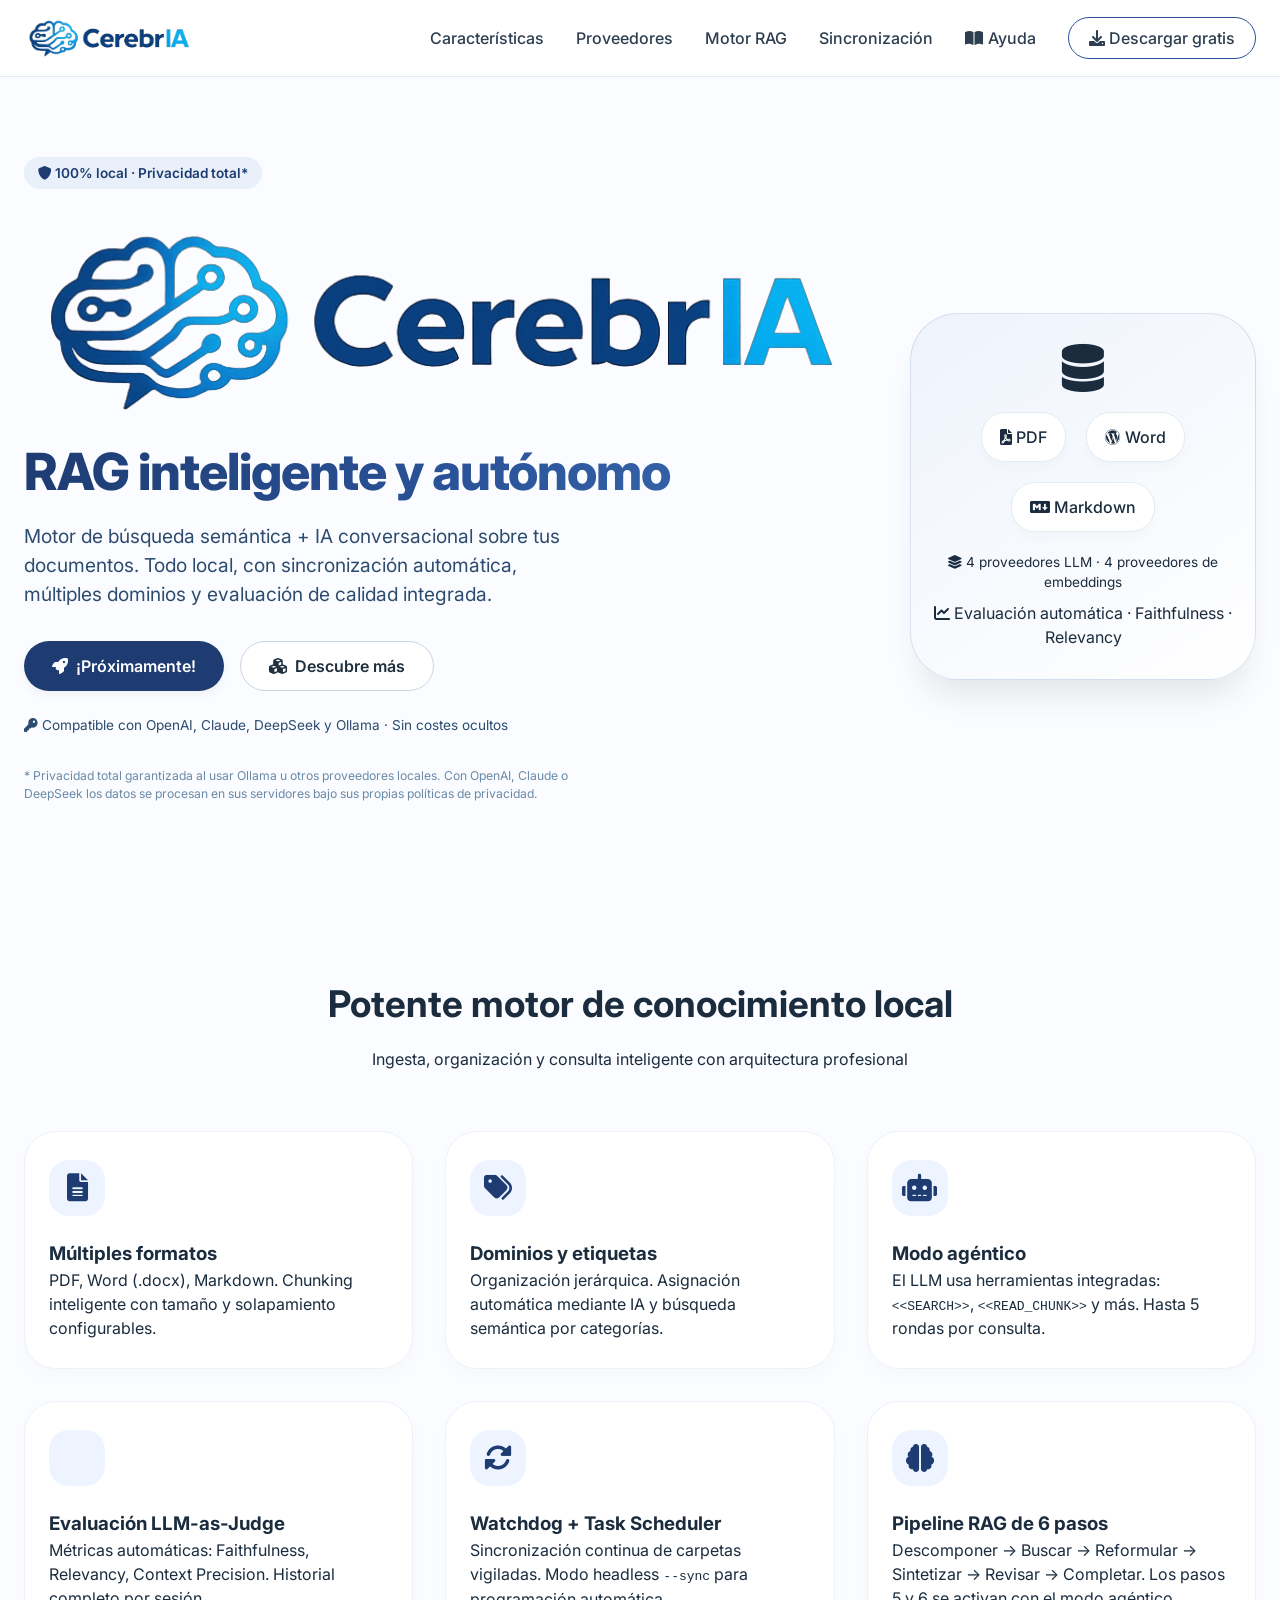
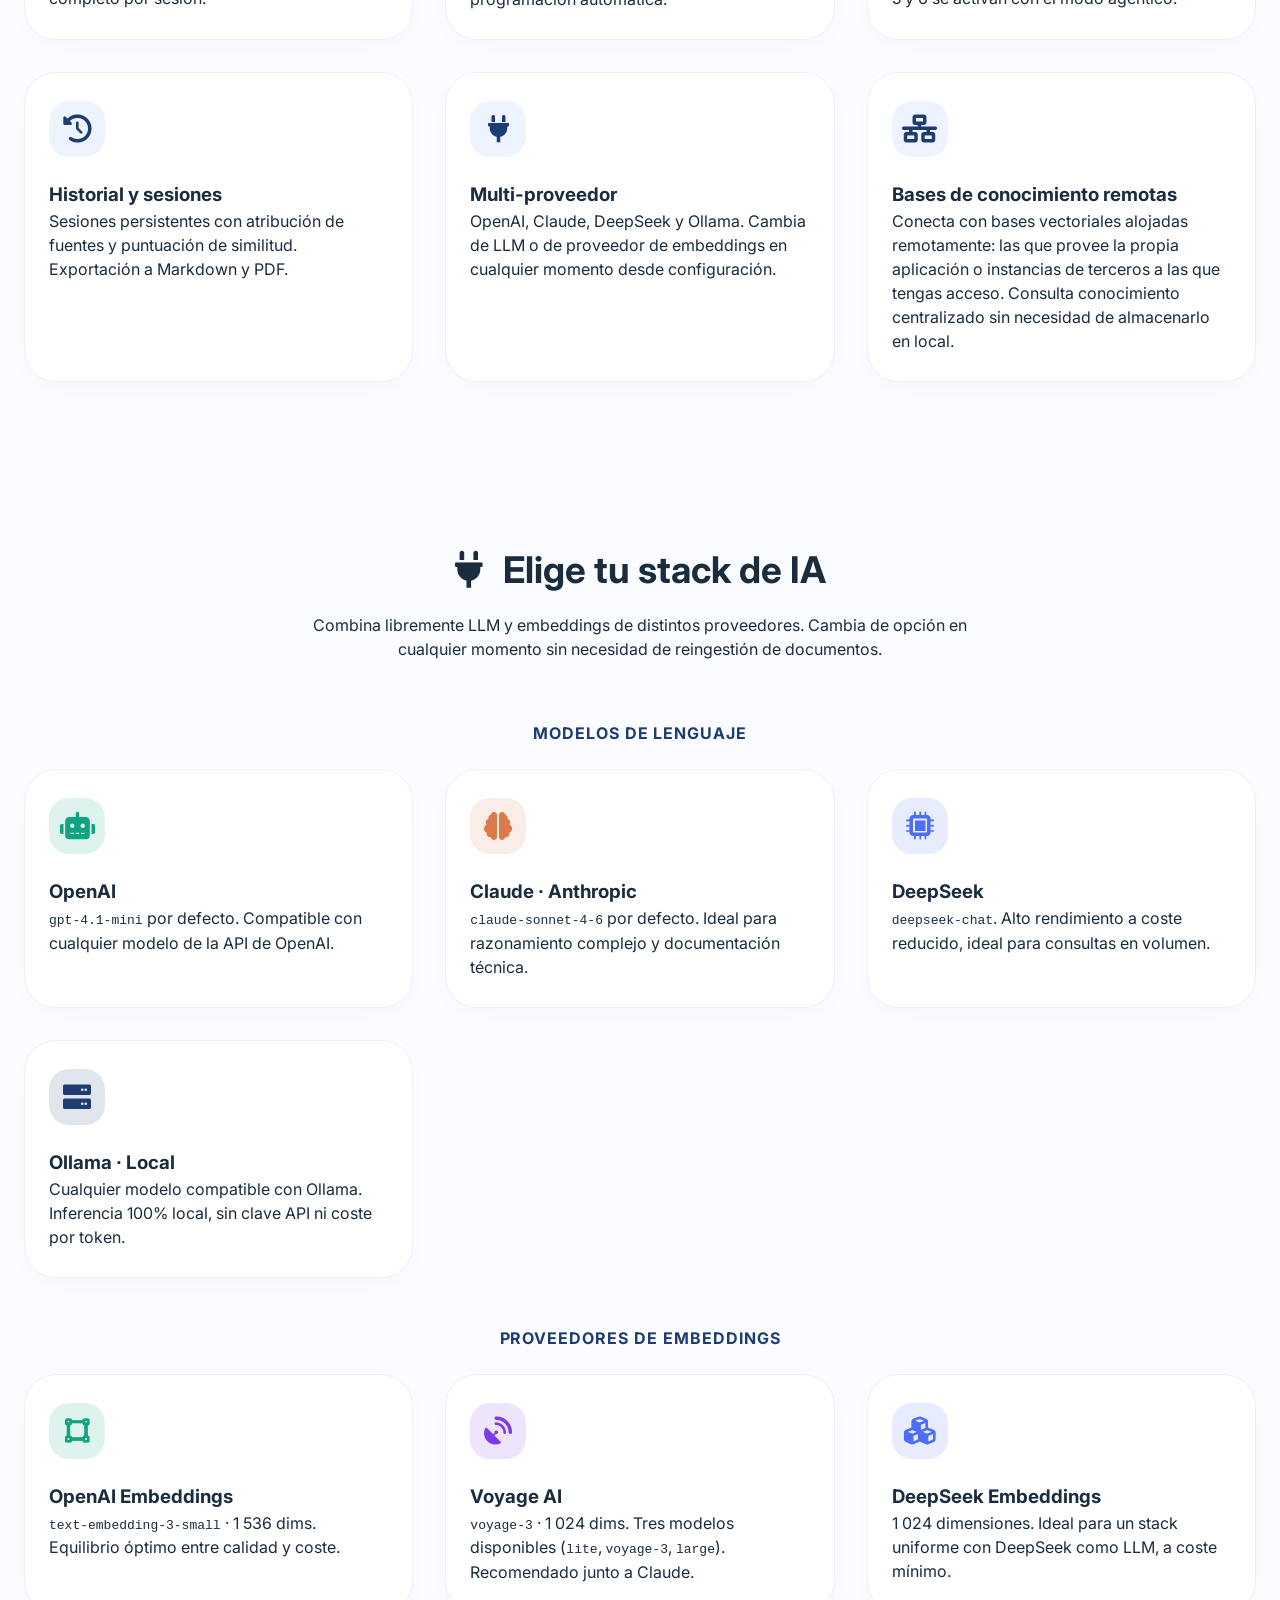
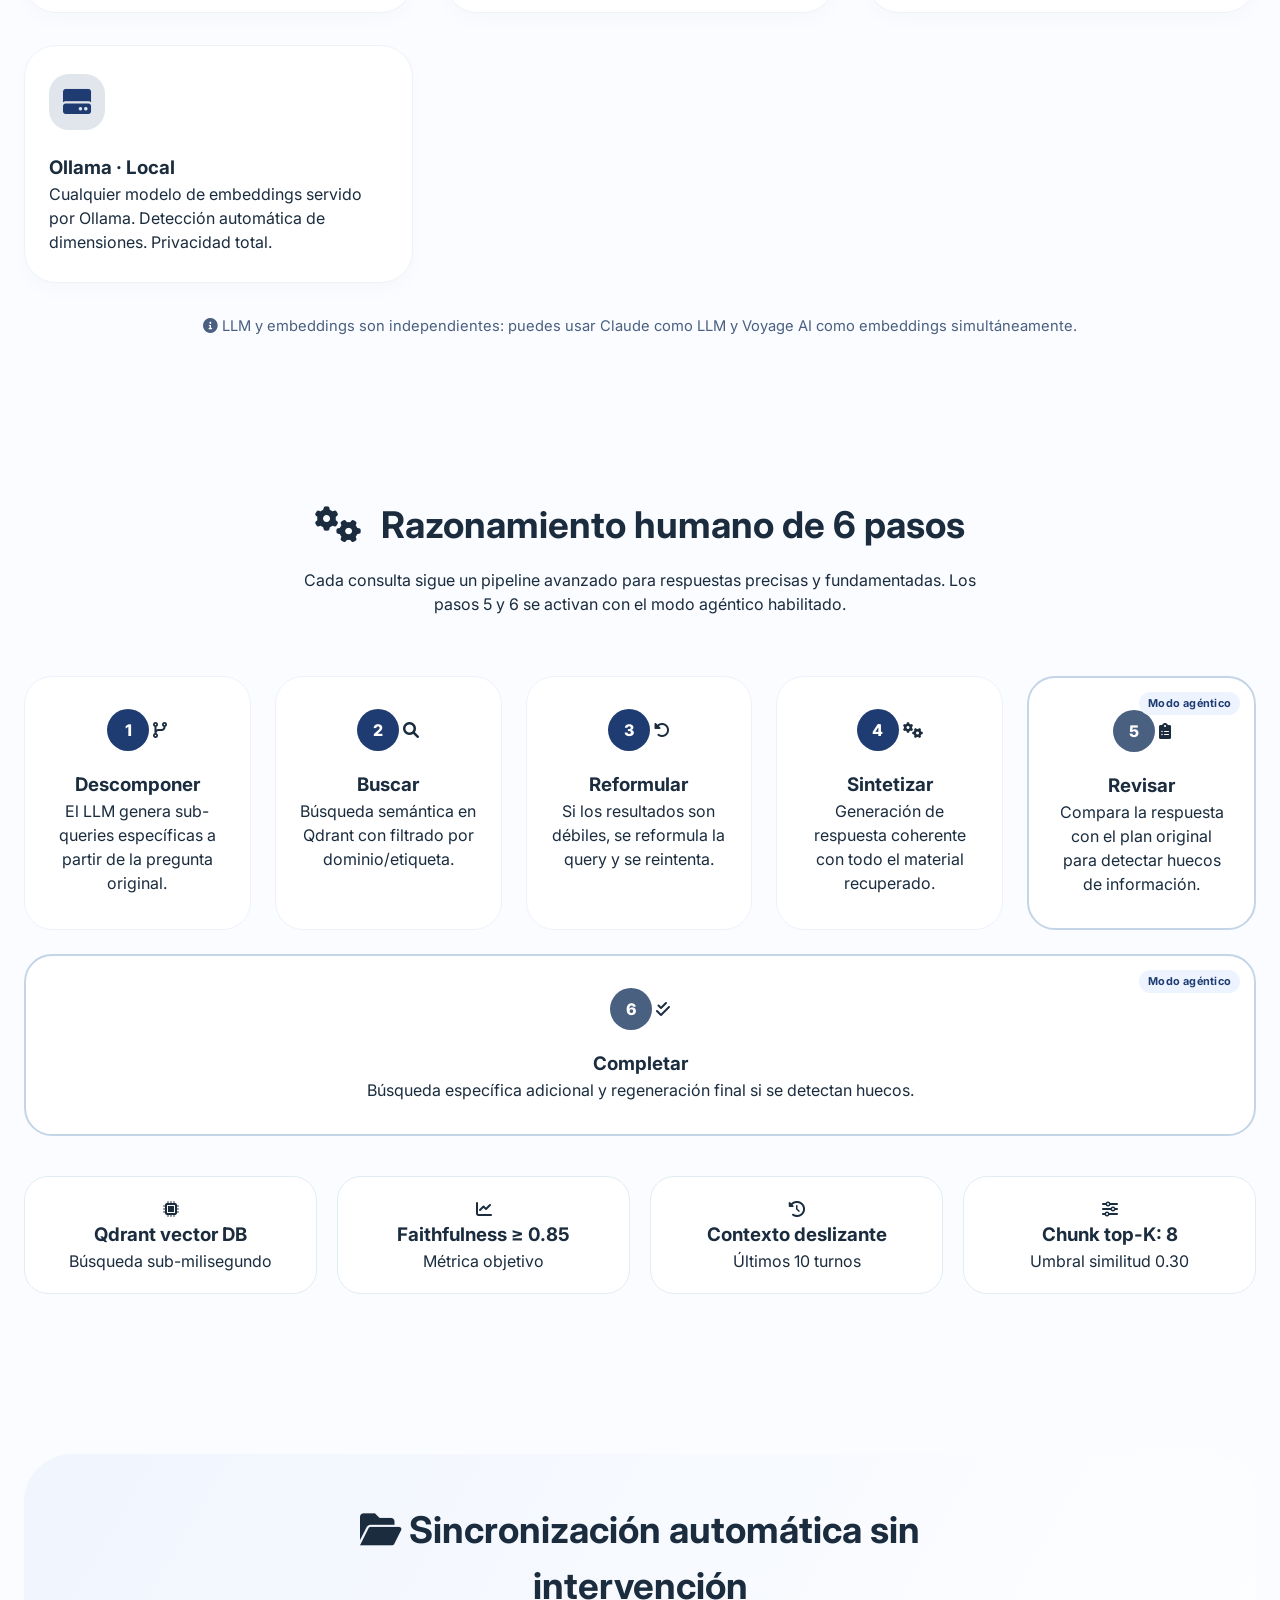
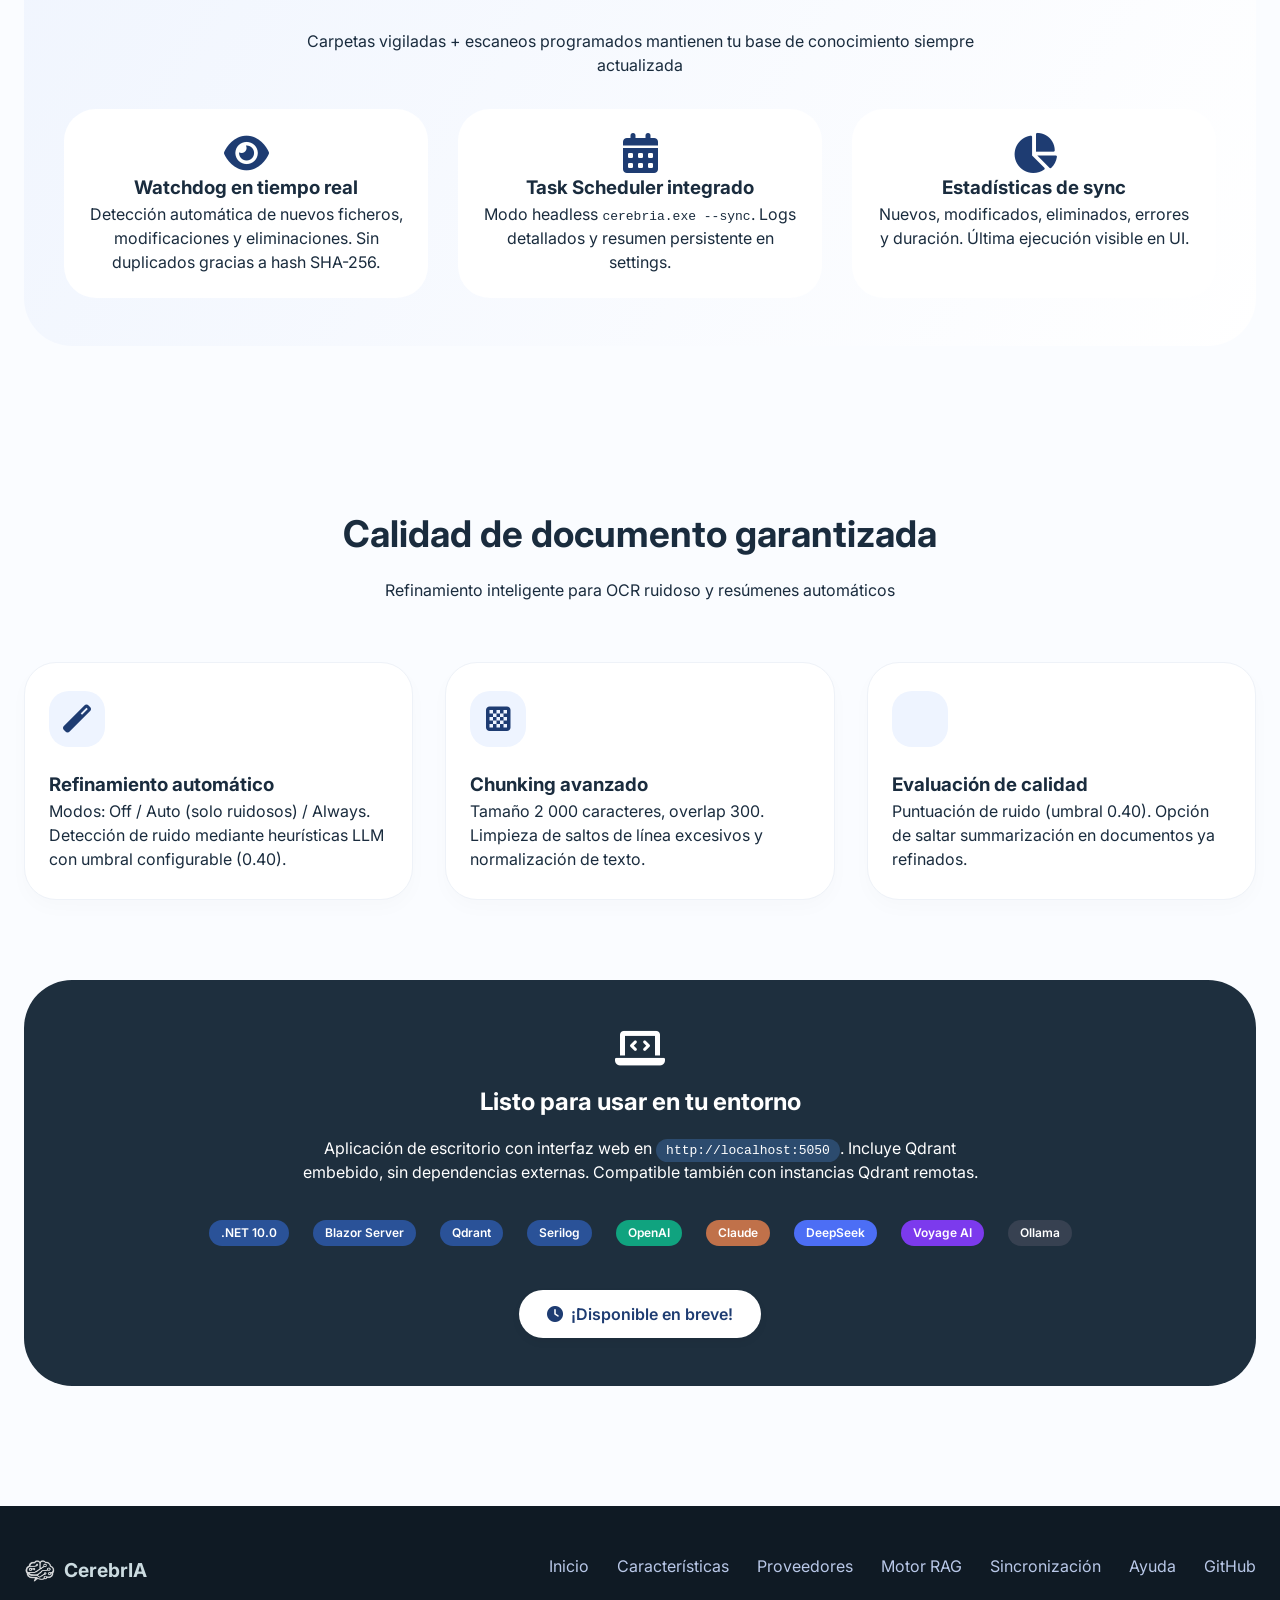
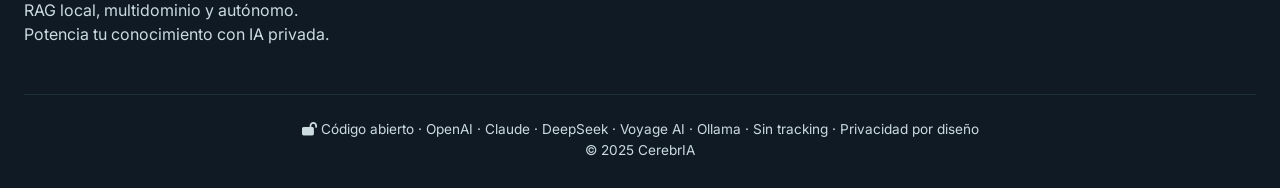
==== index.html @ 342ffbb7 "Refactor code structure for improved readability and maintainability" ====
<!DOCTYPE html>
<html lang="es">
<head>
    <meta charset="UTF-8">
    <meta name="viewport" content="width=device-width, initial-scale=1.0, user-scalable=yes">
    <title>CerebrIA · RAG inteligente local y multidominio</title>
    <meta name="description" content="CerebrIA: Motor RAG local con soporte para OpenAI, Claude, DeepSeek y Ollama. Privacidad total, sincronización automática y razonamiento de 6 pasos para tus documentos.">
    <link rel="icon" type="image/x-icon" href="favicon.ico">

    <!-- Google Fonts -->
    <link href="https://fonts.googleapis.com/css2?family=Inter:opsz,wght@14..32,300;400;500;600;700;800&display=swap" rel="stylesheet">

    <!-- Font Awesome -->
    <link rel="stylesheet" href="https://cdnjs.cloudflare.com/ajax/libs/font-awesome/6.0.0-beta3/css/all.min.css">

    <!-- Custom CSS -->
    <link rel="stylesheet" href="style.css">
</head>
<body>

<nav class="navbar">
    <div class="container nav-flex">
        <a href="#" class="logo">
            <img src="cerebria_logo_full.png" alt="CerebrIA">
        </a>
        <div class="nav-links">
            <a href="#features">Características</a>
            <a href="#providers">Proveedores</a>
            <a href="#ragengine">Motor RAG</a>
            <a href="#syncwatch">Sincronización</a>
            <a href="ayuda.html"><i class="fas fa-book-open" style="margin-right:5px;"></i>Ayuda</a>
            <a href="#" class="btn-outline-light" id="fakeDownloadBtn"><i class="fas fa-download"></i> Descargar gratis</a>
        </div>
    </div>
</nav>

<main>
    <!-- Hero -->
    <section class="hero">
        <div class="container hero-grid">
            <div class="hero-content">
                <div class="hero-badge"><i class="fas fa-shield-alt"></i> 100% local · Privacidad total*</div>
                <h1><img src="cerebria_logo_full.png" alt="CerebrIA"><br>RAG inteligente y autónomo</h1>
                <p>Motor de búsqueda semántica + IA conversacional sobre tus documentos. Todo local, con sincronización automática, múltiples dominios y evaluación de calidad integrada.</p>
                <div class="hero-buttons">
                    <a href="#" class="btn-primary" id="primaryAction"><i class="fas fa-rocket"></i> ¡Próximamente!</a>
                    <a href="#features" class="btn-secondary"><i class="fas fa-cubes"></i> Descubre más</a>
                </div>
                <p style="margin-top: 24px; font-size: 0.85rem;"><i class="fas fa-key"></i> Compatible con OpenAI, Claude, DeepSeek y Ollama · Sin costes ocultos</p>
                <p style="margin-top: 10px; font-size: 0.76rem; color: #6b8aa8; line-height: 1.5;">* Privacidad total garantizada al usar Ollama u otros proveedores locales. Con OpenAI, Claude o DeepSeek los datos se procesan en sus servidores bajo sus propias políticas de privacidad.</p>
            </div>
            <div class="hero-visual">
                <i class="fas fa-database" style="font-size: 3rem;"></i>
                <div class="visual-grid">
                    <div class="visual-card"><i class="fas fa-file-pdf"></i> PDF</div>
                    <div class="visual-card"><i class="fab fa-wordpress"></i> Word</div>
                    <div class="visual-card"><i class="fab fa-markdown"></i> Markdown</div>
                </div>
                <p style="margin-top: 20px; font-size: 0.85rem;"><i class="fas fa-layer-group"></i> 4 proveedores LLM · 4 proveedores de embeddings</p>
                <p style="margin-top: 8px;"><i class="fas fa-chart-line"></i> Evaluación automática · Faithfulness · Relevancy</p>
            </div>
        </div>
    </section>

    <!-- Características principales -->
    <section id="features" class="section">
        <div class="container">
            <div class="section-header">
                <h2>Potente motor de conocimiento local</h2>
                <p>Ingesta, organización y consulta inteligente con arquitectura profesional</p>
            </div>
            <div class="features-grid">
                <div class="feature-card">
                    <div class="feature-icon"><i class="fas fa-file-alt"></i></div>
                    <h3>Múltiples formatos</h3>
                    <p>PDF, Word (.docx), Markdown. Chunking inteligente con tamaño y solapamiento configurables.</p>
                </div>
                <div class="feature-card">
                    <div class="feature-icon"><i class="fas fa-tags"></i></div>
                    <h3>Dominios y etiquetas</h3>
                    <p>Organización jerárquica. Asignación automática mediante IA y búsqueda semántica por categorías.</p>
                </div>
                <div class="feature-card">
                    <div class="feature-icon"><i class="fas fa-robot"></i></div>
                    <h3>Modo agéntico</h3>
                    <p>El LLM usa herramientas integradas: <code>&lt;&lt;SEARCH&gt;&gt;</code>, <code>&lt;&lt;READ_CHUNK&gt;&gt;</code> y más. Hasta 5 rondas por consulta.</p>
                </div>
                <div class="feature-card">
                    <div class="feature-icon"><i class="fas fa-chart-simple"></i></div>
                    <h3>Evaluación LLM-as-Judge</h3>
                    <p>Métricas automáticas: Faithfulness, Relevancy, Context Precision. Historial completo por sesión.</p>
                </div>
                <div class="feature-card">
                    <div class="feature-icon"><i class="fas fa-sync-alt"></i></div>
                    <h3>Watchdog + Task Scheduler</h3>
                    <p>Sincronización continua de carpetas vigiladas. Modo headless <code>--sync</code> para programación automática.</p>
                </div>
                <div class="feature-card">
                    <div class="feature-icon"><i class="fas fa-brain"></i></div>
                    <h3>Pipeline RAG de 6 pasos</h3>
                    <p>Descomponer → Buscar → Reformular → Sintetizar → Revisar → Completar. Los pasos 5 y 6 se activan con el modo agéntico.</p>
                </div>
                <div class="feature-card">
                    <div class="feature-icon"><i class="fas fa-history"></i></div>
                    <h3>Historial y sesiones</h3>
                    <p>Sesiones persistentes con atribución de fuentes y puntuación de similitud. Exportación a Markdown y PDF.</p>
                </div>
                <div class="feature-card">
                    <div class="feature-icon"><i class="fas fa-plug"></i></div>
                    <h3>Multi-proveedor</h3>
                    <p>OpenAI, Claude, DeepSeek y Ollama. Cambia de LLM o de proveedor de embeddings en cualquier momento desde configuración.</p>
                </div>
                <div class="feature-card">
                    <div class="feature-icon"><i class="fas fa-network-wired"></i></div>
                    <h3>Bases de conocimiento remotas</h3>
                    <p>Conecta con bases vectoriales alojadas remotamente: las que provee la propia aplicación o instancias de terceros a las que tengas acceso. Consulta conocimiento centralizado sin necesidad de almacenarlo en local.</p>
                </div>
            </div>
        </div>
    </section>

    <!-- Proveedores -->
    <section id="providers" class="section">
        <div class="container">
            <div class="section-header">
                <h2><i class="fas fa-plug" style="margin-right: 12px;"></i> Elige tu stack de IA</h2>
                <p>Combina libremente LLM y embeddings de distintos proveedores. Cambia de opción en cualquier momento sin necesidad de reingestión de documentos.</p>
            </div>

            <h3 class="providers-subtitle">Modelos de lenguaje</h3>
            <div class="features-grid">
                <div class="feature-card">
                    <div class="feature-icon" style="background:#10a37f22; color:#10a37f;"><i class="fas fa-robot"></i></div>
                    <h3>OpenAI</h3>
                    <p><code>gpt-4.1-mini</code> por defecto. Compatible con cualquier modelo de la API de OpenAI.</p>
                </div>
                <div class="feature-card">
                    <div class="feature-icon" style="background:#d97b4b22; color:#d97b4b;"><i class="fas fa-brain"></i></div>
                    <h3>Claude · Anthropic</h3>
                    <p><code>claude-sonnet-4-6</code> por defecto. Ideal para razonamiento complejo y documentación técnica.</p>
                </div>
                <div class="feature-card">
                    <div class="feature-icon" style="background:#4c6ef522; color:#4c6ef5;"><i class="fas fa-microchip"></i></div>
                    <h3>DeepSeek</h3>
                    <p><code>deepseek-chat</code>. Alto rendimiento a coste reducido, ideal para consultas en volumen.</p>
                </div>
                <div class="feature-card">
                    <div class="feature-icon" style="background:#1E3C7222; color:#1E3C72;"><i class="fas fa-server"></i></div>
                    <h3>Ollama · Local</h3>
                    <p>Cualquier modelo compatible con Ollama. Inferencia 100% local, sin clave API ni coste por token.</p>
                </div>
            </div>

            <h3 class="providers-subtitle" style="margin-top: 48px;">Proveedores de embeddings</h3>
            <div class="features-grid">
                <div class="feature-card">
                    <div class="feature-icon" style="background:#10a37f22; color:#10a37f;"><i class="fas fa-vector-square"></i></div>
                    <h3>OpenAI Embeddings</h3>
                    <p><code>text-embedding-3-small</code> · 1 536 dims. Equilibrio óptimo entre calidad y coste.</p>
                </div>
                <div class="feature-card">
                    <div class="feature-icon" style="background:#7c3aed22; color:#7c3aed;"><i class="fas fa-satellite-dish"></i></div>
                    <h3>Voyage AI</h3>
                    <p><code>voyage-3</code> · 1 024 dims. Tres modelos disponibles (<code>lite</code>, <code>voyage-3</code>, <code>large</code>). Recomendado junto a Claude.</p>
                </div>
                <div class="feature-card">
                    <div class="feature-icon" style="background:#4c6ef522; color:#4c6ef5;"><i class="fas fa-cubes"></i></div>
                    <h3>DeepSeek Embeddings</h3>
                    <p>1 024 dimensiones. Ideal para un stack uniforme con DeepSeek como LLM, a coste mínimo.</p>
                </div>
                <div class="feature-card">
                    <div class="feature-icon" style="background:#1E3C7222; color:#1E3C72;"><i class="fas fa-hdd"></i></div>
                    <h3>Ollama · Local</h3>
                    <p>Cualquier modelo de embeddings servido por Ollama. Detección automática de dimensiones. Privacidad total.</p>
                </div>
            </div>

            <p style="text-align:center; margin-top:32px; color:#4a6080; font-size:0.92rem;">
                <i class="fas fa-info-circle"></i> LLM y embeddings son independientes: puedes usar Claude como LLM y Voyage AI como embeddings simultáneamente.
            </p>
        </div>
    </section>

    <!-- Motor RAG detallado -->
    <section id="ragengine" class="section">
        <div class="container">
            <div class="section-header">
                <h2><i class="fas fa-cogs" style="margin-right: 12px;"></i> Razonamiento humano de 6 pasos</h2>
                <p>Cada consulta sigue un pipeline avanzado para respuestas precisas y fundamentadas. Los pasos 5 y 6 se activan con el modo agéntico habilitado.</p>
            </div>
            <div class="steps">
                <div class="step-item">
                    <div class="step-number">1</div>
                    <i class="fas fa-code-branch"></i>
                    <h3>Descomponer</h3>
                    <p>El LLM genera sub-queries específicas a partir de la pregunta original.</p>
                </div>
                <div class="step-item">
                    <div class="step-number">2</div>
                    <i class="fas fa-search"></i>
                    <h3>Buscar</h3>
                    <p>Búsqueda semántica en Qdrant con filtrado por dominio/etiqueta.</p>
                </div>
                <div class="step-item">
                    <div class="step-number">3</div>
                    <i class="fas fa-undo-alt"></i>
                    <h3>Reformular</h3>
                    <p>Si los resultados son débiles, se reformula la query y se reintenta.</p>
                </div>
                <div class="step-item">
                    <div class="step-number">4</div>
                    <i class="fas fa-cogs"></i>
                    <h3>Sintetizar</h3>
                    <p>Generación de respuesta coherente con todo el material recuperado.</p>
                </div>
                <div class="step-item step-item--agent">
                    <div class="step-number step-number--agent">5</div>
                    <span class="step-agent-badge">Modo agéntico</span>
                    <i class="fas fa-clipboard-list"></i>
                    <h3>Revisar</h3>
                    <p>Compara la respuesta con el plan original para detectar huecos de información.</p>
                </div>
                <div class="step-item step-item--agent">
                    <div class="step-number step-number--agent">6</div>
                    <span class="step-agent-badge">Modo agéntico</span>
                    <i class="fas fa-check-double"></i>
                    <h3>Completar</h3>
                    <p>Búsqueda específica adicional y regeneración final si se detectan huecos.</p>
                </div>
            </div>
            <div class="metrics-grid">
                <div class="metric-card"><i class="fas fa-microchip"></i><h3>Qdrant vector DB</h3><p>Búsqueda sub-milisegundo</p></div>
                <div class="metric-card"><i class="fas fa-chart-line"></i><h3>Faithfulness ≥ 0.85</h3><p>Métrica objetivo</p></div>
                <div class="metric-card"><i class="fas fa-history"></i><h3>Contexto deslizante</h3><p>Últimos 10 turnos</p></div>
                <div class="metric-card"><i class="fas fa-sliders-h"></i><h3>Chunk top-K: 8</h3><p>Umbral similitud 0.30</p></div>
            </div>
        </div>
    </section>

    <!-- Sincronización y watchdog -->
    <section id="syncwatch" class="section">
        <div class="container">
            <div class="dual-mode" style="background: linear-gradient(120deg, #f0f5fe, #ffffff); border-radius: 48px; padding: 48px 40px;">
                <div class="section-header" style="margin-bottom: 32px;">
                    <h2><i class="fas fa-folder-open"></i> Sincronización automática sin intervención</h2>
                    <p>Carpetas vigiladas + escaneos programados mantienen tu base de conocimiento siempre actualizada</p>
                </div>
                <div style="display: flex; flex-wrap: wrap; gap: 30px; justify-content: center;">
                    <div style="flex:1; min-width: 240px; background: white; border-radius: 32px; padding: 24px; text-align: center;">
                        <i class="fas fa-eye" style="font-size: 2.5rem; color:#1E3C72;"></i>
                        <h3>Watchdog en tiempo real</h3>
                        <p>Detección automática de nuevos ficheros, modificaciones y eliminaciones. Sin duplicados gracias a hash SHA-256.</p>
                    </div>
                    <div style="flex:1; min-width: 240px; background: white; border-radius: 32px; padding: 24px; text-align: center;">
                        <i class="fas fa-calendar-alt" style="font-size: 2.5rem; color:#1E3C72;"></i>
                        <h3>Task Scheduler integrado</h3>
                        <p>Modo headless <code>cerebria.exe --sync</code>. Logs detallados y resumen persistente en settings.</p>
                    </div>
                    <div style="flex:1; min-width: 240px; background: white; border-radius: 32px; padding: 24px; text-align: center;">
                        <i class="fas fa-chart-pie" style="font-size: 2.5rem; color:#1E3C72;"></i>
                        <h3>Estadísticas de sync</h3>
                        <p>Nuevos, modificados, eliminados, errores y duración. Última ejecución visible en UI.</p>
                    </div>
                </div>
            </div>
        </div>
    </section>

    <!-- Refinamiento y calidad -->
    <section class="section">
        <div class="container">
            <div class="section-header">
                <h2>Calidad de documento garantizada</h2>
                <p>Refinamiento inteligente para OCR ruidoso y resúmenes automáticos</p>
            </div>
            <div class="features-grid">
                <div class="feature-card">
                    <div class="feature-icon"><i class="fas fa-magic"></i></div>
                    <h3>Refinamiento automático</h3>
                    <p>Modos: Off / Auto (solo ruidosos) / Always. Detección de ruido mediante heurísticas LLM con umbral configurable (0.40).</p>
                </div>
                <div class="feature-card">
                    <div class="feature-icon"><i class="fas fa-chess-board"></i></div>
                    <h3>Chunking avanzado</h3>
                    <p>Tamaño 2 000 caracteres, overlap 300. Limpieza de saltos de línea excesivos y normalización de texto.</p>
                </div>
                <div class="feature-card">
                    <div class="feature-icon"><i class="fas fa-chart-simple"></i></div>
                    <h3>Evaluación de calidad</h3>
                    <p>Puntuación de ruido (umbral 0.40). Opción de saltar summarización en documentos ya refinados.</p>
                </div>
            </div>
        </div>
    </section>

    <!-- Acceso y despliegue -->
    <section class="section" style="padding-top: 0;">
        <div class="container">
            <div style="background: #1E2F3E; border-radius: 48px; padding: 48px 32px; text-align: center; color: white;">
                <i class="fas fa-laptop-code" style="font-size: 2.5rem; margin-bottom: 16px;"></i>
                <h2 style="color: white; margin-bottom: 16px;">Listo para usar en tu entorno</h2>
                <p style="max-width: 700px; margin: 0 auto 32px auto;">Aplicación de escritorio con interfaz web en <code style="background: #2c4b6e; padding: 4px 10px; border-radius: 20px;">http://localhost:5050</code>. Incluye Qdrant embebido, sin dependencias externas. Compatible también con instancias Qdrant remotas.</p>
                <div style="display: flex; flex-wrap: wrap; gap: 16px; justify-content: center;">
                    <span class="tech-badge" style="background: #2A5298; color:white;">.NET 10.0</span>
                    <span class="tech-badge" style="background: #2A5298; color:white;">Blazor Server</span>
                    <span class="tech-badge" style="background: #2A5298; color:white;">Qdrant</span>
                    <span class="tech-badge" style="background: #2A5298; color:white;">Serilog</span>
                    <span class="tech-badge" style="background: #10a37f; color:white;">OpenAI</span>
                    <span class="tech-badge" style="background: #c0714a; color:white;">Claude</span>
                    <span class="tech-badge" style="background: #4c6ef5; color:white;">DeepSeek</span>
                    <span class="tech-badge" style="background: #7c3aed; color:white;">Voyage AI</span>
                    <span class="tech-badge" style="background: #374151; color:white;">Ollama</span>
                </div>
                <div style="margin-top: 40px;">
                    <a href="#" class="btn-primary" style="background: white; color:#1E3C72;" id="bottomDownload"><i class="fas fa-clock"></i> ¡Disponible en breve!</a>
                </div>
            </div>
        </div>
    </section>
</main>

<footer>
    <div class="container">
        <div class="footer-flex">
            <div>
                <div style="display: flex; align-items: center; gap: 8px; margin-bottom: 12px;">
                    <img src="cerebria_logo_icon.png" alt="CerebrIA" style="height: 32px; width: auto; filter: brightness(0) invert(1) opacity(0.85);">
                    <span style="font-weight: 700; font-size: 1.2rem;">CerebrIA</span>
                </div>
                <p>RAG local, multidominio y autónomo.<br>Potencia tu conocimiento con IA privada.</p>
            </div>
            <div class="footer-links">
                <a href="#">Inicio</a>
                <a href="#features">Características</a>
                <a href="#providers">Proveedores</a>
                <a href="#ragengine">Motor RAG</a>
                <a href="#syncwatch">Sincronización</a>
                <a href="ayuda.html">Ayuda</a>
                <a href="#">GitHub</a>
            </div>
        </div>
        <div class="copyright">
            <i class="fas fa-lock-open"></i> Código abierto · OpenAI · Claude · DeepSeek · Voyage AI · Ollama · Sin tracking · Privacidad por diseño<br>
            © 2025 CerebrIA
        </div>
    </div>
</footer>

<!-- Modal "Coming Soon" -->
<div class="modal-overlay" id="comingSoonModal">
    <div class="modal-content">
        <button class="modal-close" id="closeModal"><i class="fas fa-times"></i></button>
        <div class="modal-icon">
            <i class="fas fa-rocket"></i>
        </div>
        <h2>¡Casi listo!</h2>
        <p>Estamos ultimando los detalles para que disfrutes de la mejor experiencia RAG local. CerebrIA estará disponible muy pronto.</p>
        <button class="btn-primary btn-modal" id="acceptModal">¡Entendido, avisadme!</button>
    </div>
</div>

<script src="script.js" defer></script>
</body>
</html>
---- style.css ----
* {
    margin: 0;
    padding: 0;
    box-sizing: border-box;
}

body {
    font-family: 'Inter', sans-serif;
    background: #fafcff;
    color: #1a2c3e;
    line-height: 1.5;
    scroll-behavior: smooth;
}

.container {
    max-width: 1280px;
    margin: 0 auto;
    padding: 0 24px;
}

/* Header */
.navbar {
    padding: 16px 0;
    background: rgba(255,255,255,0.96);
    backdrop-filter: blur(8px);
    position: sticky;
    top: 0;
    z-index: 100;
    border-bottom: 1px solid #e2edf2;
}
.nav-flex {
    display: flex;
    justify-content: space-between;
    align-items: center;
    flex-wrap: wrap;
    gap: 16px;
}
.logo {
    display: flex;
    align-items: center;
    gap: 0;
    text-decoration: none;
}
.logo img {
    height: 44px;
    width: auto;
    transition: transform 0.2s ease;
}
.logo:hover img {
    transform: scale(1.02);
}
.nav-links {
    display: flex;
    gap: 32px;
    align-items: center;
    flex-wrap: wrap;
}
.nav-links a {
    text-decoration: none;
    font-weight: 500;
    color: #2c3e50;
    transition: 0.2s;
}
.nav-links a:hover {
    color: #2A5298;
}
.btn-outline-light {
    border: 1.5px solid #2A5298;
    background: transparent;
    padding: 8px 20px;
    border-radius: 40px;
    font-weight: 600;
    color: #2A5298;
    transition: 0.2s;
}
.btn-outline-light:hover {
    background: #2A5298;
    color: white;
}

.btn-primary {
    background: #1E3C72;
    border: none;
    padding: 12px 28px;
    border-radius: 40px;
    font-weight: 600;
    color: white;
    font-size: 1rem;
    cursor: pointer;
    transition: all 0.2s ease;
    display: inline-flex;
    align-items: center;
    gap: 8px;
    box-shadow: 0 4px 8px rgba(0,0,0,0.05);
    text-decoration: none;
}
.btn-primary:hover {
    background: #0f2b4f;
    transform: translateY(-2px);
    box-shadow: 0 8px 20px rgba(30,60,114,0.2);
}
.btn-secondary {
    background: white;
    border: 1.5px solid #cbd5e1;
    padding: 12px 28px;
    border-radius: 40px;
    font-weight: 600;
    color: #1e2f3e;
    transition: 0.2s;
    text-decoration: none;
    display: inline-flex;
    align-items: center;
    gap: 8px;
}
.btn-secondary:hover {
    border-color: #2A5298;
    background: #f8fafc;
}

.hero {
    padding: 80px 0 60px 0;
}
.hero-grid {
    display: flex;
    flex-wrap: wrap;
    align-items: center;
    gap: 48px;
}
.hero-content {
    flex: 1;
}
.hero-badge {
    background: #e9f0f9;
    display: inline-block;
    padding: 6px 14px;
    border-radius: 40px;
    font-size: 0.85rem;
    font-weight: 600;
    color: #1E3C72;
    margin-bottom: 24px;
}
.hero-content h1 {
    font-size: 3.2rem;
    font-weight: 800;
    line-height: 1.2;
    letter-spacing: -0.02em;
    background: linear-gradient(to right, #1E3C72, #2A5298, #3b6cb0);
    -webkit-background-clip: text;
    background-clip: text;
    color: transparent;
    margin-bottom: 20px;
}
.hero-content p {
    font-size: 1.2rem;
    color: #2c4b6e;
    max-width: 550px;
    margin-bottom: 32px;
}
.hero-buttons {
    display: flex;
    flex-wrap: wrap;
    gap: 16px;
}
.hero-visual {
    flex: 1;
    background: linear-gradient(145deg, #eef3fc, #ffffff);
    border-radius: 48px;
    padding: 30px 20px;
    text-align: center;
    box-shadow: 0 25px 35px -12px rgba(0,0,0,0.1);
    border: 1px solid rgba(42,82,152,0.15);
}
.visual-grid {
    display: flex;
    justify-content: center;
    gap: 20px;
    margin-top: 20px;
    flex-wrap: wrap;
}
.visual-card {
    background: white;
    border-radius: 24px;
    padding: 12px 18px;
    box-shadow: 0 8px 14px rgba(0,0,0,0.02);
    border: 1px solid #e2edf2;
    font-weight: 500;
}

.section {
    padding: 80px 0;
}
.section-header {
    text-align: center;
    max-width: 720px;
    margin: 0 auto 60px auto;
}
.section-header h2 {
    font-size: 2.3rem;
    font-weight: 700;
    margin-bottom: 16px;
}
.features-grid {
    display: grid;
    grid-template-columns: repeat(auto-fill, minmax(300px, 1fr));
    gap: 32px;
}
.feature-card {
    background: white;
    border-radius: 32px;
    padding: 28px 24px;
    box-shadow: 0 8px 20px rgba(0,0,0,0.02);
    border: 1px solid #eef2f8;
    transition: all 0.2s ease;
}
.feature-card:hover {
    transform: translateY(-6px);
    border-color: #cbdde9;
}
.feature-icon {
    background: #eef4ff;
    width: 56px;
    height: 56px;
    display: flex;
    align-items: center;
    justify-content: center;
    border-radius: 20px;
    margin-bottom: 24px;
    font-size: 28px;
    color: #1E3C72;
}
.tech-badge {
    background: #e9f0f9;
    border-radius: 30px;
    padding: 4px 12px;
    font-size: 0.75rem;
    font-weight: 600;
    display: inline-block;
    margin: 4px;
}
.steps {
    display: flex;
    flex-wrap: wrap;
    gap: 24px;
    justify-content: center;
}
.step-item {
    background: white;
    border-radius: 28px;
    padding: 32px 24px;
    text-align: center;
    flex: 1;
    min-width: 200px;
    border: 1px solid #eef2f8;
}
.step-number {
    background: #1E3C72;
    color: white;
    width: 42px;
    height: 42px;
    display: inline-flex;
    align-items: center;
    justify-content: center;
    border-radius: 60px;
    font-weight: 800;
    margin-bottom: 20px;
}
.metrics-grid {
    display: flex;
    flex-wrap: wrap;
    gap: 20px;
    justify-content: center;
    margin-top: 40px;
}
.metric-card {
    background: white;
    border-radius: 24px;
    padding: 20px;
    text-align: center;
    flex: 1;
    min-width: 160px;
    border: 1px solid #e2edf2;
}
footer {
    background: #0f1a24;
    color: #cbdbe0;
    padding: 48px 0 32px;
    margin-top: 40px;
}
.footer-flex {
    display: flex;
    flex-wrap: wrap;
    justify-content: space-between;
    gap: 32px;
}
.footer-links a {
    color: #b9c8e8;
    text-decoration: none;
    margin-right: 24px;
    transition: 0.2s;
}
.footer-links a:last-child {
    margin-right: 0;
}
.footer-links a:hover {
    color: white;
}
.copyright {
    text-align: center;
    margin-top: 48px;
    font-size: 0.85rem;
    border-top: 1px solid #1e2f3c;
    padding-top: 24px;
}

/* Modal "Coming Soon" */
.modal-overlay {
    position: fixed;
    top: 0;
    left: 0;
    width: 100%;
    height: 100%;
    background: rgba(15, 26, 36, 0.4);
    backdrop-filter: blur(12px);
    display: flex;
    align-items: center;
    justify-content: center;
    z-index: 1000;
    opacity: 0;
    visibility: hidden;
    transition: all 0.4s cubic-bezier(0.16, 1, 0.3, 1);
}

.modal-overlay.active {
    opacity: 1;
    visibility: visible;
}

.modal-content {
    background: rgba(255, 255, 255, 0.9);
    border: 1px solid rgba(255, 255, 255, 0.2);
    box-shadow: 0 25px 50px -12px rgba(0, 0, 0, 0.25);
    border-radius: 32px;
    padding: 48px 40px;
    max-width: 500px;
    width: 90%;
    text-align: center;
    transform: scale(0.8) translateY(20px);
    transition: all 0.5s cubic-bezier(0.16, 1, 0.3, 1);
    position: relative;
}

.modal-overlay.active .modal-content {
    transform: scale(1) translateY(0);
}

.modal-icon {
    width: 80px;
    height: 80px;
    background: linear-gradient(135deg, #1E3C72, #2A5298);
    color: white;
    font-size: 32px;
    display: flex;
    align-items: center;
    justify-content: center;
    border-radius: 24px;
    margin: 0 auto 24px auto;
    box-shadow: 0 10px 20px rgba(30, 60, 114, 0.3);
    animation: float 3s ease-in-out infinite;
}

@keyframes float {
    0%, 100% { transform: translateY(0); }
    50% { transform: translateY(-10px); }
}

.modal-content h2 {
    font-size: 2rem;
    font-weight: 800;
    color: #1E3C72;
    margin-bottom: 16px;
    letter-spacing: -0.02em;
}

.modal-content p {
    font-size: 1.1rem;
    color: #4a5568;
    margin-bottom: 32px;
    line-height: 1.6;
}

.modal-close {
    position: absolute;
    top: 20px;
    right: 20px;
    background: #f1f5f9;
    border: none;
    width: 32px;
    height: 32px;
    border-radius: 50%;
    cursor: pointer;
    display: flex;
    align-items: center;
    justify-content: center;
    color: #64748b;
    transition: all 0.2s;
}

.modal-close:hover {
    background: #e2e8f0;
    color: #1e293b;
    transform: rotate(90deg);
}

.btn-modal {
    width: 100%;
    justify-content: center;
}

/* Providers section */
.providers-subtitle {
    text-align: center;
    font-size: 1rem;
    font-weight: 700;
    color: #1E3C72;
    margin-bottom: 24px;
    text-transform: uppercase;
    letter-spacing: 0.06em;
}
.providers-grid {
    display: grid;
    grid-template-columns: repeat(auto-fill, minmax(230px, 1fr));
    gap: 20px;
    max-width: 1100px;
    margin: 0 auto;
}
.provider-card {
    background: white;
    border-radius: 28px;
    padding: 28px 22px;
    box-shadow: 0 8px 20px rgba(0,0,0,0.03);
    border: 1px solid #eef2f8;
    transition: all 0.2s ease;
    text-align: center;
}
.provider-card:hover {
    transform: translateY(-4px);
    border-color: #c5d5e8;
    box-shadow: 0 16px 30px rgba(0,0,0,0.07);
}
.provider-icon {
    width: 56px;
    height: 56px;
    display: flex;
    align-items: center;
    justify-content: center;
    border-radius: 20px;
    margin: 0 auto 16px auto;
    font-size: 22px;
}
.provider-card h4 {
    font-size: 1rem;
    font-weight: 700;
    margin-bottom: 8px;
    color: #1a2c3e;
}
.provider-card p {
    font-size: 0.875rem;
    color: #4a6080;
    line-height: 1.55;
}
.provider-card code {
    font-size: 0.8rem;
}

/* Agentic step badges */
.step-item--agent {
    border: 2px solid #c5d5e8;
    position: relative;
}
.step-number--agent {
    background: #4a6080;
}
.step-agent-badge {
    display: inline-block;
    position: absolute;
    top: 14px;
    right: 14px;
    background: #eef4ff;
    color: #1E3C72;
    font-size: 0.68rem;
    font-weight: 700;
    padding: 3px 9px;
    border-radius: 20px;
    letter-spacing: 0.02em;
}

@media (max-width: 768px) {
    .hero-content h1 { font-size: 2.3rem; }
    .hero-grid { flex-direction: column; }
    .footer-flex { flex-direction: column; align-items: center; text-align: center; }
    .footer-links a { margin: 0 12px; }
    .modal-content { padding: 40px 24px; }
    .providers-grid { grid-template-columns: 1fr 1fr; }
}

/* ============================================================
   PÁGINA DE AYUDA
   ============================================================ */

/* Hero de ayuda */
.help-hero {
    background: linear-gradient(160deg, #eef3fc 0%, #f8f4ff 50%, #fff8f4 100%);
    padding: 72px 0 56px;
    border-bottom: 1px solid #e2edf2;
}
.help-hero-inner {
    max-width: 900px;
    margin: 0 auto;
    text-align: center;
}
.help-hero-inner h1 {
    font-size: 2.8rem;
    font-weight: 800;
    letter-spacing: -0.02em;
    background: linear-gradient(to right, #1E3C72, #7c3aed);
    -webkit-background-clip: text;
    background-clip: text;
    color: transparent;
    margin: 16px 0 20px;
}
.help-hero-inner > p {
    font-size: 1.15rem;
    color: #4a6080;
    max-width: 650px;
    margin: 0 auto 40px;
    line-height: 1.65;
}

/* TOC (índice rápido) */
.help-toc {
    display: flex;
    flex-wrap: wrap;
    gap: 12px;
    justify-content: center;
}
.toc-item {
    display: inline-flex;
    align-items: center;
    gap: 8px;
    background: white;
    border: 1.5px solid #e2edf2;
    border-radius: 40px;
    padding: 8px 18px;
    font-size: 0.88rem;
    font-weight: 600;
    color: #1a2c3e;
    text-decoration: none;
    transition: all 0.2s;
    box-shadow: 0 2px 8px rgba(0,0,0,0.04);
}
.toc-item:hover {
    border-color: #2A5298;
    color: #2A5298;
    transform: translateY(-2px);
    box-shadow: 0 6px 16px rgba(42,82,152,0.12);
}
.toc-item--local { border-color: #b5c9e8; color: #1E3C72; }
.toc-warning { border-color: #fca5a5; color: #dc2626; }
.toc-warning:hover { border-color: #dc2626; color: #dc2626; }

/* Secciones de ayuda */
.help-section { padding: 72px 0; }
.help-container { max-width: 900px; margin: 0 auto; }

.help-section-header {
    display: flex;
    align-items: flex-start;
    gap: 24px;
    margin-bottom: 40px;
}
.help-section-icon {
    width: 64px;
    height: 64px;
    min-width: 64px;
    display: flex;
    align-items: center;
    justify-content: center;
    border-radius: 22px;
    font-size: 26px;
}
.help-section-header h2 {
    font-size: 2rem;
    font-weight: 700;
    margin-bottom: 6px;
    color: #1a2c3e;
}
.help-section-header p {
    color: #4a6080;
    font-size: 1rem;
}

/* Info boxes */
.info-box {
    display: flex;
    align-items: flex-start;
    gap: 14px;
    border-radius: 20px;
    padding: 18px 22px;
    font-size: 0.92rem;
    line-height: 1.6;
    margin-bottom: 24px;
}
.info-box > i { font-size: 1.1rem; margin-top: 2px; flex-shrink: 0; }
.info-box--info    { background: #eff6ff; border: 1px solid #bfdbfe; color: #1e40af; }
.info-box--tip     { background: #f0fdf4; border: 1px solid #bbf7d0; color: #166534; }
.info-box--warning { background: #fffbeb; border: 1px solid #fde68a; color: #92400e; }
.info-box--danger  { background: #fff1f2; border: 1px solid #fecdd3; color: #9f1239; }
.info-box--success { background: #f0fdf4; border: 1px solid #86efac; color: #14532d; }
.info-box a { color: inherit; font-weight: 700; }

/* Requirements box */
.requirements-box {
    background: white;
    border: 1px solid #e2edf2;
    border-radius: 24px;
    padding: 24px 28px;
    margin-bottom: 32px;
}
.requirements-box h4 {
    font-size: 0.95rem;
    font-weight: 700;
    color: #1a2c3e;
    margin-bottom: 16px;
}
.req-grid {
    display: flex;
    flex-wrap: wrap;
    gap: 16px;
}
.req-item {
    display: flex;
    align-items: center;
    gap: 12px;
    background: #f8fafc;
    border-radius: 16px;
    padding: 12px 16px;
    font-size: 0.88rem;
    line-height: 1.4;
    flex: 1;
    min-width: 160px;
}
.req-item i { font-size: 1.3rem; color: #1E3C72; }
.req-ok { border: 1px solid #dcfce7; background: #f0fdf4; }

/* Steps title */
.steps-title {
    font-size: 1.1rem;
    font-weight: 700;
    color: #1a2c3e;
    margin-bottom: 24px;
    display: flex;
    align-items: center;
    gap: 10px;
}

/* Help steps */
.help-steps {
    display: flex;
    flex-direction: column;
    gap: 0;
    position: relative;
}
.help-steps::before {
    content: '';
    position: absolute;
    left: 20px;
    top: 40px;
    bottom: 40px;
    width: 2px;
    background: linear-gradient(180deg, #c8d8f0, #e2edf2);
}
.help-step {
    display: flex;
    gap: 24px;
    padding: 28px 0;
    position: relative;
}
.help-step-num {
    width: 42px;
    height: 42px;
    min-width: 42px;
    background: #1E3C72;
    color: white;
    border-radius: 50%;
    display: flex;
    align-items: center;
    justify-content: center;
    font-weight: 800;
    font-size: 1rem;
    position: relative;
    z-index: 1;
    box-shadow: 0 0 0 4px #fafcff;
}
.help-step-content {
    flex: 1;
    padding-top: 8px;
}
.help-step-content h4 {
    font-size: 1.05rem;
    font-weight: 700;
    color: #1a2c3e;
    margin-bottom: 10px;
}
.help-step-content p {
    color: #4a6080;
    line-height: 1.65;
    margin-bottom: 12px;
}
.step-hint {
    font-size: 0.85rem !important;
    color: #6b8aa8 !important;
    margin-top: 8px !important;
}

/* Code blocks */
.code-block {
    background: #1a2c3e;
    border-radius: 16px;
    padding: 14px 20px;
    margin: 12px 0;
    position: relative;
}
.code-label {
    display: block;
    font-size: 0.72rem;
    font-weight: 700;
    color: #64748b;
    text-transform: uppercase;
    letter-spacing: 0.08em;
    margin-bottom: 8px;
}
.code-block code {
    color: #93c5fd;
    font-family: 'Consolas', 'Monaco', monospace;
    font-size: 0.92rem;
    word-break: break-all;
}

/* Config preview */
.config-preview {
    background: #f8fafc;
    border: 1px solid #e2edf2;
    border-radius: 20px;
    overflow: hidden;
    margin-top: 12px;
}
.config-row {
    display: flex;
    align-items: center;
    padding: 12px 20px;
    border-bottom: 1px solid #eef2f8;
    gap: 16px;
    font-size: 0.9rem;
}
.config-row:last-child { border-bottom: none; }
.config-label {
    min-width: 180px;
    font-weight: 600;
    color: #6b8aa8;
    font-size: 0.83rem;
}
.config-value {
    color: #1a2c3e;
    font-weight: 500;
    display: flex;
    align-items: center;
    gap: 8px;
    flex-wrap: wrap;
}
.config-value code {
    background: #e9f0f9;
    padding: 2px 8px;
    border-radius: 8px;
    font-size: 0.83rem;
    color: #2A5298;
}

/* Model options */
.model-options {
    background: #f8fafc;
    border: 1px solid #e2edf2;
    border-radius: 20px;
    padding: 20px;
}
.model-options h5 {
    font-size: 0.88rem;
    font-weight: 700;
    color: #4a6080;
    margin-bottom: 14px;
    display: flex;
    align-items: center;
    gap: 8px;
}
.model-table { display: flex; flex-direction: column; gap: 4px; }
.model-row {
    display: grid;
    grid-template-columns: 2fr 1fr 1fr 1fr;
    gap: 12px;
    padding: 10px 12px;
    border-radius: 12px;
    font-size: 0.85rem;
    align-items: center;
}
.model-row--header {
    font-weight: 700;
    color: #6b8aa8;
    font-size: 0.78rem;
    text-transform: uppercase;
    letter-spacing: 0.05em;
    background: transparent;
}
.model-row--recommended {
    background: #eff6ff;
    border: 1px solid #bfdbfe;
}
.model-row code {
    background: #e9f0f9;
    padding: 2px 7px;
    border-radius: 8px;
    font-size: 0.8rem;
    color: #2A5298;
    white-space: nowrap;
}
.quality-bar { font-size: 0.9rem; }
.quality-bar--3 { color: #f59e0b; }
.quality-bar--4 { color: #10a37f; }
.quality-bar--5 { color: #1E3C72; }

/* Choice cards (inicio rápido) */
.choice-grid {
    display: grid;
    grid-template-columns: repeat(auto-fill, minmax(260px, 1fr));
    gap: 24px;
    margin-bottom: 32px;
}
.choice-card {
    background: white;
    border: 1.5px solid #e2edf2;
    border-radius: 28px;
    padding: 28px 24px;
    text-decoration: none;
    color: inherit;
    transition: all 0.2s;
    display: flex;
    flex-direction: column;
    gap: 10px;
}
.choice-card:hover {
    transform: translateY(-6px);
    border-color: #2A5298;
    box-shadow: 0 16px 32px rgba(42,82,152,0.1);
}
.choice-card--local { border-color: #b5c9e8; background: #f0f5fe; }
.choice-card--cloud { border-color: #a7f3d0; background: #f0fdf4; }
.choice-icon {
    width: 52px;
    height: 52px;
    background: #eef4ff;
    color: #1E3C72;
    display: flex;
    align-items: center;
    justify-content: center;
    border-radius: 18px;
    font-size: 22px;
}
.choice-card h3 { font-size: 1.05rem; font-weight: 700; color: #1a2c3e; }
.choice-card p { font-size: 0.87rem; color: #4a6080; line-height: 1.55; flex: 1; }
.choice-tag {
    display: inline-block;
    background: #e9f0f9;
    color: #2A5298;
    font-size: 0.75rem;
    font-weight: 700;
    padding: 4px 12px;
    border-radius: 20px;
    align-self: flex-start;
    margin-top: 4px;
}

/* Concept box */
.concept-box {
    display: flex;
    gap: 24px;
    background: white;
    border: 1px solid #e2edf2;
    border-radius: 24px;
    padding: 28px;
}
.concept-icon {
    width: 56px;
    height: 56px;
    min-width: 56px;
    background: #eef4ff;
    color: #1E3C72;
    display: flex;
    align-items: center;
    justify-content: center;
    border-radius: 20px;
    font-size: 24px;
}
.concept-body h4 {
    font-size: 1rem;
    font-weight: 700;
    margin-bottom: 10px;
    color: #1a2c3e;
}
.concept-body p {
    color: #4a6080;
    font-size: 0.9rem;
    line-height: 1.65;
}

/* Embedding comparison cards */
.embedding-comparison {
    display: grid;
    grid-template-columns: repeat(auto-fill, minmax(260px, 1fr));
    gap: 24px;
    margin-bottom: 40px;
}
.emb-card {
    background: white;
    border: 1.5px solid #e2edf2;
    border-radius: 24px;
    padding: 24px;
    position: relative;
}
.emb-card--local { border-color: #b5c9e8; background: #f0f5fe; }
.emb-card--recommended {
    border-color: #7c3aed;
    background: #faf5ff;
}
.emb-card-badge {
    position: absolute;
    top: -12px;
    left: 50%;
    transform: translateX(-50%);
    background: #7c3aed;
    color: white;
    font-size: 0.72rem;
    font-weight: 700;
    padding: 4px 14px;
    border-radius: 20px;
    white-space: nowrap;
}
.emb-card-header {
    display: flex;
    align-items: center;
    gap: 10px;
    margin-bottom: 16px;
    padding-top: 8px;
}
.emb-card-header i { font-size: 1.3rem; }
.emb-card-header h4 { font-size: 0.95rem; font-weight: 700; color: #1a2c3e; flex: 1; }
.emb-tag {
    font-size: 0.7rem;
    font-weight: 700;
    padding: 3px 10px;
    border-radius: 20px;
    background: #e9f0f9;
    color: #2A5298;
    white-space: nowrap;
}
.emb-tag--local { background: #dbeafe; color: #1E3C72; }
.emb-tag--voyage { background: #ede9fe; color: #7c3aed; }
.emb-list {
    list-style: none;
    padding: 0;
    margin: 0 0 16px;
    font-size: 0.87rem;
}
.emb-list li {
    display: flex;
    align-items: center;
    gap: 8px;
    padding: 5px 0;
    color: #4a6080;
    border-bottom: 1px solid #f1f5f9;
}
.emb-list li:last-child { border-bottom: none; }
.emb-list .pro i { color: #16a34a; }
.emb-list .con i { color: #dc2626; }
.emb-use-case {
    background: #f8fafc;
    border-radius: 14px;
    padding: 10px 14px;
    font-size: 0.82rem;
    color: #4a6080;
    line-height: 1.5;
}
.emb-use-case strong { color: #1a2c3e; }

/* Dimension table */
.dim-table-wrap {
    background: white;
    border: 1px solid #e2edf2;
    border-radius: 24px;
    padding: 24px 28px;
}
.dim-table-wrap h4 {
    font-size: 1rem;
    font-weight: 700;
    color: #1a2c3e;
    margin-bottom: 8px;
    display: flex;
    align-items: center;
    gap: 10px;
}

/* FAQ */
.faq-list { display: flex; flex-direction: column; gap: 12px; }
.faq-item {
    background: white;
    border: 1px solid #e2edf2;
    border-radius: 20px;
    overflow: hidden;
}
.faq-item summary {
    display: flex;
    align-items: center;
    gap: 12px;
    padding: 18px 24px;
    font-weight: 600;
    font-size: 0.97rem;
    color: #1a2c3e;
    cursor: pointer;
    list-style: none;
    user-select: none;
    transition: background 0.15s;
}
.faq-item summary::-webkit-details-marker { display: none; }
.faq-item summary:hover { background: #f8fafc; }
.faq-item summary i {
    color: #2A5298;
    font-size: 0.75rem;
    transition: transform 0.2s;
    min-width: 14px;
}
.faq-item[open] summary { background: #f0f5fe; }
.faq-answer {
    padding: 0 24px 20px 50px;
    color: #4a6080;
    font-size: 0.9rem;
    line-height: 1.7;
}
.faq-answer p + p { margin-top: 8px; }
.faq-answer code {
    background: #e9f0f9;
    padding: 2px 7px;
    border-radius: 8px;
    font-size: 0.85rem;
    color: #2A5298;
}

/* Responsive ayuda */
@media (max-width: 768px) {
    .help-hero-inner h1 { font-size: 2rem; }
    .help-section-header { flex-direction: column; gap: 16px; }
    .help-steps::before { display: none; }
    .model-row { grid-template-columns: 2fr 1fr; }
    .model-row--header span:nth-child(3),
    .model-row--header span:nth-child(4),
    .model-row span:nth-child(3),
    .model-row span:nth-child(4) { display: none; }
    .config-label { min-width: 120px; }
    .concept-box { flex-direction: column; }
    .choice-grid { grid-template-columns: 1fr; }
    .embedding-comparison { grid-template-columns: 1fr; }
    .req-grid { flex-direction: column; }
}
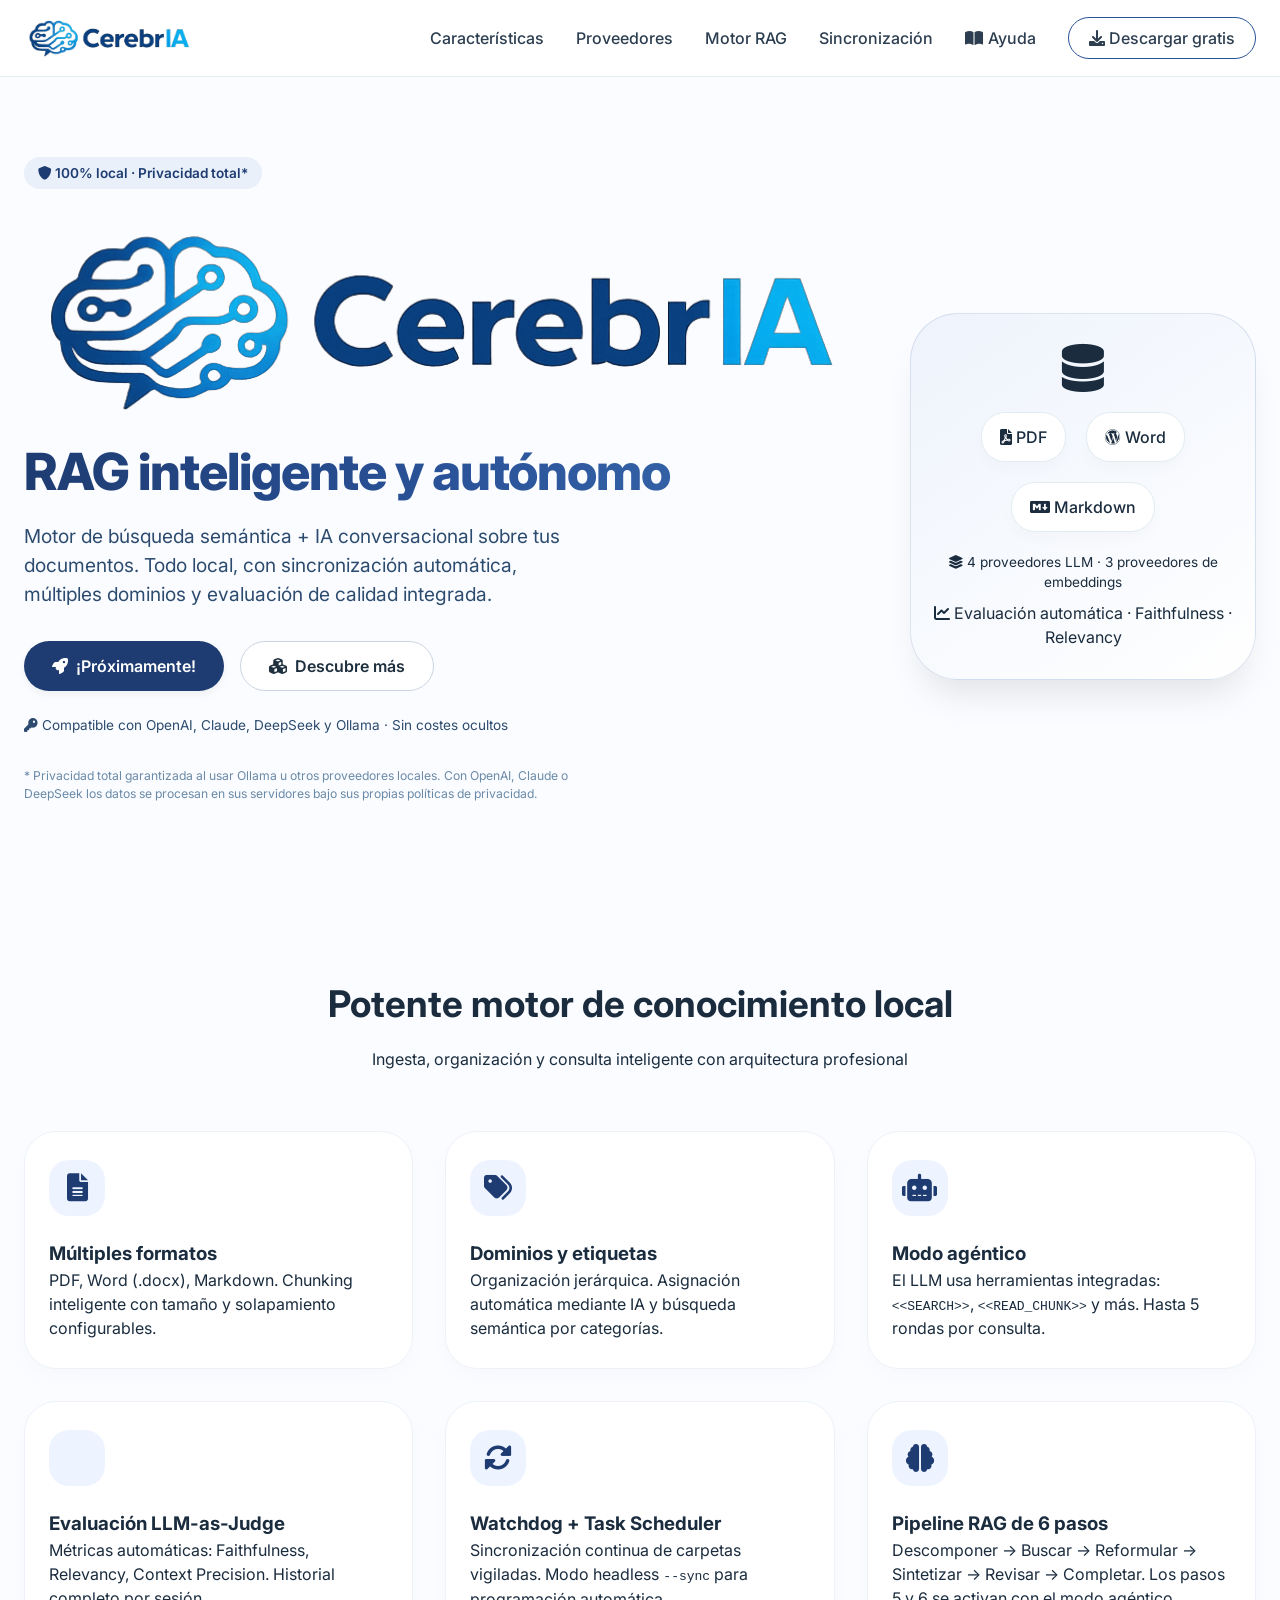
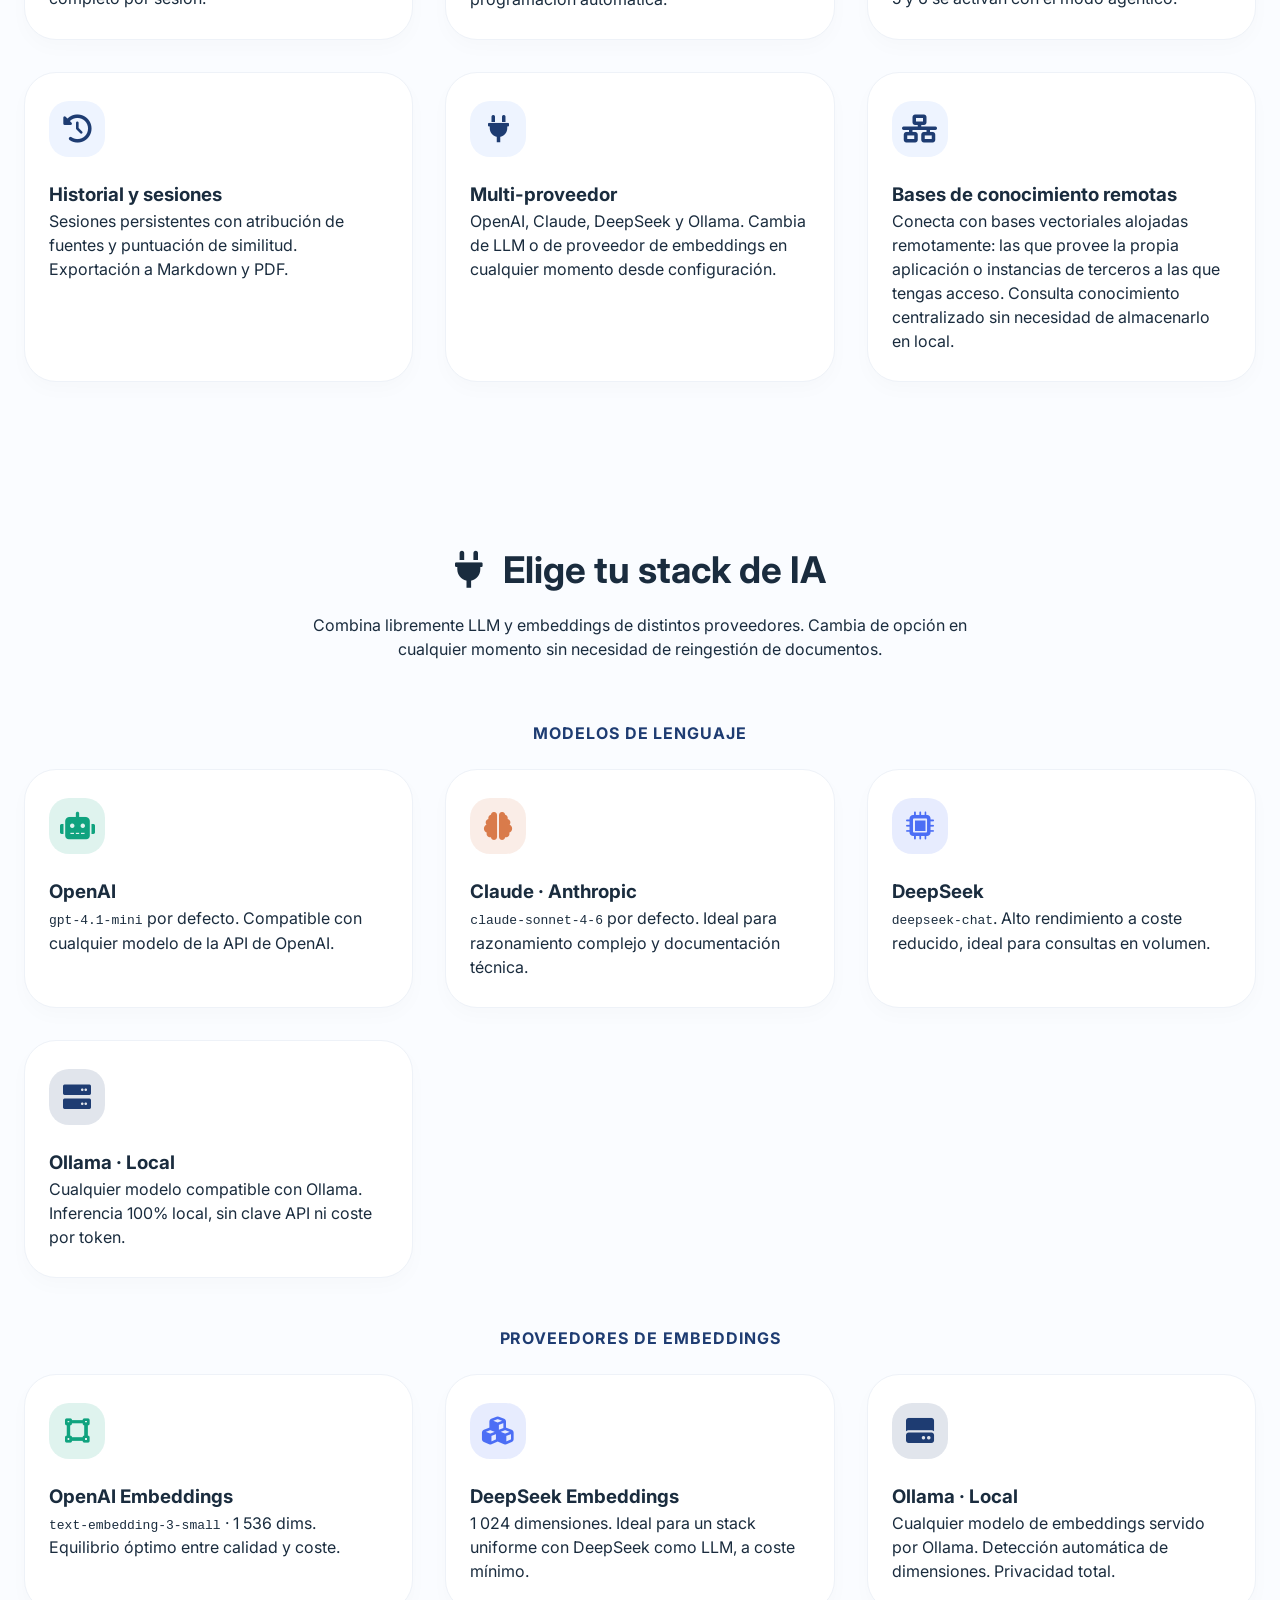
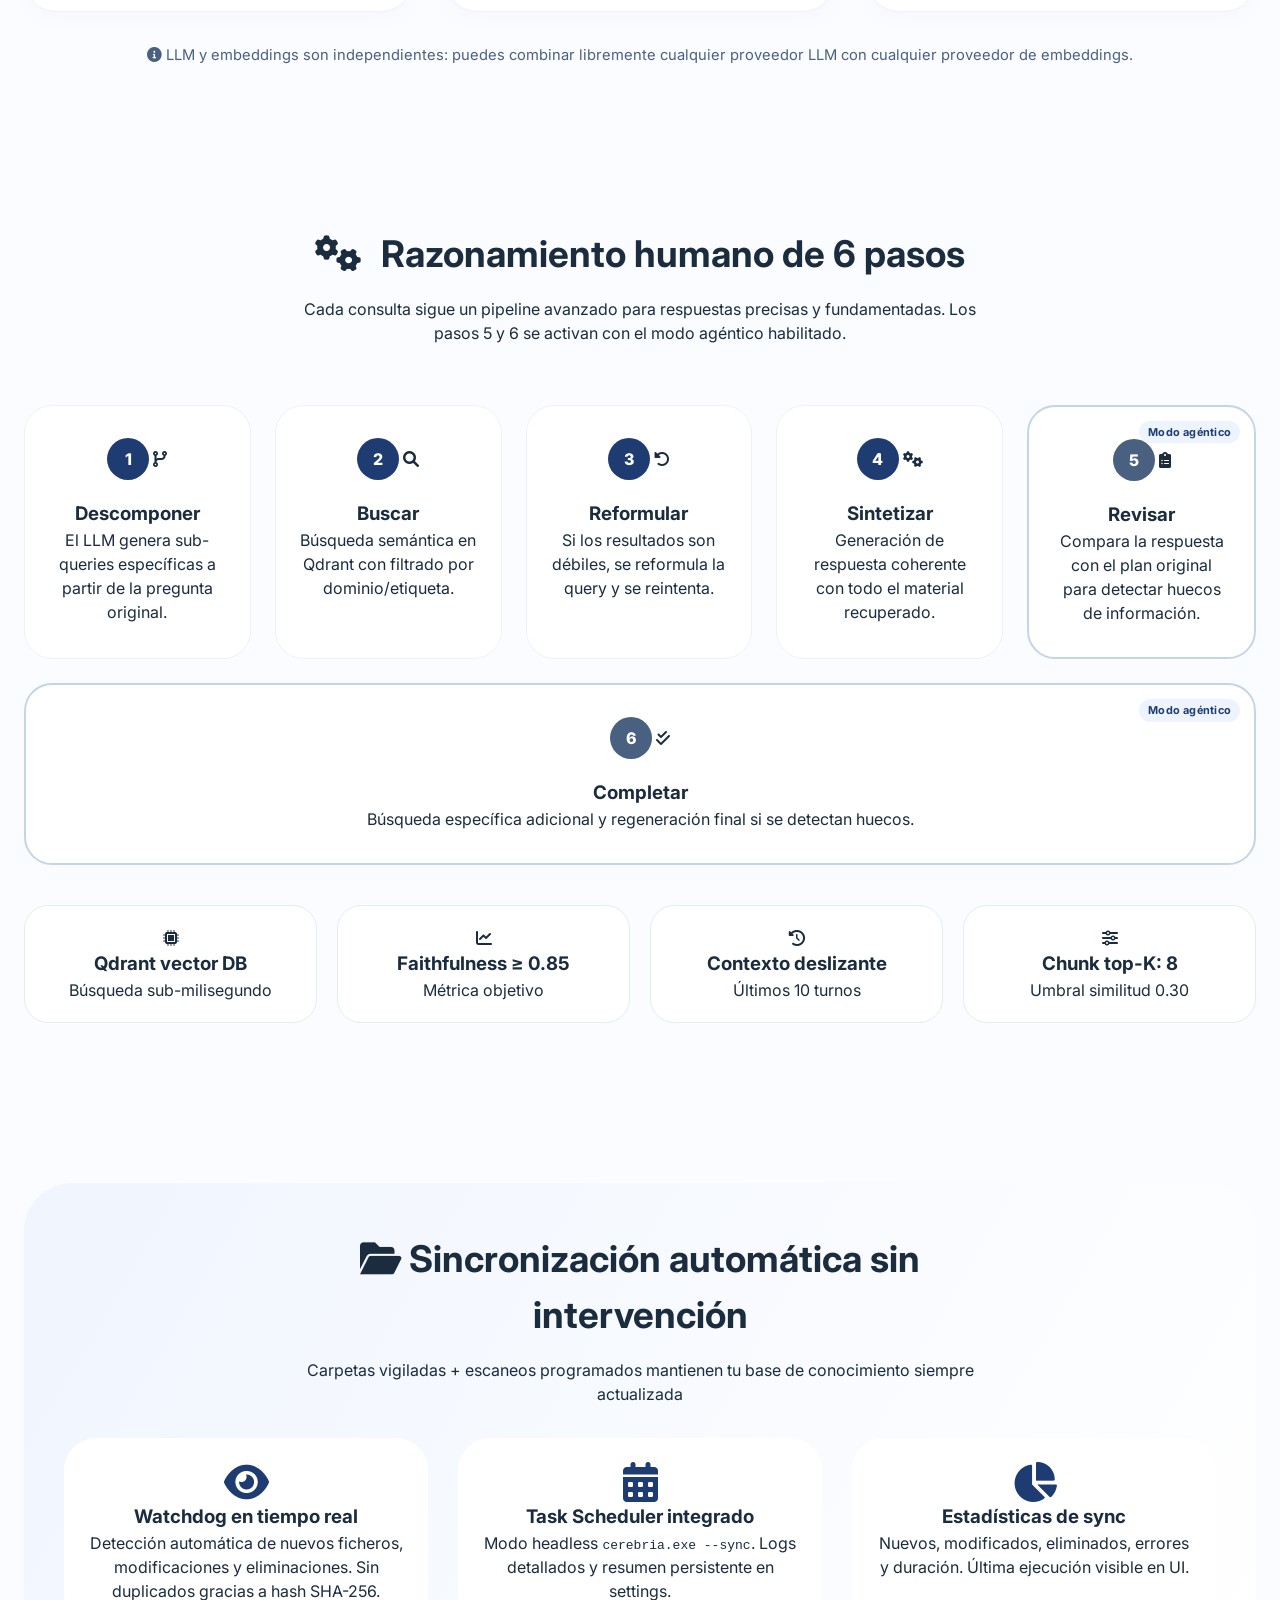
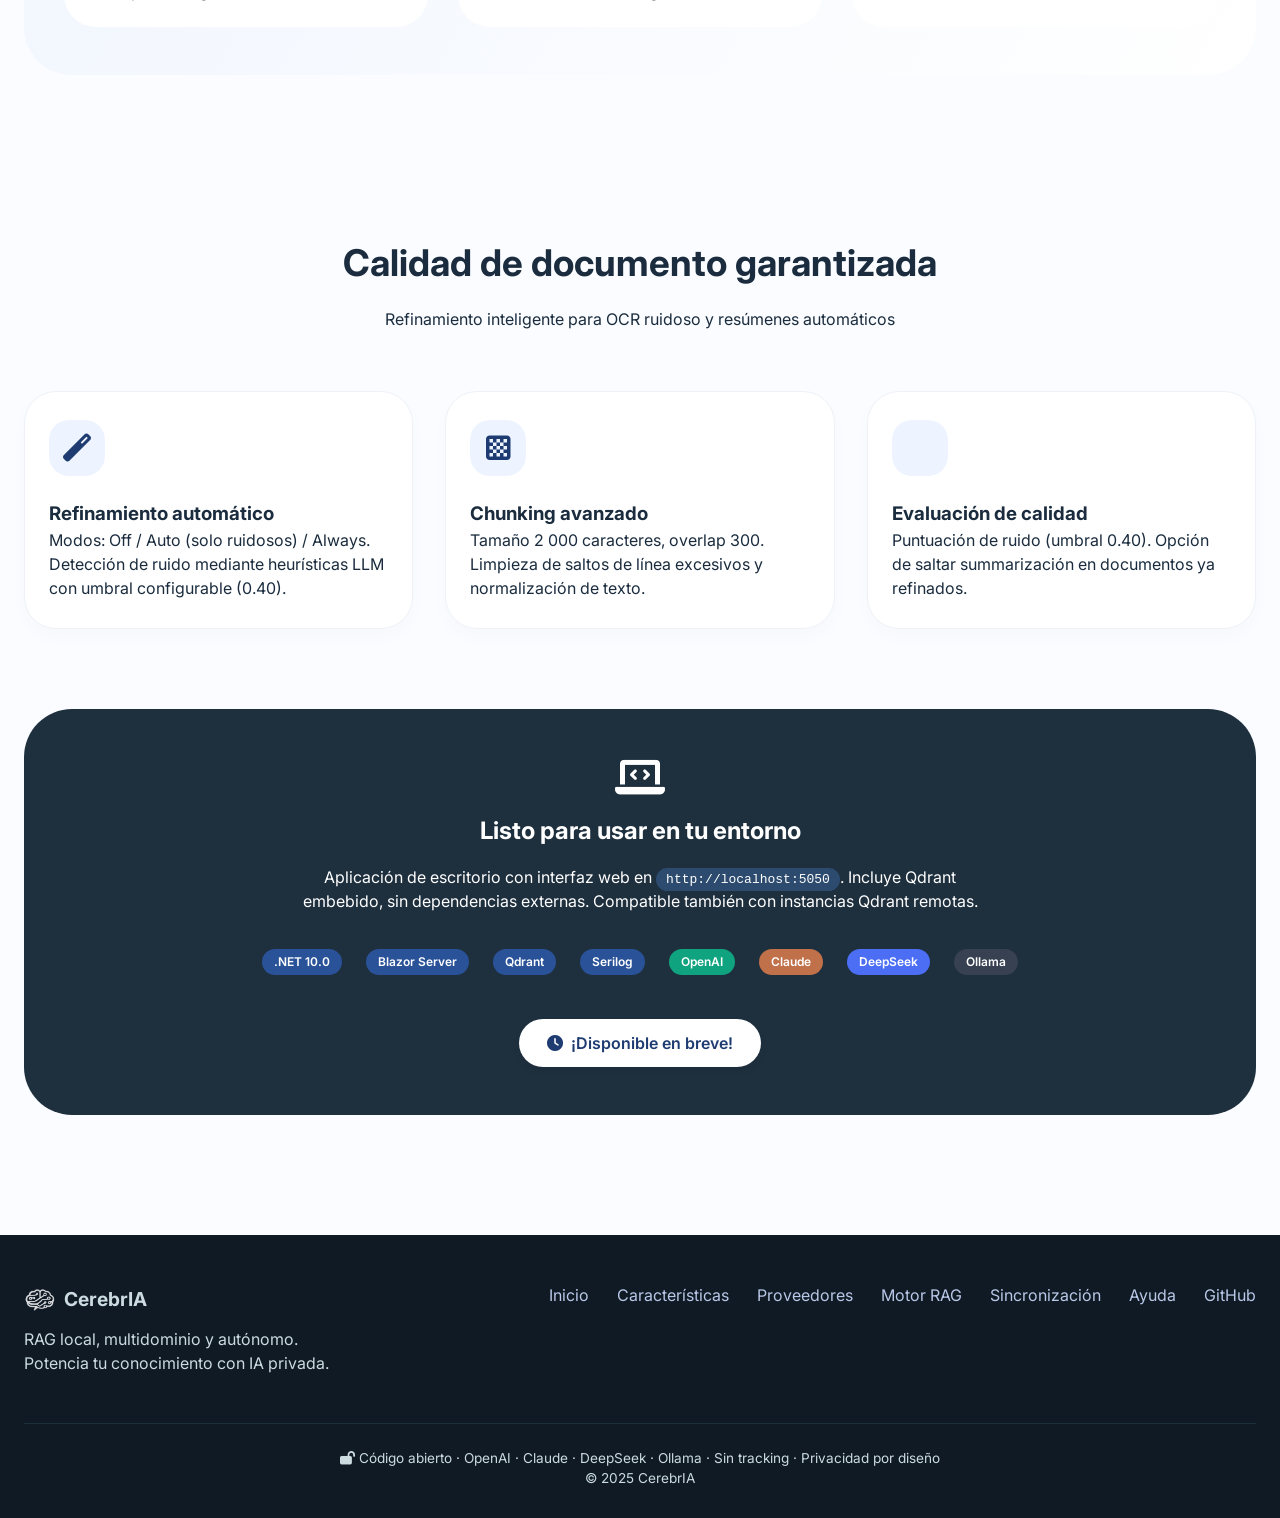
==== commit d249dc20: "feat: update content to remove references to Voyage AI and clarify embedding provider options" ====
--- a/index.html
+++ b/index.html
@@ -56,7 +56,7 @@
                     <div class="visual-card"><i class="fab fa-wordpress"></i> Word</div>
                     <div class="visual-card"><i class="fab fa-markdown"></i> Markdown</div>
                 </div>
-                <p style="margin-top: 20px; font-size: 0.85rem;"><i class="fas fa-layer-group"></i> 4 proveedores LLM · 4 proveedores de embeddings</p>
+                <p style="margin-top: 20px; font-size: 0.85rem;"><i class="fas fa-layer-group"></i> 4 proveedores LLM · 3 proveedores de embeddings</p>
                 <p style="margin-top: 8px;"><i class="fas fa-chart-line"></i> Evaluación automática · Faithfulness · Relevancy</p>
             </div>
         </div>
@@ -159,11 +159,6 @@
                     <p><code>text-embedding-3-small</code> · 1 536 dims. Equilibrio óptimo entre calidad y coste.</p>
                 </div>
                 <div class="feature-card">
-                    <div class="feature-icon" style="background:#7c3aed22; color:#7c3aed;"><i class="fas fa-satellite-dish"></i></div>
-                    <h3>Voyage AI</h3>
-                    <p><code>voyage-3</code> · 1 024 dims. Tres modelos disponibles (<code>lite</code>, <code>voyage-3</code>, <code>large</code>). Recomendado junto a Claude.</p>
-                </div>
-                <div class="feature-card">
                     <div class="feature-icon" style="background:#4c6ef522; color:#4c6ef5;"><i class="fas fa-cubes"></i></div>
                     <h3>DeepSeek Embeddings</h3>
                     <p>1 024 dimensiones. Ideal para un stack uniforme con DeepSeek como LLM, a coste mínimo.</p>
@@ -176,7 +171,7 @@
             </div>
 
             <p style="text-align:center; margin-top:32px; color:#4a6080; font-size:0.92rem;">
-                <i class="fas fa-info-circle"></i> LLM y embeddings son independientes: puedes usar Claude como LLM y Voyage AI como embeddings simultáneamente.
+                <i class="fas fa-info-circle"></i> LLM y embeddings son independientes: puedes combinar libremente cualquier proveedor LLM con cualquier proveedor de embeddings.
             </p>
         </div>
     </section>
@@ -308,7 +303,6 @@
                     <span class="tech-badge" style="background: #10a37f; color:white;">OpenAI</span>
                     <span class="tech-badge" style="background: #c0714a; color:white;">Claude</span>
                     <span class="tech-badge" style="background: #4c6ef5; color:white;">DeepSeek</span>
-                    <span class="tech-badge" style="background: #7c3aed; color:white;">Voyage AI</span>
                     <span class="tech-badge" style="background: #374151; color:white;">Ollama</span>
                 </div>
                 <div style="margin-top: 40px;">
@@ -340,7 +334,7 @@
             </div>
         </div>
         <div class="copyright">
-            <i class="fas fa-lock-open"></i> Código abierto · OpenAI · Claude · DeepSeek · Voyage AI · Ollama · Sin tracking · Privacidad por diseño<br>
+            <i class="fas fa-lock-open"></i> Código abierto · OpenAI · Claude · DeepSeek · Ollama · Sin tracking · Privacidad por diseño<br>
             © 2025 CerebrIA
         </div>
     </div>
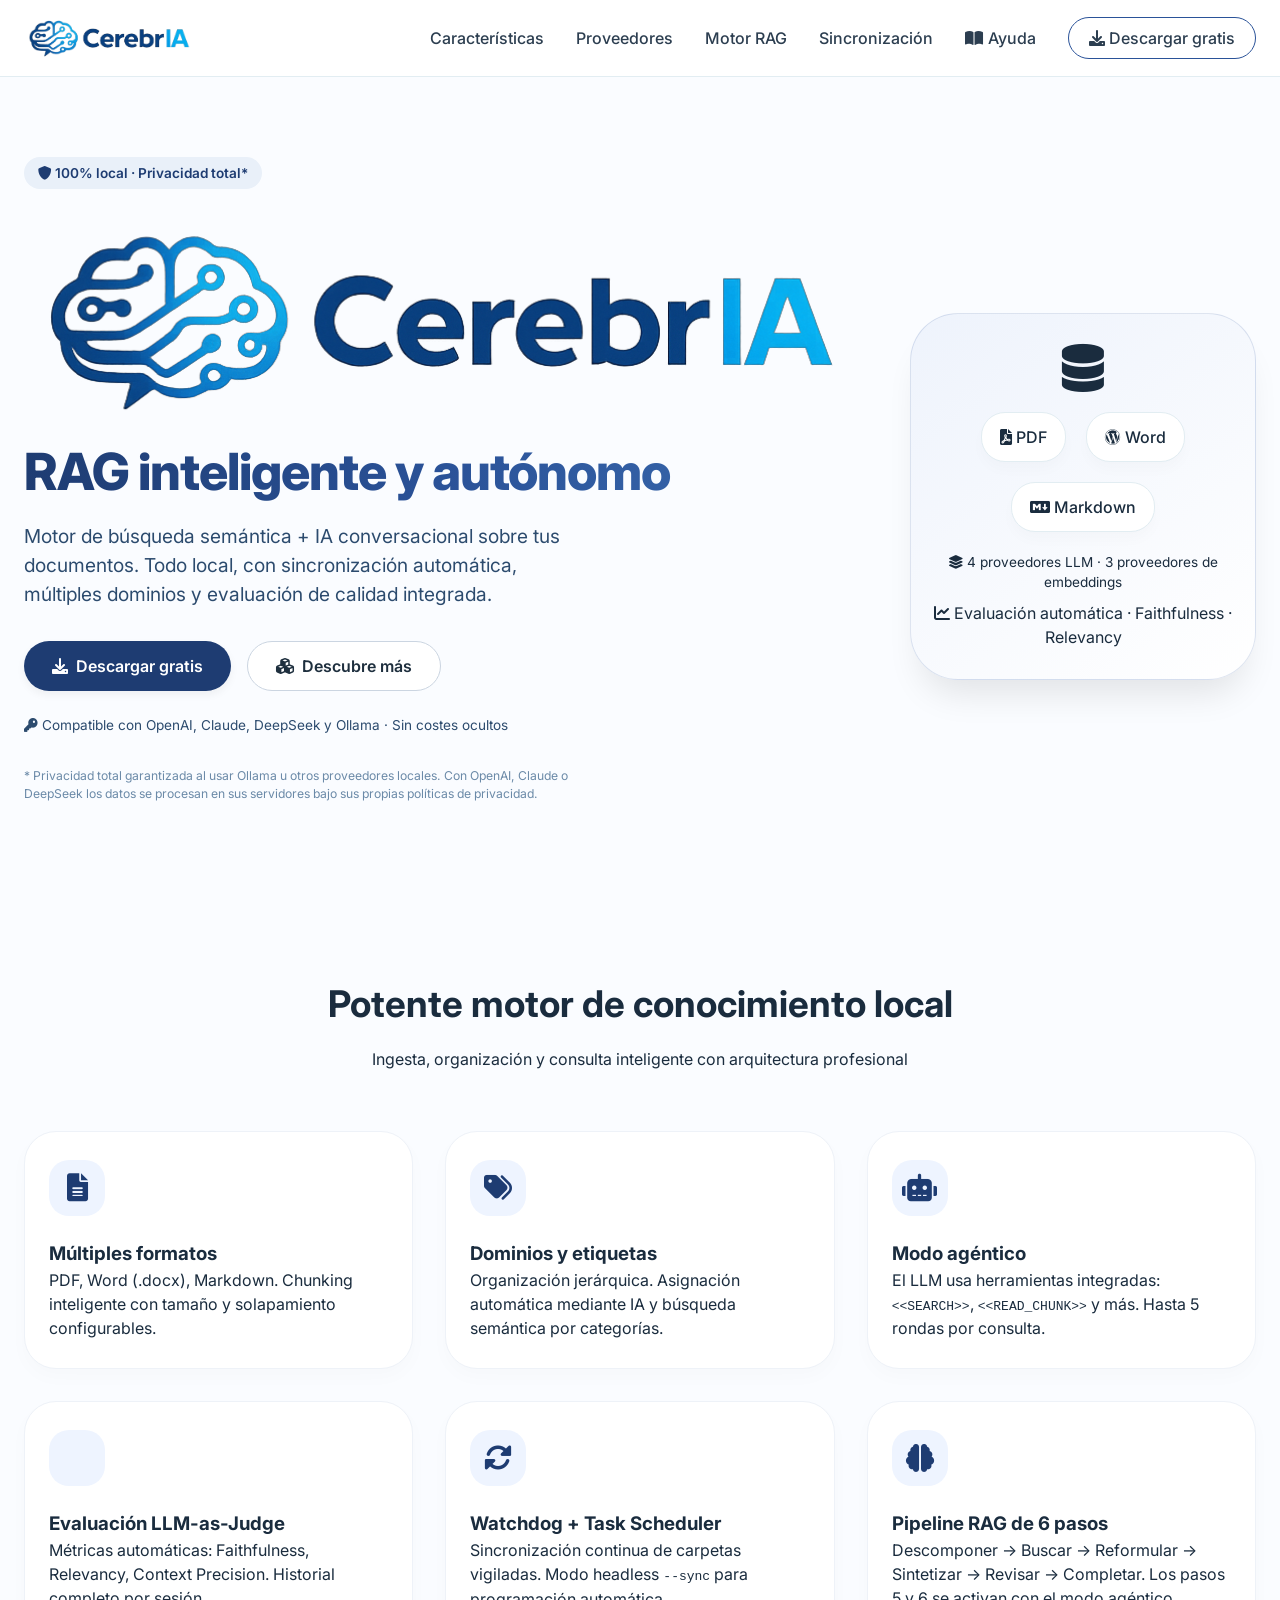
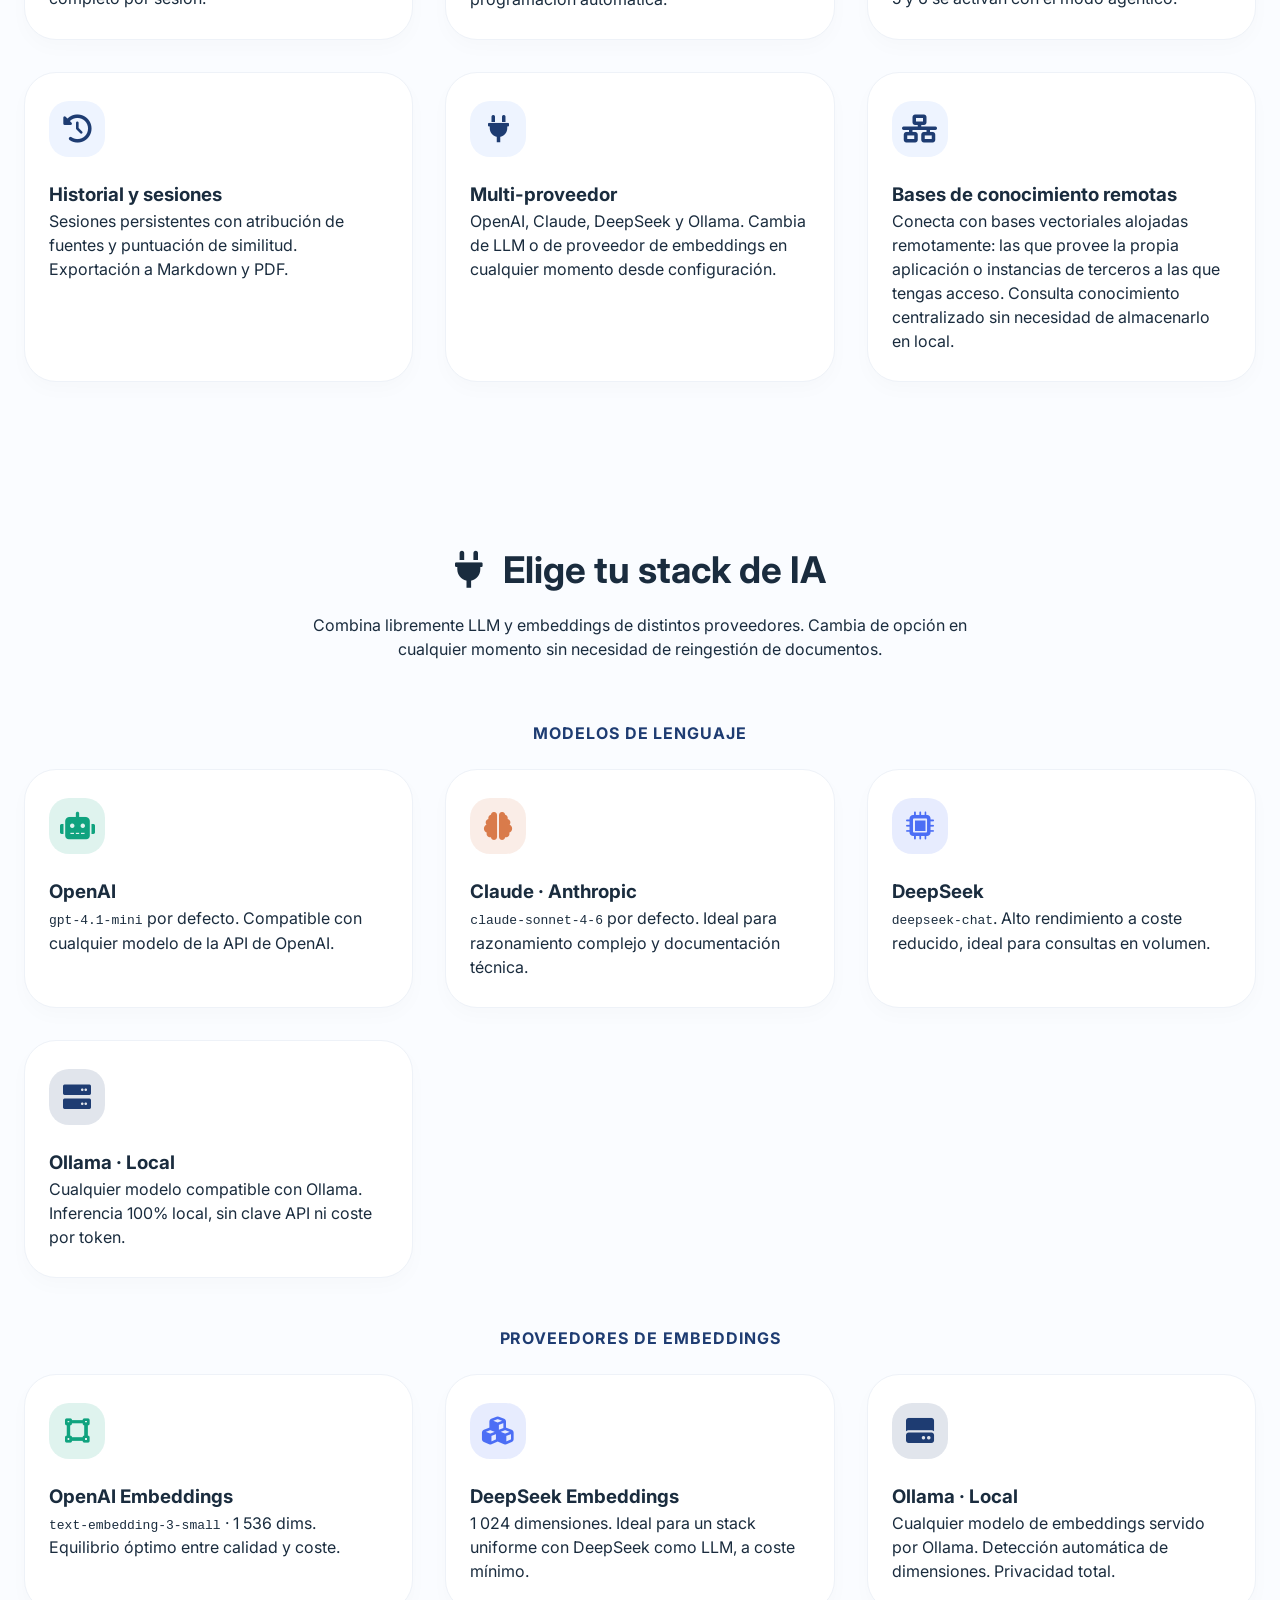
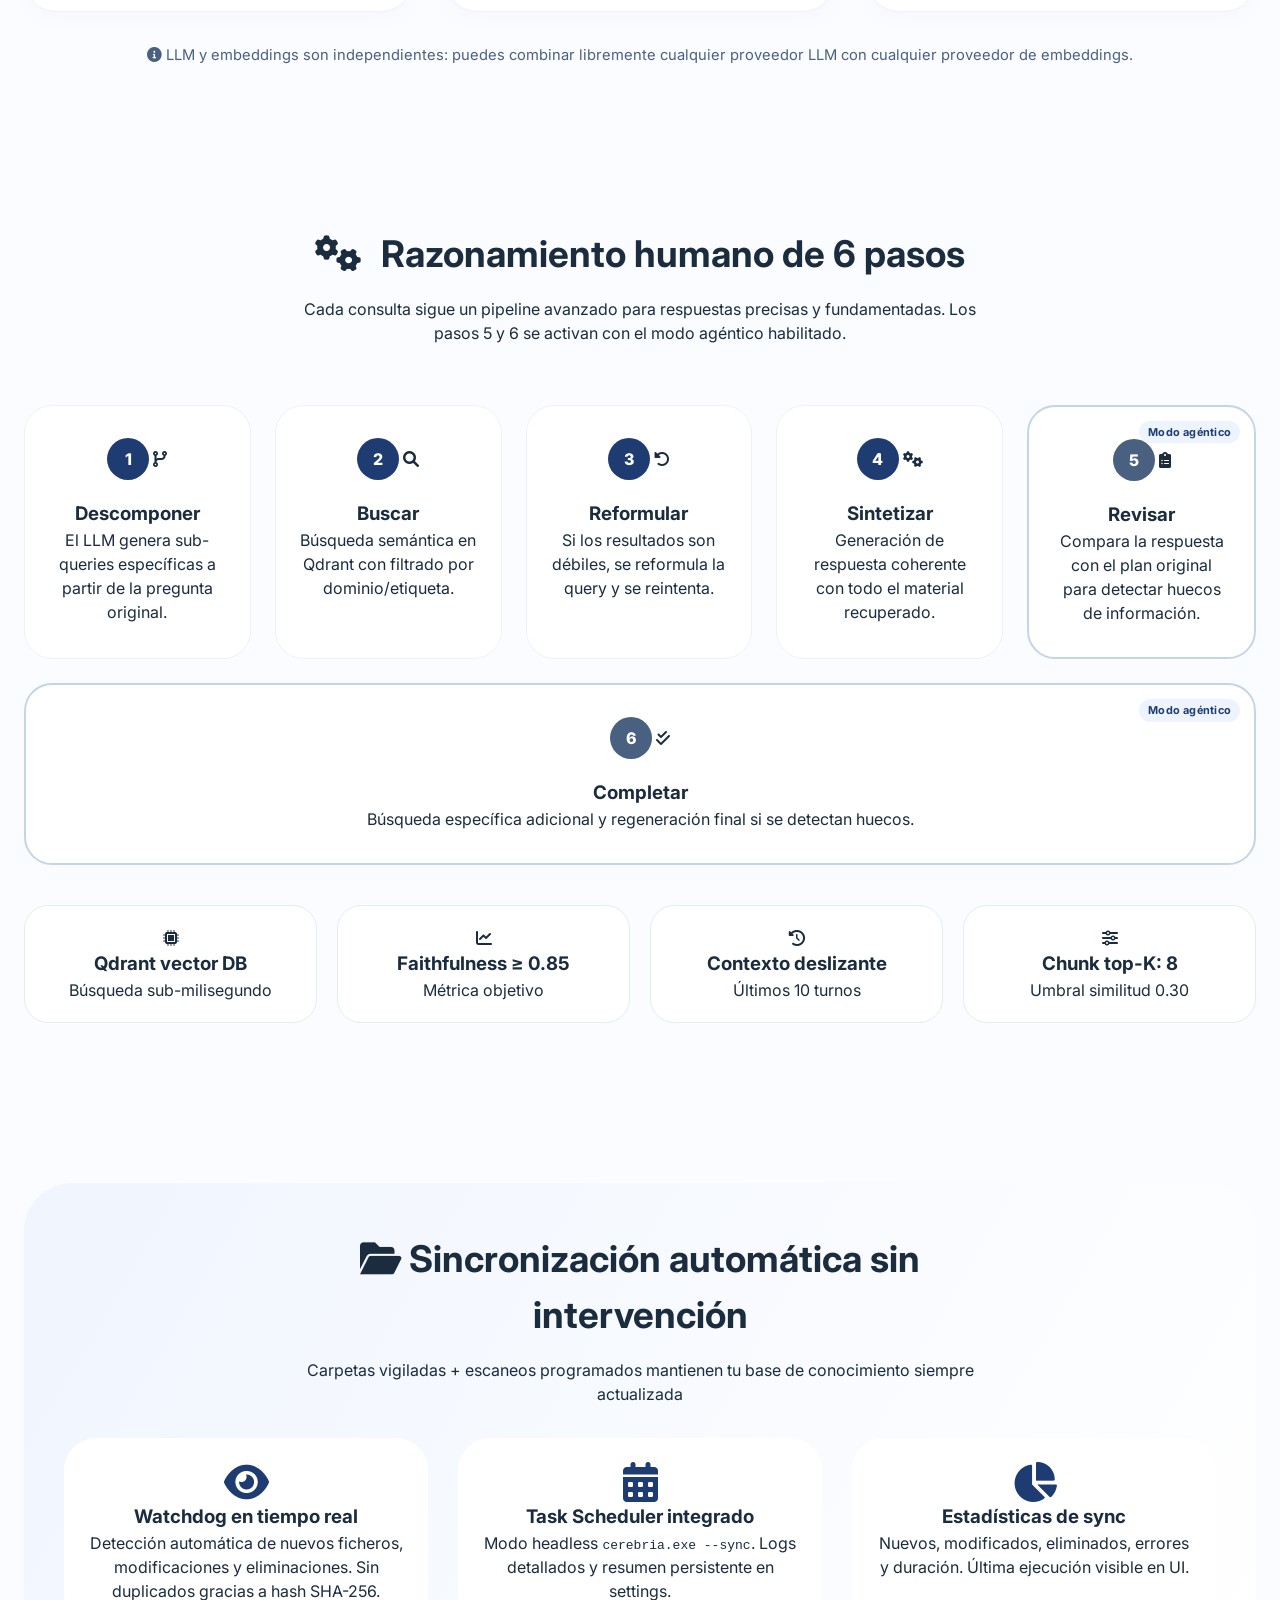
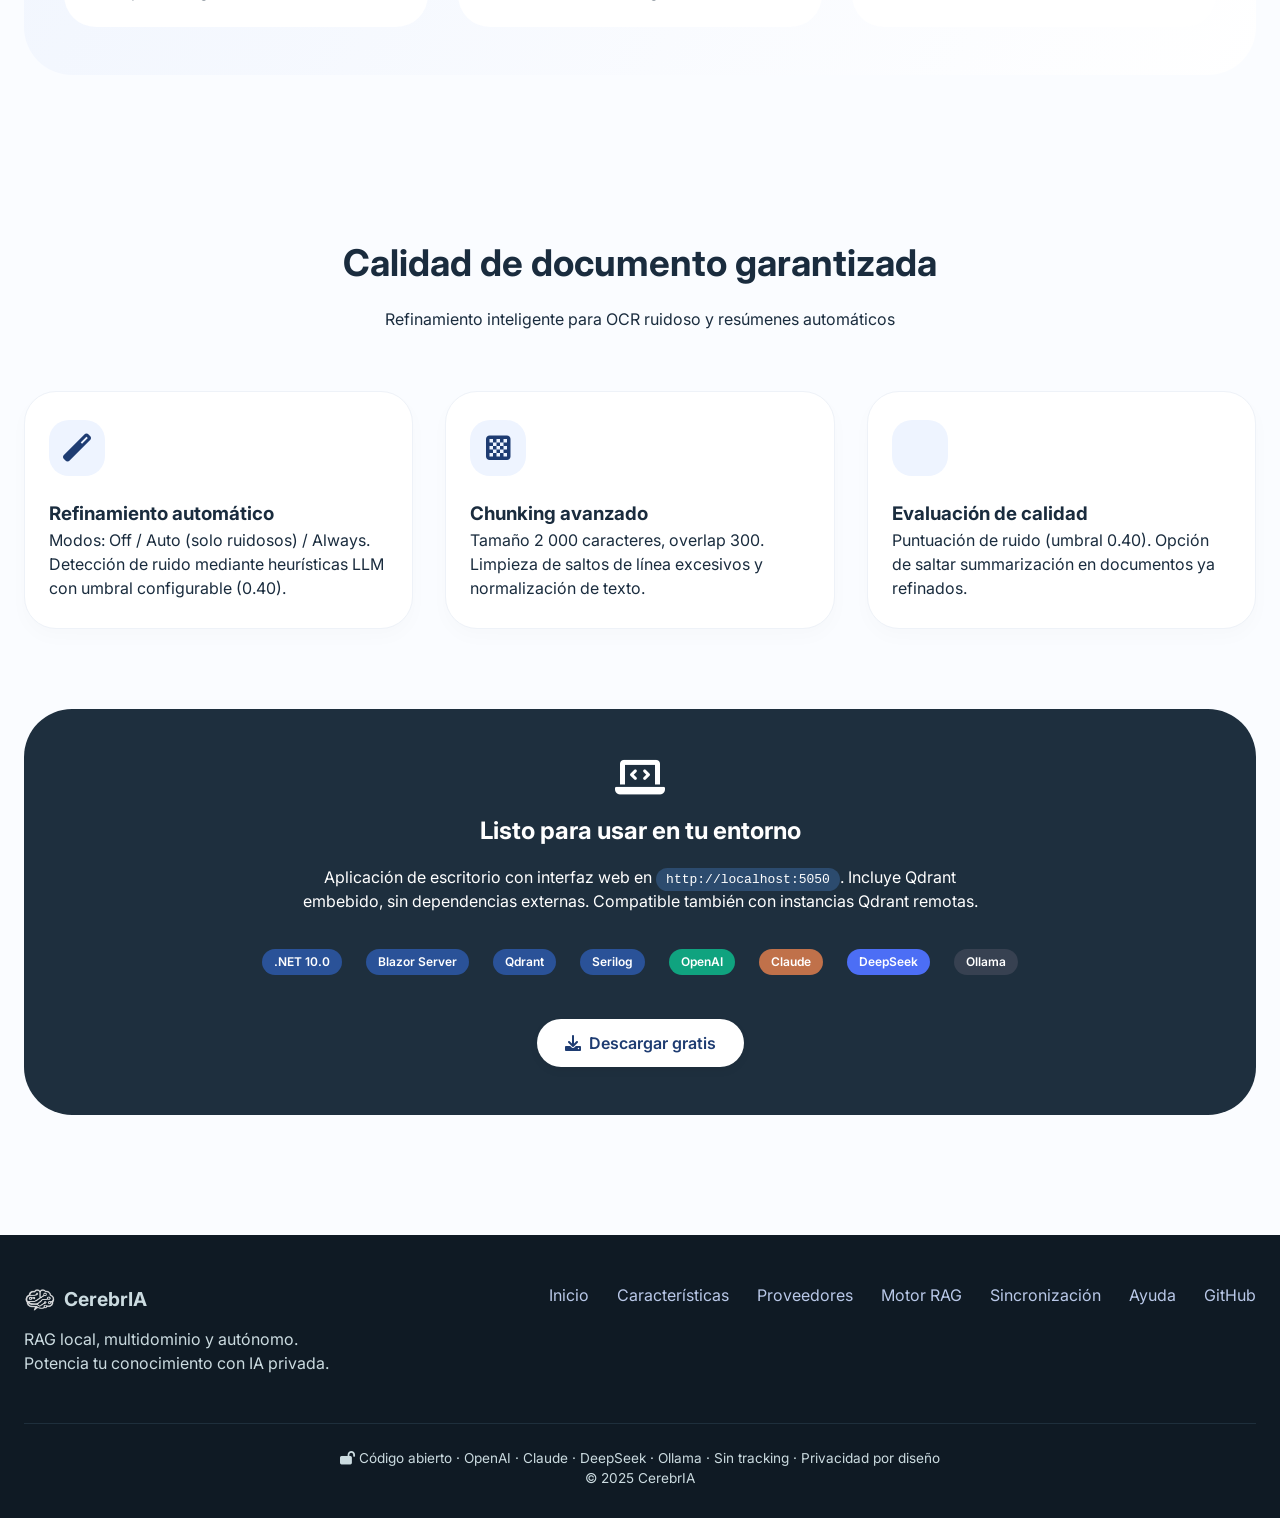
==== commit aed5535a: "feat: update download button actions and text for clarity" ====
--- a/index.html
+++ b/index.html
@@ -43,7 +43,7 @@
                 <h1><img src="cerebria_logo_full.png" alt="CerebrIA"><br>RAG inteligente y autónomo</h1>
                 <p>Motor de búsqueda semántica + IA conversacional sobre tus documentos. Todo local, con sincronización automática, múltiples dominios y evaluación de calidad integrada.</p>
                 <div class="hero-buttons">
-                    <a href="#" class="btn-primary" id="primaryAction"><i class="fas fa-rocket"></i> ¡Próximamente!</a>
+                    <a href="#" class="btn-primary" id="primaryAction"><i class="fas fa-download"></i> Descargar gratis</a>
                     <a href="#features" class="btn-secondary"><i class="fas fa-cubes"></i> Descubre más</a>
                 </div>
                 <p style="margin-top: 24px; font-size: 0.85rem;"><i class="fas fa-key"></i> Compatible con OpenAI, Claude, DeepSeek y Ollama · Sin costes ocultos</p>
@@ -306,7 +306,7 @@
                     <span class="tech-badge" style="background: #374151; color:white;">Ollama</span>
                 </div>
                 <div style="margin-top: 40px;">
-                    <a href="#" class="btn-primary" style="background: white; color:#1E3C72;" id="bottomDownload"><i class="fas fa-clock"></i> ¡Disponible en breve!</a>
+                    <a href="#" class="btn-primary" style="background: white; color:#1E3C72;" id="bottomDownload"><i class="fas fa-download"></i> Descargar gratis</a>
                 </div>
             </div>
         </div>
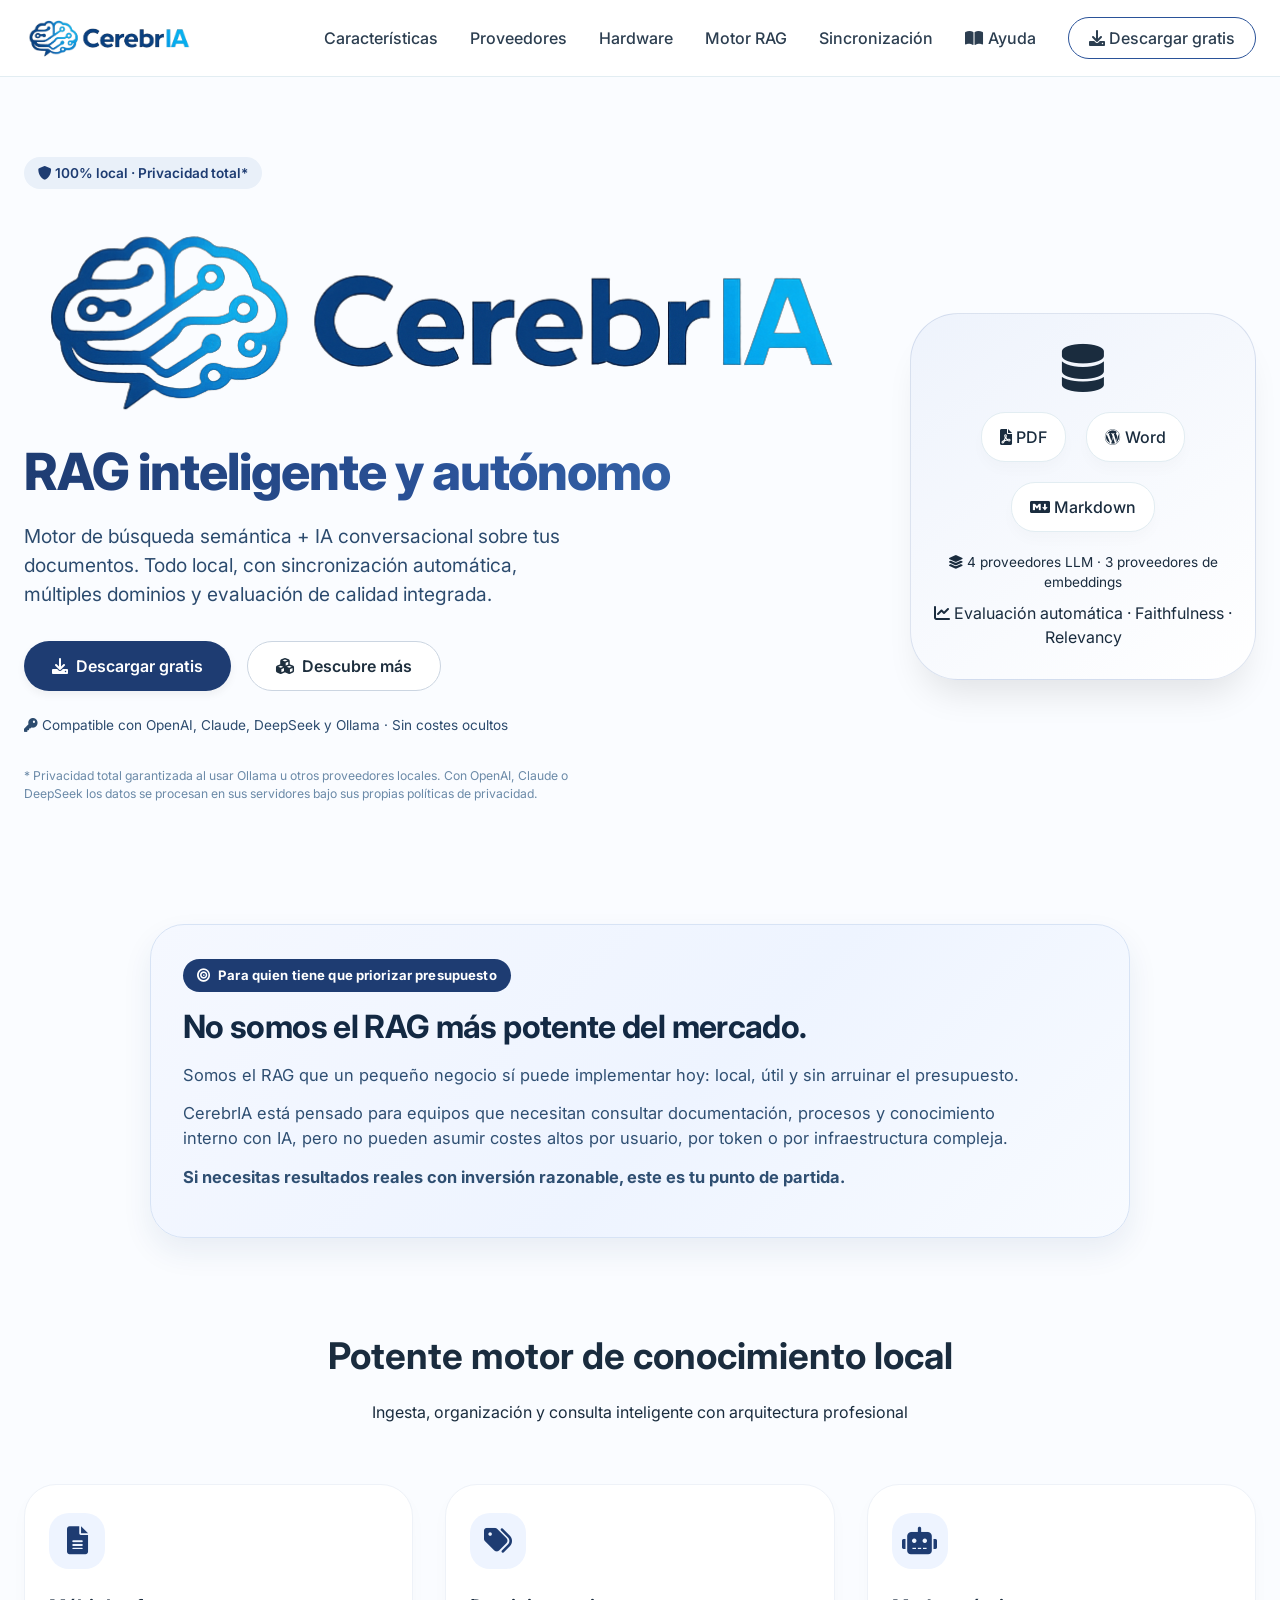
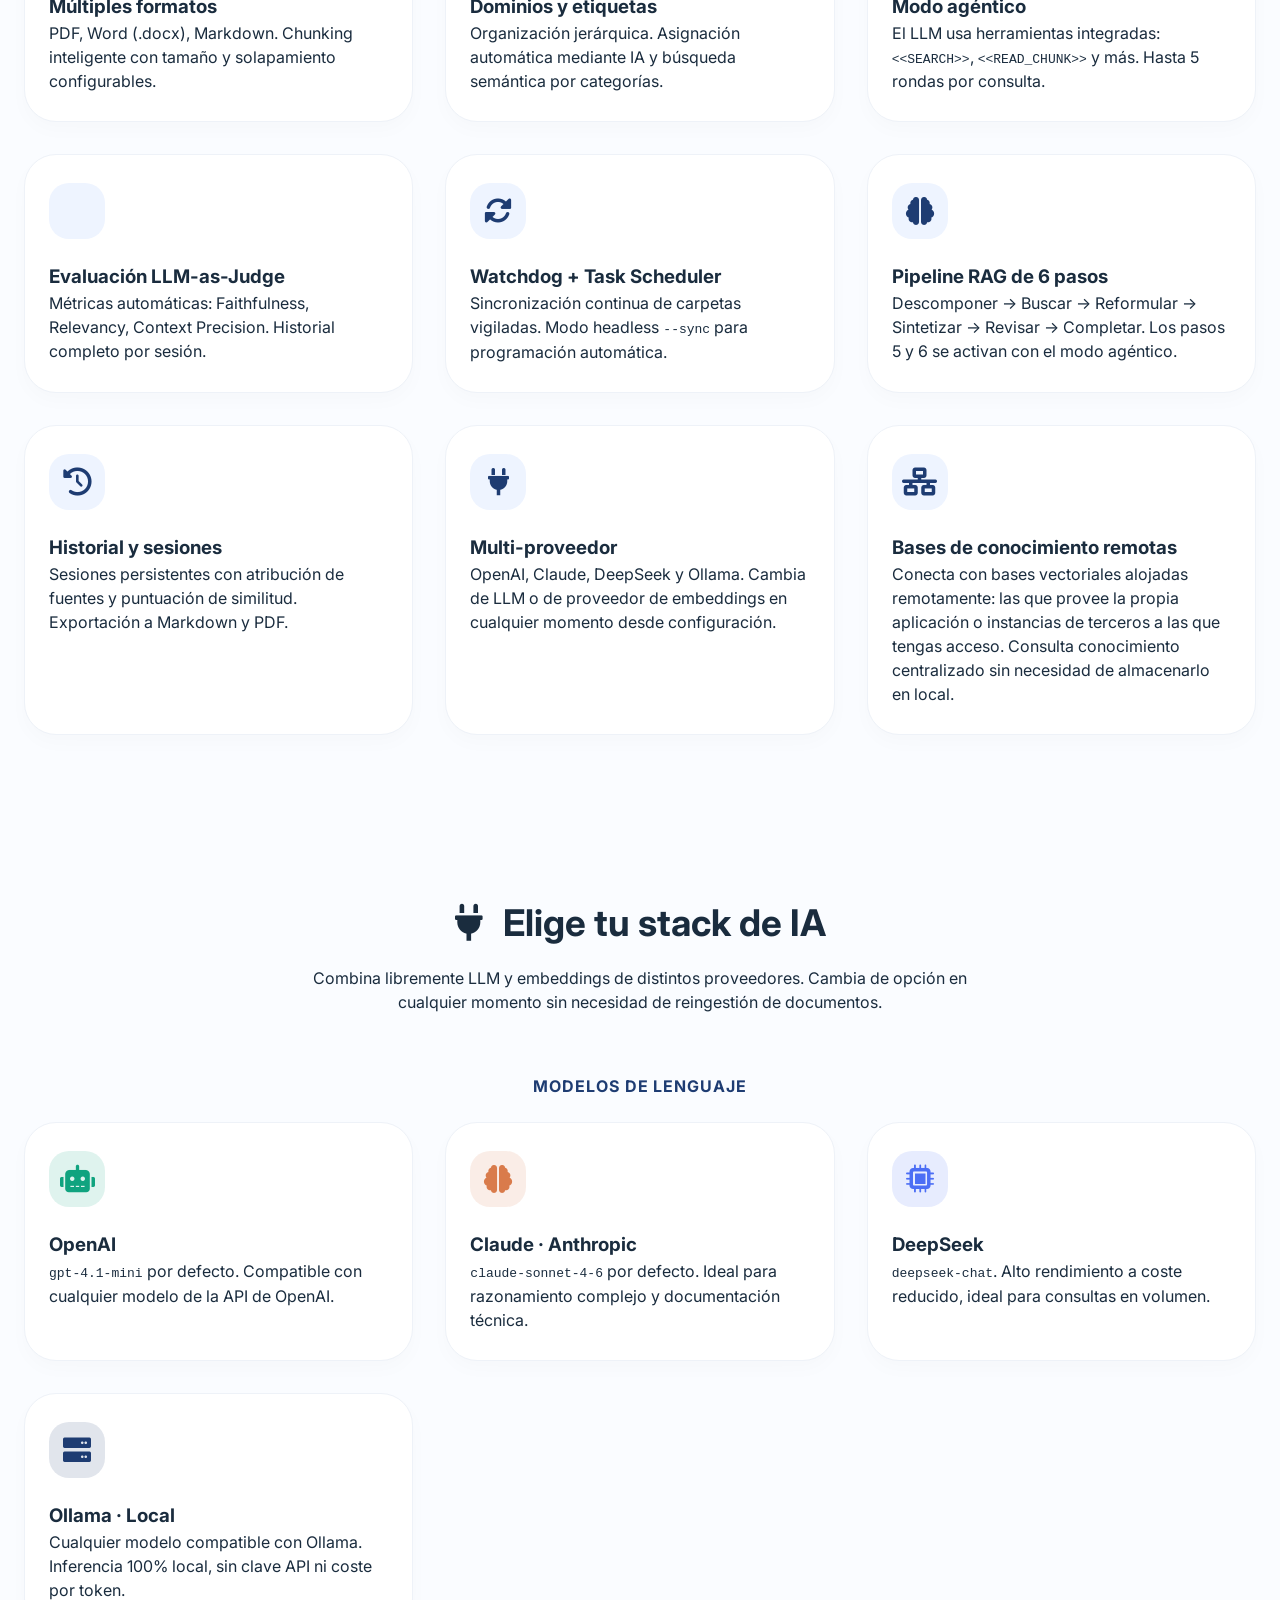
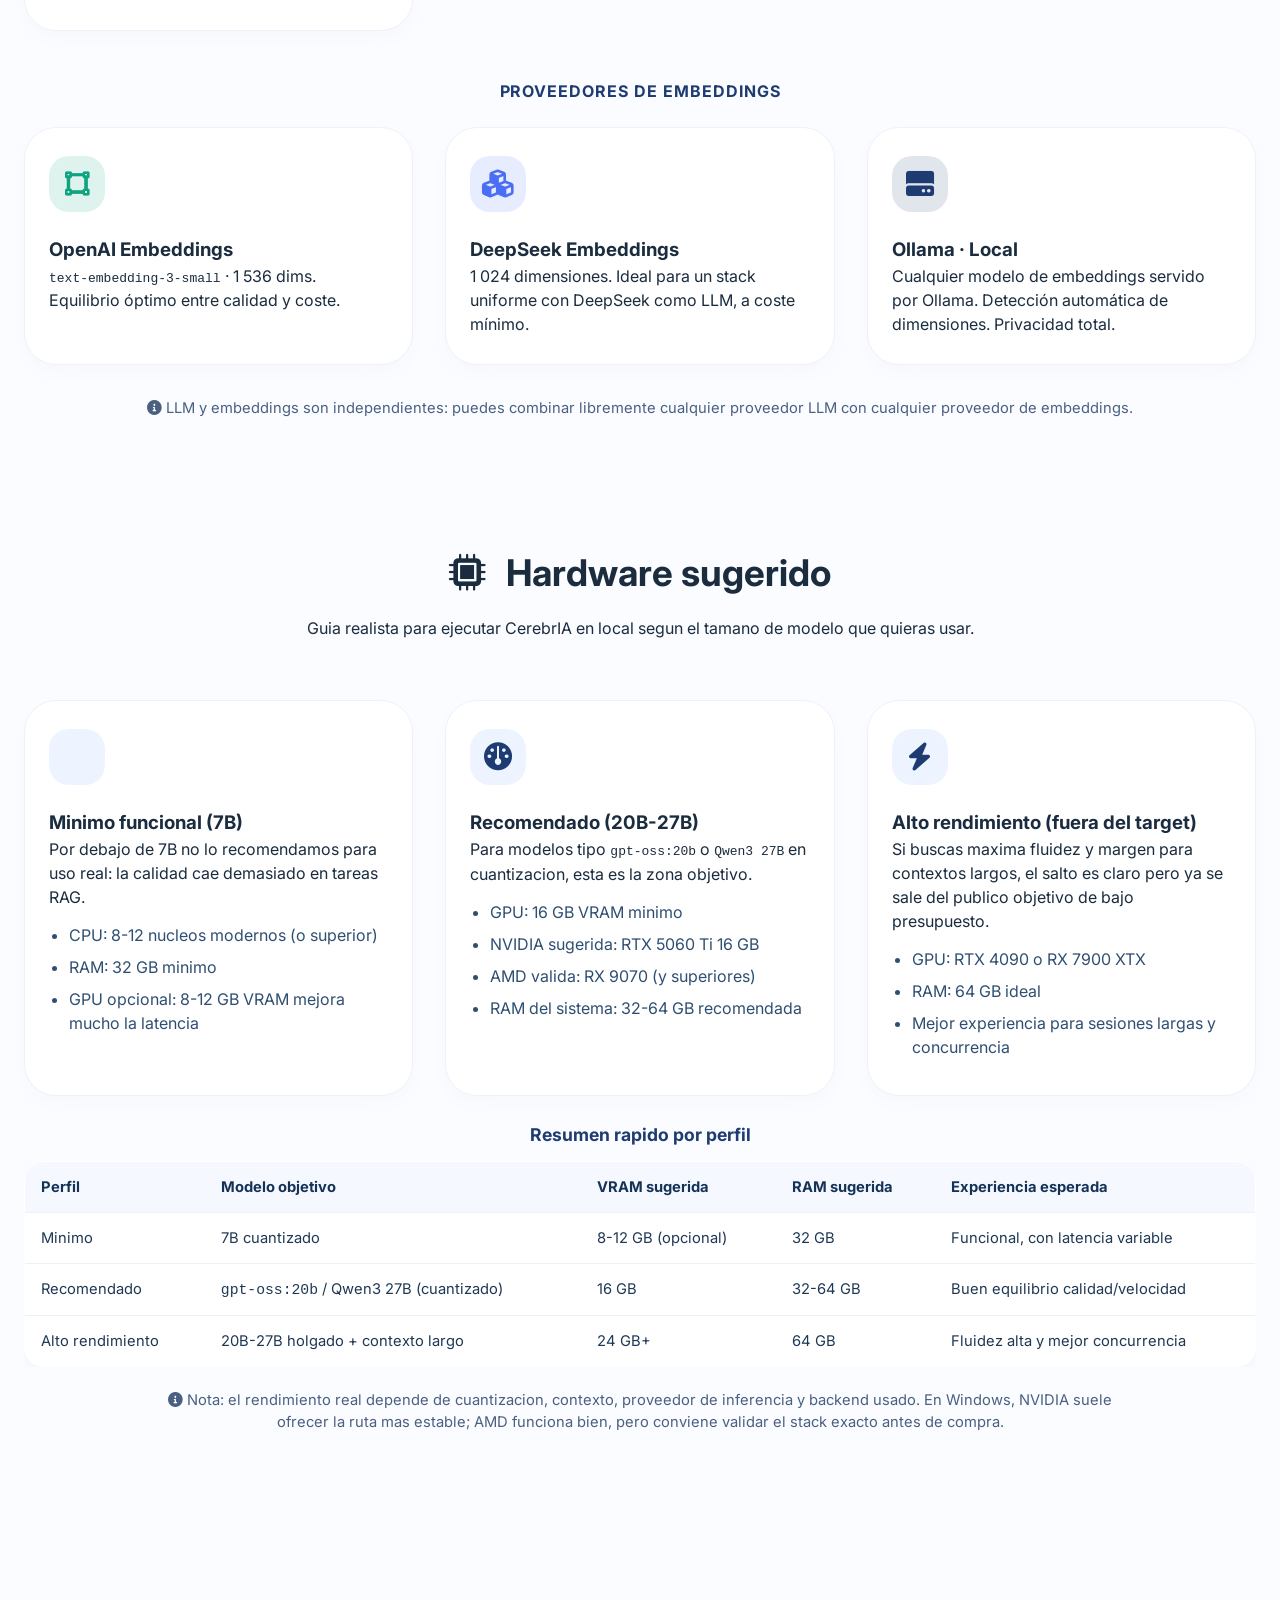
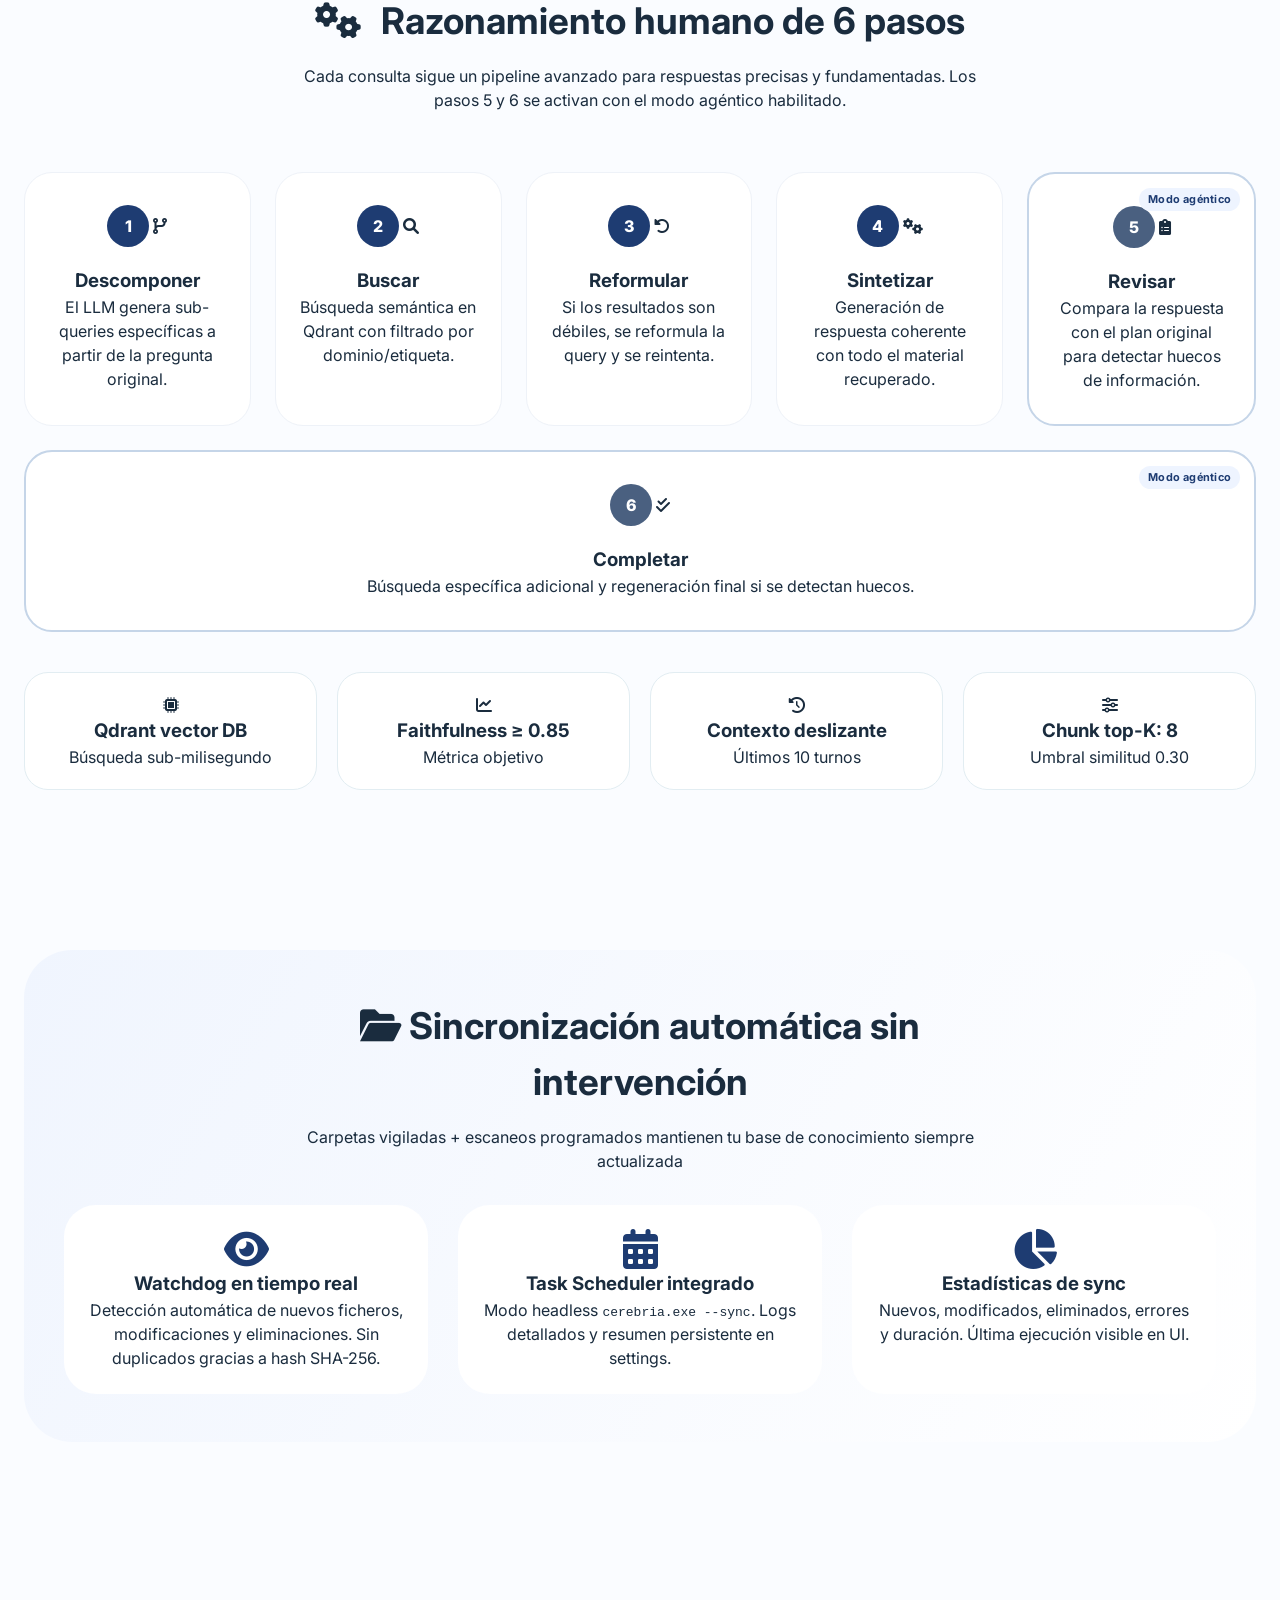
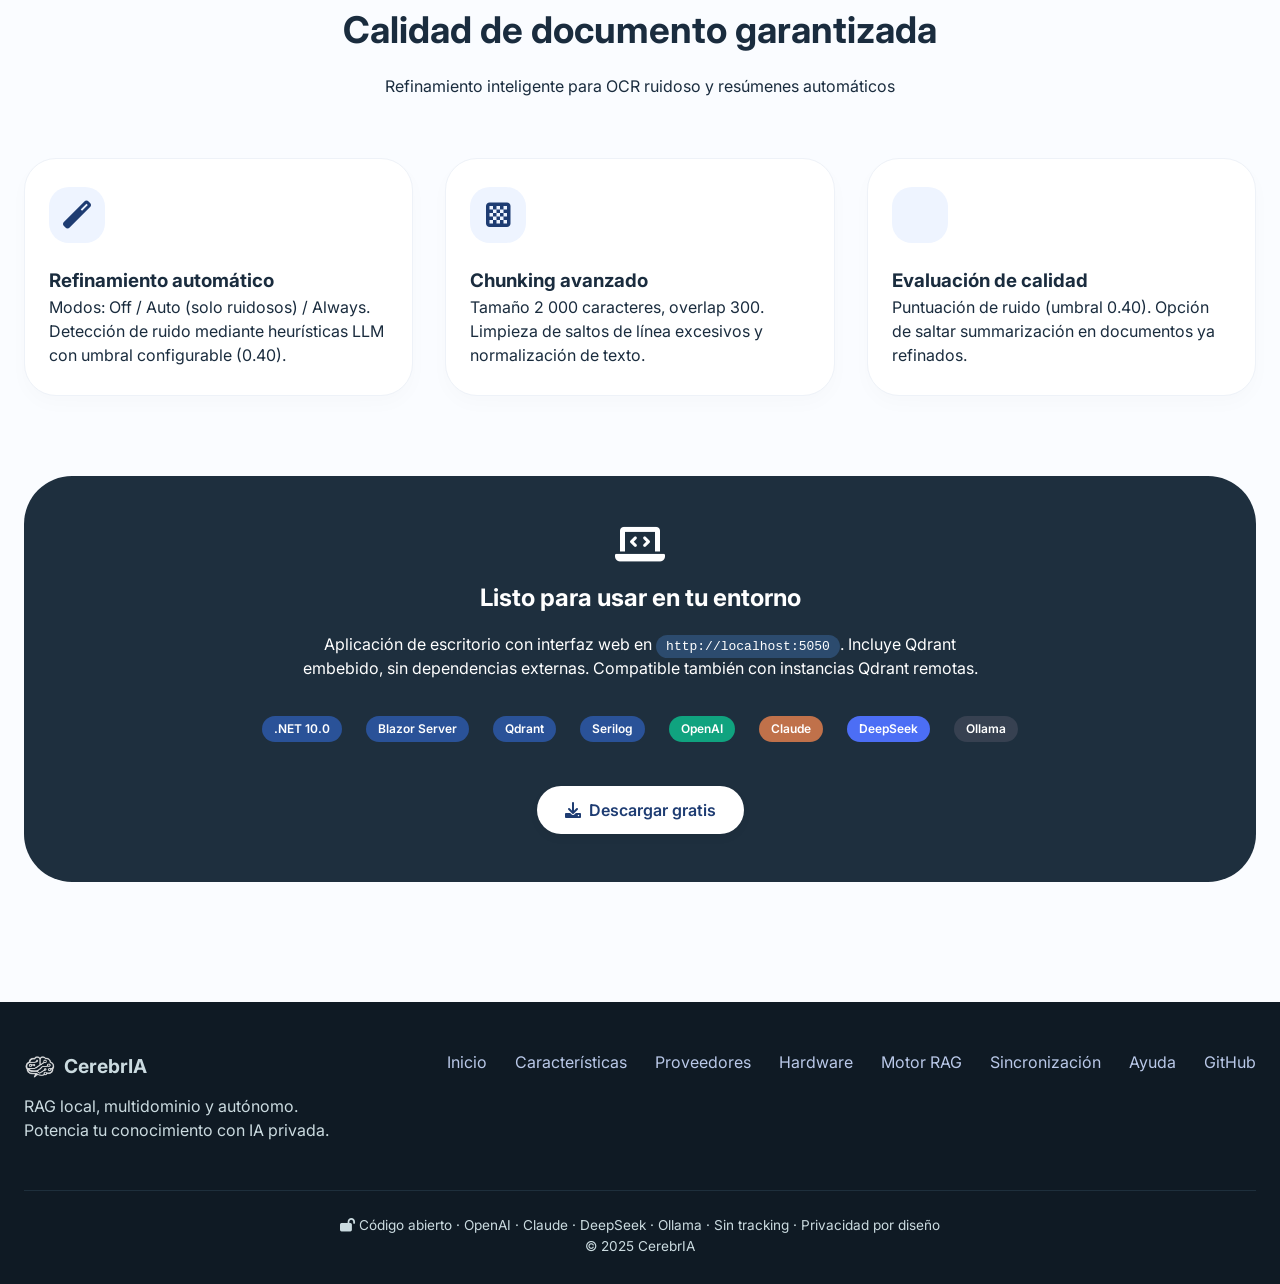
==== commit 7c5ea4e7: "feat: add hardware section and target note for budget-conscious users" ====
--- a/index.html
+++ b/index.html
@@ -26,6 +26,7 @@
         <div class="nav-links">
             <a href="#features">Características</a>
             <a href="#providers">Proveedores</a>
+            <a href="#hardware">Hardware</a>
             <a href="#ragengine">Motor RAG</a>
             <a href="#syncwatch">Sincronización</a>
             <a href="ayuda.html"><i class="fas fa-book-open" style="margin-right:5px;"></i>Ayuda</a>
@@ -62,6 +63,19 @@
         </div>
     </section>
 
+    <!-- Nota de posicionamiento -->
+    <section class="section target-note-section">
+        <div class="container">
+            <div class="target-note-card">
+                <div class="target-note-chip"><i class="fas fa-bullseye"></i> Para quien tiene que priorizar presupuesto</div>
+                <h2>No somos el RAG más potente del mercado.</h2>
+                <p>Somos el RAG que un pequeño negocio sí puede implementar hoy: local, útil y sin arruinar el presupuesto.</p>
+                <p>CerebrIA está pensado para equipos que necesitan consultar documentación, procesos y conocimiento interno con IA, pero no pueden asumir costes altos por usuario, por token o por infraestructura compleja.</p>
+                <p class="target-note-strong">Si necesitas resultados reales con inversión razonable, este es tu punto de partida.</p>
+            </div>
+        </div>
+    </section>
+
     <!-- Características principales -->
     <section id="features" class="section">
         <div class="container">
@@ -172,6 +186,93 @@
 
             <p style="text-align:center; margin-top:32px; color:#4a6080; font-size:0.92rem;">
                 <i class="fas fa-info-circle"></i> LLM y embeddings son independientes: puedes combinar libremente cualquier proveedor LLM con cualquier proveedor de embeddings.
+            </p>
+        </div>
+    </section>
+
+    <!-- Hardware sugerido -->
+    <section id="hardware" class="section hardware-section">
+        <div class="container">
+            <div class="section-header">
+                <h2><i class="fas fa-microchip" style="margin-right: 12px;"></i> Hardware sugerido</h2>
+                <p>Guia realista para ejecutar CerebrIA en local segun el tamano de modelo que quieras usar.</p>
+            </div>
+            <div class="features-grid hardware-grid">
+                <div class="feature-card hardware-card">
+                    <div class="feature-icon"><i class="fas fa-gauge-low"></i></div>
+                    <h3>Minimo funcional (7B)</h3>
+                    <p>Por debajo de 7B no lo recomendamos para uso real: la calidad cae demasiado en tareas RAG.</p>
+                    <ul class="hardware-list">
+                        <li>CPU: 8-12 nucleos modernos (o superior)</li>
+                        <li>RAM: 32 GB minimo</li>
+                        <li>GPU opcional: 8-12 GB VRAM mejora mucho la latencia</li>
+                    </ul>
+                </div>
+
+                <div class="feature-card hardware-card">
+                    <div class="feature-icon"><i class="fas fa-gauge"></i></div>
+                    <h3>Recomendado (20B-27B)</h3>
+                    <p>Para modelos tipo <code>gpt-oss:20b</code> o <code>Qwen3 27B</code> en cuantizacion, esta es la zona objetivo.</p>
+                    <ul class="hardware-list">
+                        <li>GPU: 16 GB VRAM minimo</li>
+                        <li>NVIDIA sugerida: RTX 5060 Ti 16 GB</li>
+                        <li>AMD valida: RX 9070 (y superiores)</li>
+                        <li>RAM del sistema: 32-64 GB recomendada</li>
+                    </ul>
+                </div>
+
+                <div class="feature-card hardware-card">
+                    <div class="feature-icon"><i class="fas fa-bolt"></i></div>
+                    <h3>Alto rendimiento (fuera del target)</h3>
+                    <p>Si buscas maxima fluidez y margen para contextos largos, el salto es claro pero ya se sale del publico objetivo de bajo presupuesto.</p>
+                    <ul class="hardware-list">
+                        <li>GPU: RTX 4090 o RX 7900 XTX</li>
+                        <li>RAM: 64 GB ideal</li>
+                        <li>Mejor experiencia para sesiones largas y concurrencia</li>
+                    </ul>
+                </div>
+            </div>
+            <div class="hardware-table-wrap">
+                <h3 class="hardware-table-title">Resumen rapido por perfil</h3>
+                <div class="hardware-table-scroll">
+                    <table class="hardware-table">
+                        <thead>
+                            <tr>
+                                <th>Perfil</th>
+                                <th>Modelo objetivo</th>
+                                <th>VRAM sugerida</th>
+                                <th>RAM sugerida</th>
+                                <th>Experiencia esperada</th>
+                            </tr>
+                        </thead>
+                        <tbody>
+                            <tr>
+                                <td>Minimo</td>
+                                <td>7B cuantizado</td>
+                                <td>8-12 GB (opcional)</td>
+                                <td>32 GB</td>
+                                <td>Funcional, con latencia variable</td>
+                            </tr>
+                            <tr>
+                                <td>Recomendado</td>
+                                <td><code>gpt-oss:20b</code> / Qwen3 27B (cuantizado)</td>
+                                <td>16 GB</td>
+                                <td>32-64 GB</td>
+                                <td>Buen equilibrio calidad/velocidad</td>
+                            </tr>
+                            <tr>
+                                <td>Alto rendimiento</td>
+                                <td>20B-27B holgado + contexto largo</td>
+                                <td>24 GB+</td>
+                                <td>64 GB</td>
+                                <td>Fluidez alta y mejor concurrencia</td>
+                            </tr>
+                        </tbody>
+                    </table>
+                </div>
+            </div>
+            <p class="hardware-disclaimer">
+                <i class="fas fa-circle-info"></i> Nota: el rendimiento real depende de cuantizacion, contexto, proveedor de inferencia y backend usado. En Windows, NVIDIA suele ofrecer la ruta mas estable; AMD funciona bien, pero conviene validar el stack exacto antes de compra.
             </p>
         </div>
     </section>
@@ -327,6 +428,7 @@
                 <a href="#">Inicio</a>
                 <a href="#features">Características</a>
                 <a href="#providers">Proveedores</a>
+                <a href="#hardware">Hardware</a>
                 <a href="#ragengine">Motor RAG</a>
                 <a href="#syncwatch">Sincronización</a>
                 <a href="ayuda.html">Ayuda</a>
--- a/style.css
+++ b/style.css
@@ -189,6 +189,136 @@
 .section {
     padding: 80px 0;
 }
+
+.target-note-section {
+    padding-top: 28px;
+    padding-bottom: 10px;
+}
+
+.target-note-card {
+    background: linear-gradient(135deg, #f5f8ff 0%, #eef4ff 55%, #f8fbff 100%);
+    border: 1px solid #d7e3f5;
+    border-radius: 34px;
+    padding: 34px 32px;
+    max-width: 980px;
+    margin: 0 auto;
+    box-shadow: 0 14px 30px rgba(30, 60, 114, 0.08);
+}
+
+.target-note-chip {
+    display: inline-flex;
+    align-items: center;
+    gap: 8px;
+    background: #1E3C72;
+    color: white;
+    border-radius: 999px;
+    padding: 7px 14px;
+    font-size: 0.82rem;
+    font-weight: 700;
+    letter-spacing: 0.01em;
+    margin-bottom: 16px;
+}
+
+.target-note-card h2 {
+    font-size: 2rem;
+    line-height: 1.2;
+    letter-spacing: -0.02em;
+    color: #132943;
+    margin-bottom: 16px;
+}
+
+.target-note-card p {
+    font-size: 1.03rem;
+    color: #2f4f72;
+    margin-bottom: 14px;
+    max-width: 860px;
+}
+
+.target-note-strong {
+    font-weight: 700;
+    color: #153356;
+}
+
+.hardware-section {
+    padding-top: 46px;
+}
+
+.hardware-grid {
+    align-items: stretch;
+}
+
+.hardware-card {
+    display: flex;
+    flex-direction: column;
+}
+
+.hardware-list {
+    margin-top: 14px;
+    padding-left: 20px;
+    color: #2f4f72;
+}
+
+.hardware-list li {
+    margin-bottom: 8px;
+    line-height: 1.5;
+}
+
+.hardware-disclaimer {
+    margin-top: 22px;
+    text-align: center;
+    color: #4a6080;
+    font-size: 0.92rem;
+    max-width: 980px;
+    margin-left: auto;
+    margin-right: auto;
+}
+
+.hardware-table-wrap {
+    margin-top: 26px;
+}
+
+.hardware-table-title {
+    text-align: center;
+    color: #1E3C72;
+    font-size: 1.1rem;
+    margin-bottom: 12px;
+}
+
+.hardware-table-scroll {
+    overflow-x: auto;
+}
+
+.hardware-table {
+    width: 100%;
+    min-width: 760px;
+    border-collapse: collapse;
+    background: white;
+    border: 1px solid #e2edf2;
+    border-radius: 20px;
+    overflow: hidden;
+    box-shadow: 0 8px 20px rgba(0,0,0,0.03);
+}
+
+.hardware-table th,
+.hardware-table td {
+    padding: 14px 16px;
+    border-bottom: 1px solid #eef2f8;
+    text-align: left;
+    vertical-align: top;
+    color: #1f3854;
+    font-size: 0.92rem;
+}
+
+.hardware-table th {
+    background: #f5f8ff;
+    color: #153356;
+    font-weight: 700;
+}
+
+.hardware-table tbody tr:last-child td {
+    border-bottom: none;
+}
+
 .section-header {
     text-align: center;
     max-width: 720px;
@@ -497,6 +627,12 @@
 @media (max-width: 768px) {
     .hero-content h1 { font-size: 2.3rem; }
     .hero-grid { flex-direction: column; }
+    .target-note-section { padding-top: 18px; }
+    .target-note-card { padding: 24px 20px; border-radius: 24px; }
+    .target-note-card h2 { font-size: 1.5rem; }
+    .target-note-card p { font-size: 0.98rem; }
+    .hardware-section { padding-top: 28px; }
+    .hardware-table-title { text-align: left; }
     .footer-flex { flex-direction: column; align-items: center; text-align: center; }
     .footer-links a { margin: 0 12px; }
     .modal-content { padding: 40px 24px; }
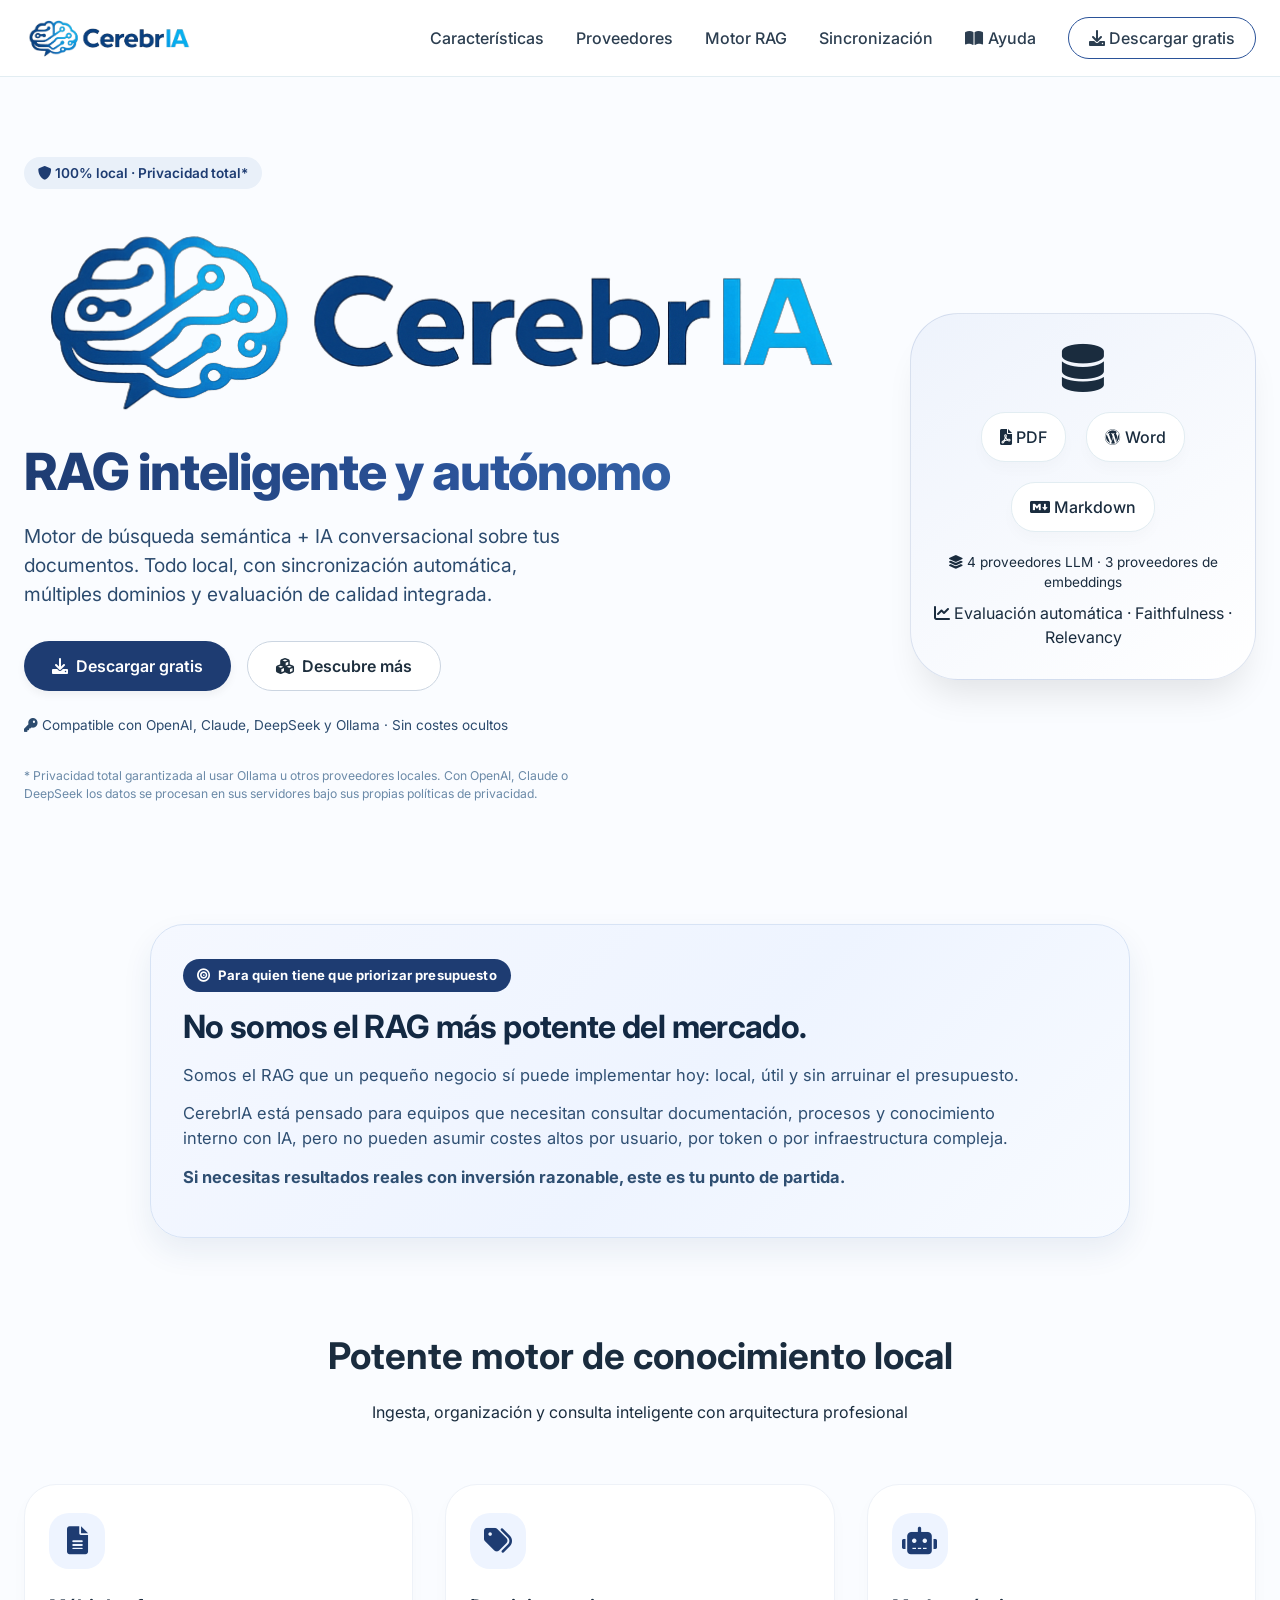
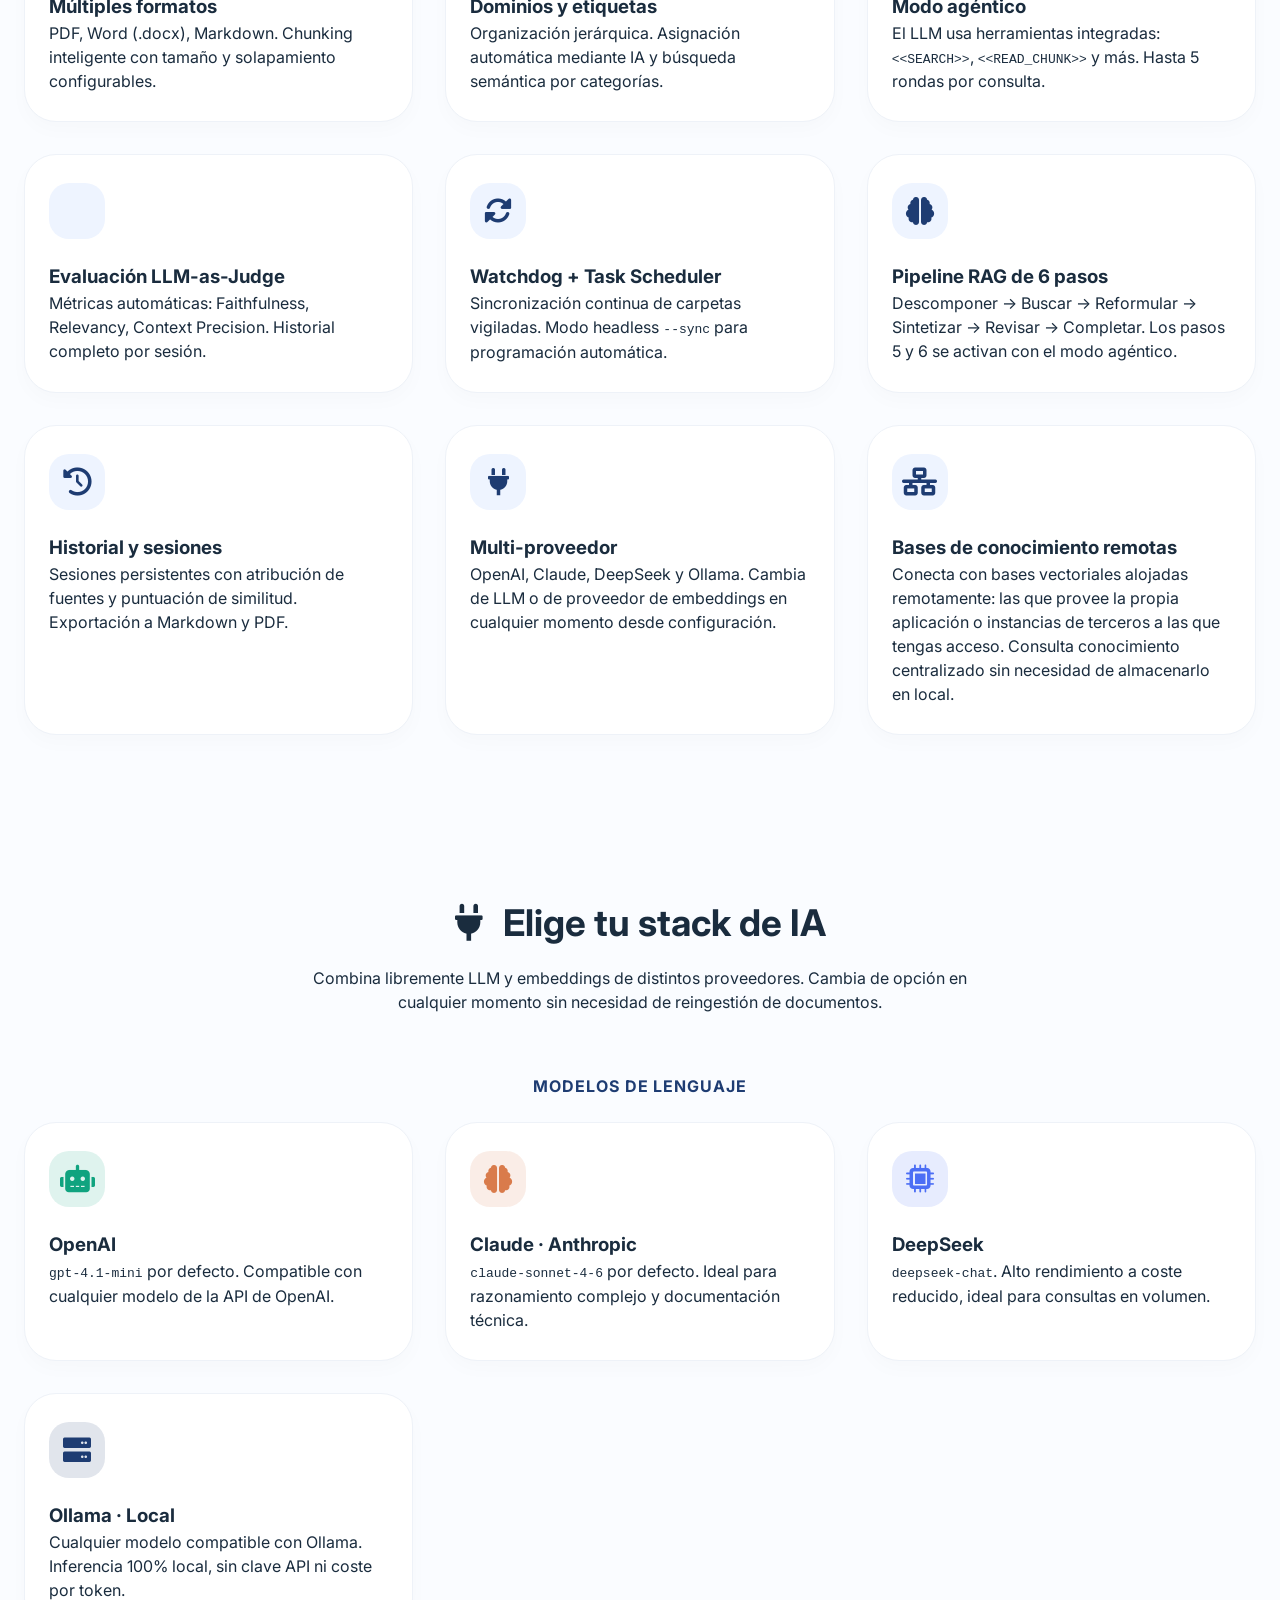
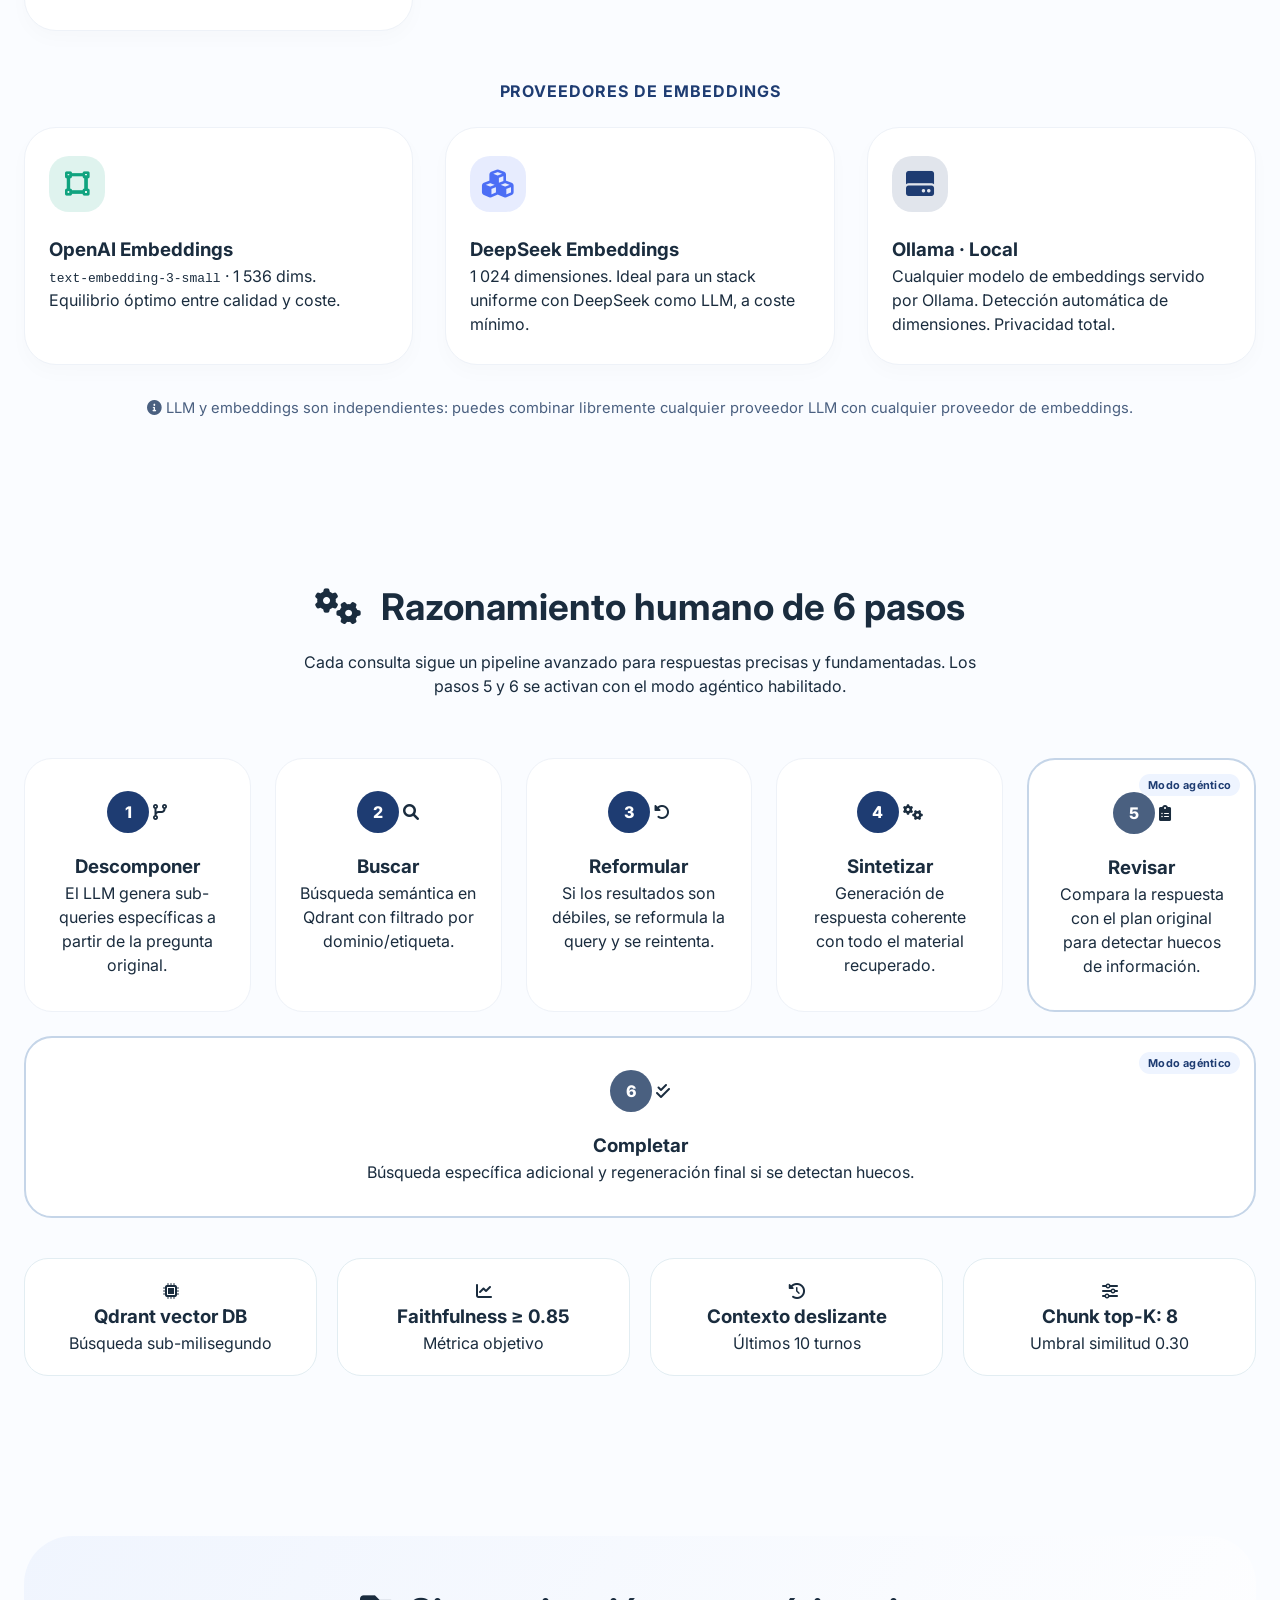
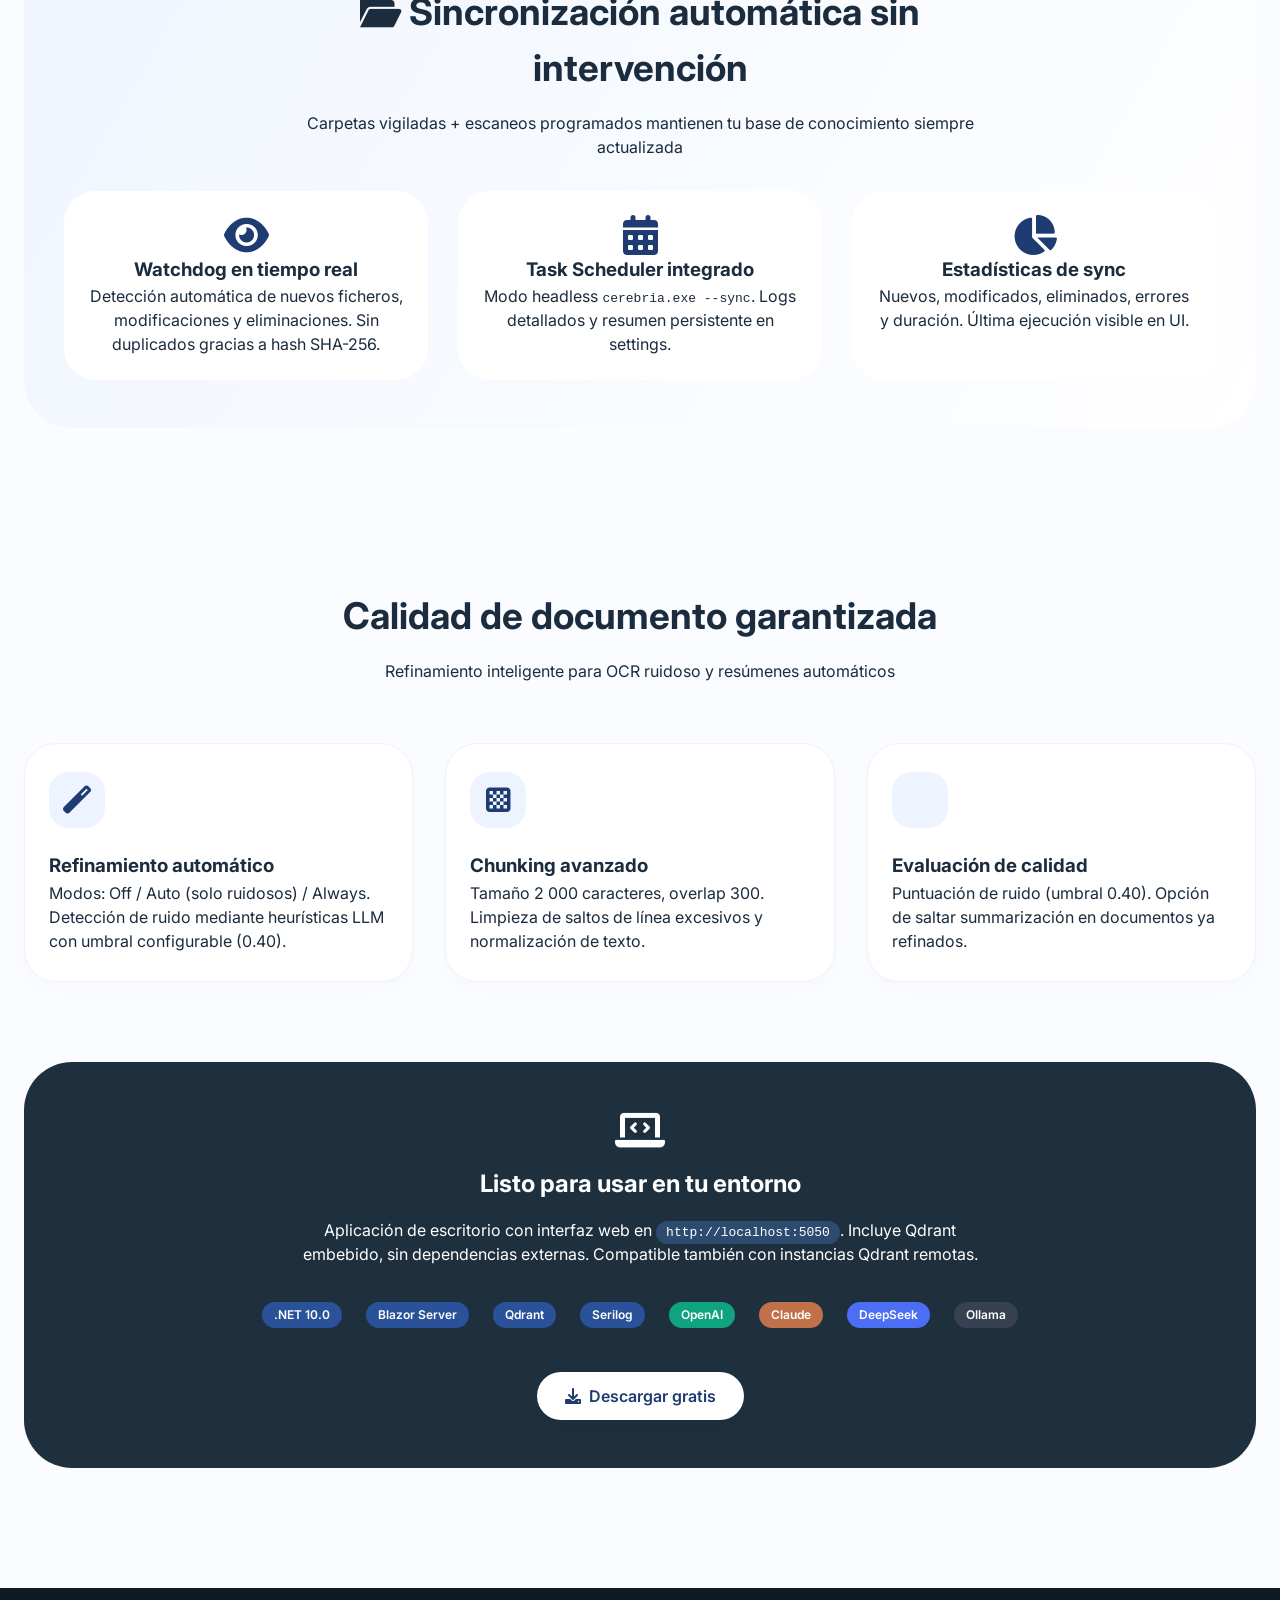
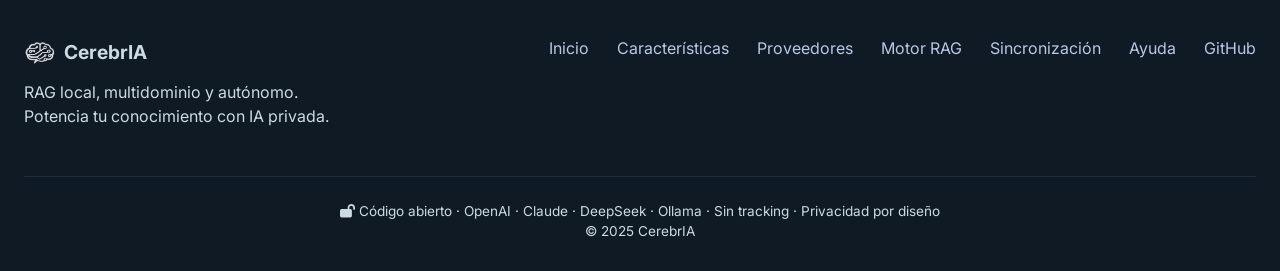
==== commit aeef37c3: "feat: update hardware recommendations and remove deprecated section" ====
--- a/index.html
+++ b/index.html
@@ -26,7 +26,6 @@
         <div class="nav-links">
             <a href="#features">Características</a>
             <a href="#providers">Proveedores</a>
-            <a href="#hardware">Hardware</a>
             <a href="#ragengine">Motor RAG</a>
             <a href="#syncwatch">Sincronización</a>
             <a href="ayuda.html"><i class="fas fa-book-open" style="margin-right:5px;"></i>Ayuda</a>
@@ -186,93 +185,6 @@
 
             <p style="text-align:center; margin-top:32px; color:#4a6080; font-size:0.92rem;">
                 <i class="fas fa-info-circle"></i> LLM y embeddings son independientes: puedes combinar libremente cualquier proveedor LLM con cualquier proveedor de embeddings.
-            </p>
-        </div>
-    </section>
-
-    <!-- Hardware sugerido -->
-    <section id="hardware" class="section hardware-section">
-        <div class="container">
-            <div class="section-header">
-                <h2><i class="fas fa-microchip" style="margin-right: 12px;"></i> Hardware sugerido</h2>
-                <p>Guia realista para ejecutar CerebrIA en local segun el tamano de modelo que quieras usar.</p>
-            </div>
-            <div class="features-grid hardware-grid">
-                <div class="feature-card hardware-card">
-                    <div class="feature-icon"><i class="fas fa-gauge-low"></i></div>
-                    <h3>Minimo funcional (7B)</h3>
-                    <p>Por debajo de 7B no lo recomendamos para uso real: la calidad cae demasiado en tareas RAG.</p>
-                    <ul class="hardware-list">
-                        <li>CPU: 8-12 nucleos modernos (o superior)</li>
-                        <li>RAM: 32 GB minimo</li>
-                        <li>GPU opcional: 8-12 GB VRAM mejora mucho la latencia</li>
-                    </ul>
-                </div>
-
-                <div class="feature-card hardware-card">
-                    <div class="feature-icon"><i class="fas fa-gauge"></i></div>
-                    <h3>Recomendado (20B-27B)</h3>
-                    <p>Para modelos tipo <code>gpt-oss:20b</code> o <code>Qwen3 27B</code> en cuantizacion, esta es la zona objetivo.</p>
-                    <ul class="hardware-list">
-                        <li>GPU: 16 GB VRAM minimo</li>
-                        <li>NVIDIA sugerida: RTX 5060 Ti 16 GB</li>
-                        <li>AMD valida: RX 9070 (y superiores)</li>
-                        <li>RAM del sistema: 32-64 GB recomendada</li>
-                    </ul>
-                </div>
-
-                <div class="feature-card hardware-card">
-                    <div class="feature-icon"><i class="fas fa-bolt"></i></div>
-                    <h3>Alto rendimiento (fuera del target)</h3>
-                    <p>Si buscas maxima fluidez y margen para contextos largos, el salto es claro pero ya se sale del publico objetivo de bajo presupuesto.</p>
-                    <ul class="hardware-list">
-                        <li>GPU: RTX 4090 o RX 7900 XTX</li>
-                        <li>RAM: 64 GB ideal</li>
-                        <li>Mejor experiencia para sesiones largas y concurrencia</li>
-                    </ul>
-                </div>
-            </div>
-            <div class="hardware-table-wrap">
-                <h3 class="hardware-table-title">Resumen rapido por perfil</h3>
-                <div class="hardware-table-scroll">
-                    <table class="hardware-table">
-                        <thead>
-                            <tr>
-                                <th>Perfil</th>
-                                <th>Modelo objetivo</th>
-                                <th>VRAM sugerida</th>
-                                <th>RAM sugerida</th>
-                                <th>Experiencia esperada</th>
-                            </tr>
-                        </thead>
-                        <tbody>
-                            <tr>
-                                <td>Minimo</td>
-                                <td>7B cuantizado</td>
-                                <td>8-12 GB (opcional)</td>
-                                <td>32 GB</td>
-                                <td>Funcional, con latencia variable</td>
-                            </tr>
-                            <tr>
-                                <td>Recomendado</td>
-                                <td><code>gpt-oss:20b</code> / Qwen3 27B (cuantizado)</td>
-                                <td>16 GB</td>
-                                <td>32-64 GB</td>
-                                <td>Buen equilibrio calidad/velocidad</td>
-                            </tr>
-                            <tr>
-                                <td>Alto rendimiento</td>
-                                <td>20B-27B holgado + contexto largo</td>
-                                <td>24 GB+</td>
-                                <td>64 GB</td>
-                                <td>Fluidez alta y mejor concurrencia</td>
-                            </tr>
-                        </tbody>
-                    </table>
-                </div>
-            </div>
-            <p class="hardware-disclaimer">
-                <i class="fas fa-circle-info"></i> Nota: el rendimiento real depende de cuantizacion, contexto, proveedor de inferencia y backend usado. En Windows, NVIDIA suele ofrecer la ruta mas estable; AMD funciona bien, pero conviene validar el stack exacto antes de compra.
             </p>
         </div>
     </section>
@@ -428,7 +340,6 @@
                 <a href="#">Inicio</a>
                 <a href="#features">Características</a>
                 <a href="#providers">Proveedores</a>
-                <a href="#hardware">Hardware</a>
                 <a href="#ragengine">Motor RAG</a>
                 <a href="#syncwatch">Sincronización</a>
                 <a href="ayuda.html">Ayuda</a>
--- a/style.css
+++ b/style.css
@@ -237,86 +237,6 @@
 .target-note-strong {
     font-weight: 700;
     color: #153356;
-}
-
-.hardware-section {
-    padding-top: 46px;
-}
-
-.hardware-grid {
-    align-items: stretch;
-}
-
-.hardware-card {
-    display: flex;
-    flex-direction: column;
-}
-
-.hardware-list {
-    margin-top: 14px;
-    padding-left: 20px;
-    color: #2f4f72;
-}
-
-.hardware-list li {
-    margin-bottom: 8px;
-    line-height: 1.5;
-}
-
-.hardware-disclaimer {
-    margin-top: 22px;
-    text-align: center;
-    color: #4a6080;
-    font-size: 0.92rem;
-    max-width: 980px;
-    margin-left: auto;
-    margin-right: auto;
-}
-
-.hardware-table-wrap {
-    margin-top: 26px;
-}
-
-.hardware-table-title {
-    text-align: center;
-    color: #1E3C72;
-    font-size: 1.1rem;
-    margin-bottom: 12px;
-}
-
-.hardware-table-scroll {
-    overflow-x: auto;
-}
-
-.hardware-table {
-    width: 100%;
-    min-width: 760px;
-    border-collapse: collapse;
-    background: white;
-    border: 1px solid #e2edf2;
-    border-radius: 20px;
-    overflow: hidden;
-    box-shadow: 0 8px 20px rgba(0,0,0,0.03);
-}
-
-.hardware-table th,
-.hardware-table td {
-    padding: 14px 16px;
-    border-bottom: 1px solid #eef2f8;
-    text-align: left;
-    vertical-align: top;
-    color: #1f3854;
-    font-size: 0.92rem;
-}
-
-.hardware-table th {
-    background: #f5f8ff;
-    color: #153356;
-    font-weight: 700;
-}
-
-.hardware-table tbody tr:last-child td {
-    border-bottom: none;
 }
 
 .section-header {
@@ -631,8 +551,6 @@
     .target-note-card { padding: 24px 20px; border-radius: 24px; }
     .target-note-card h2 { font-size: 1.5rem; }
     .target-note-card p { font-size: 0.98rem; }
-    .hardware-section { padding-top: 28px; }
-    .hardware-table-title { text-align: left; }
     .footer-flex { flex-direction: column; align-items: center; text-align: center; }
     .footer-links a { margin: 0 12px; }
     .modal-content { padding: 40px 24px; }
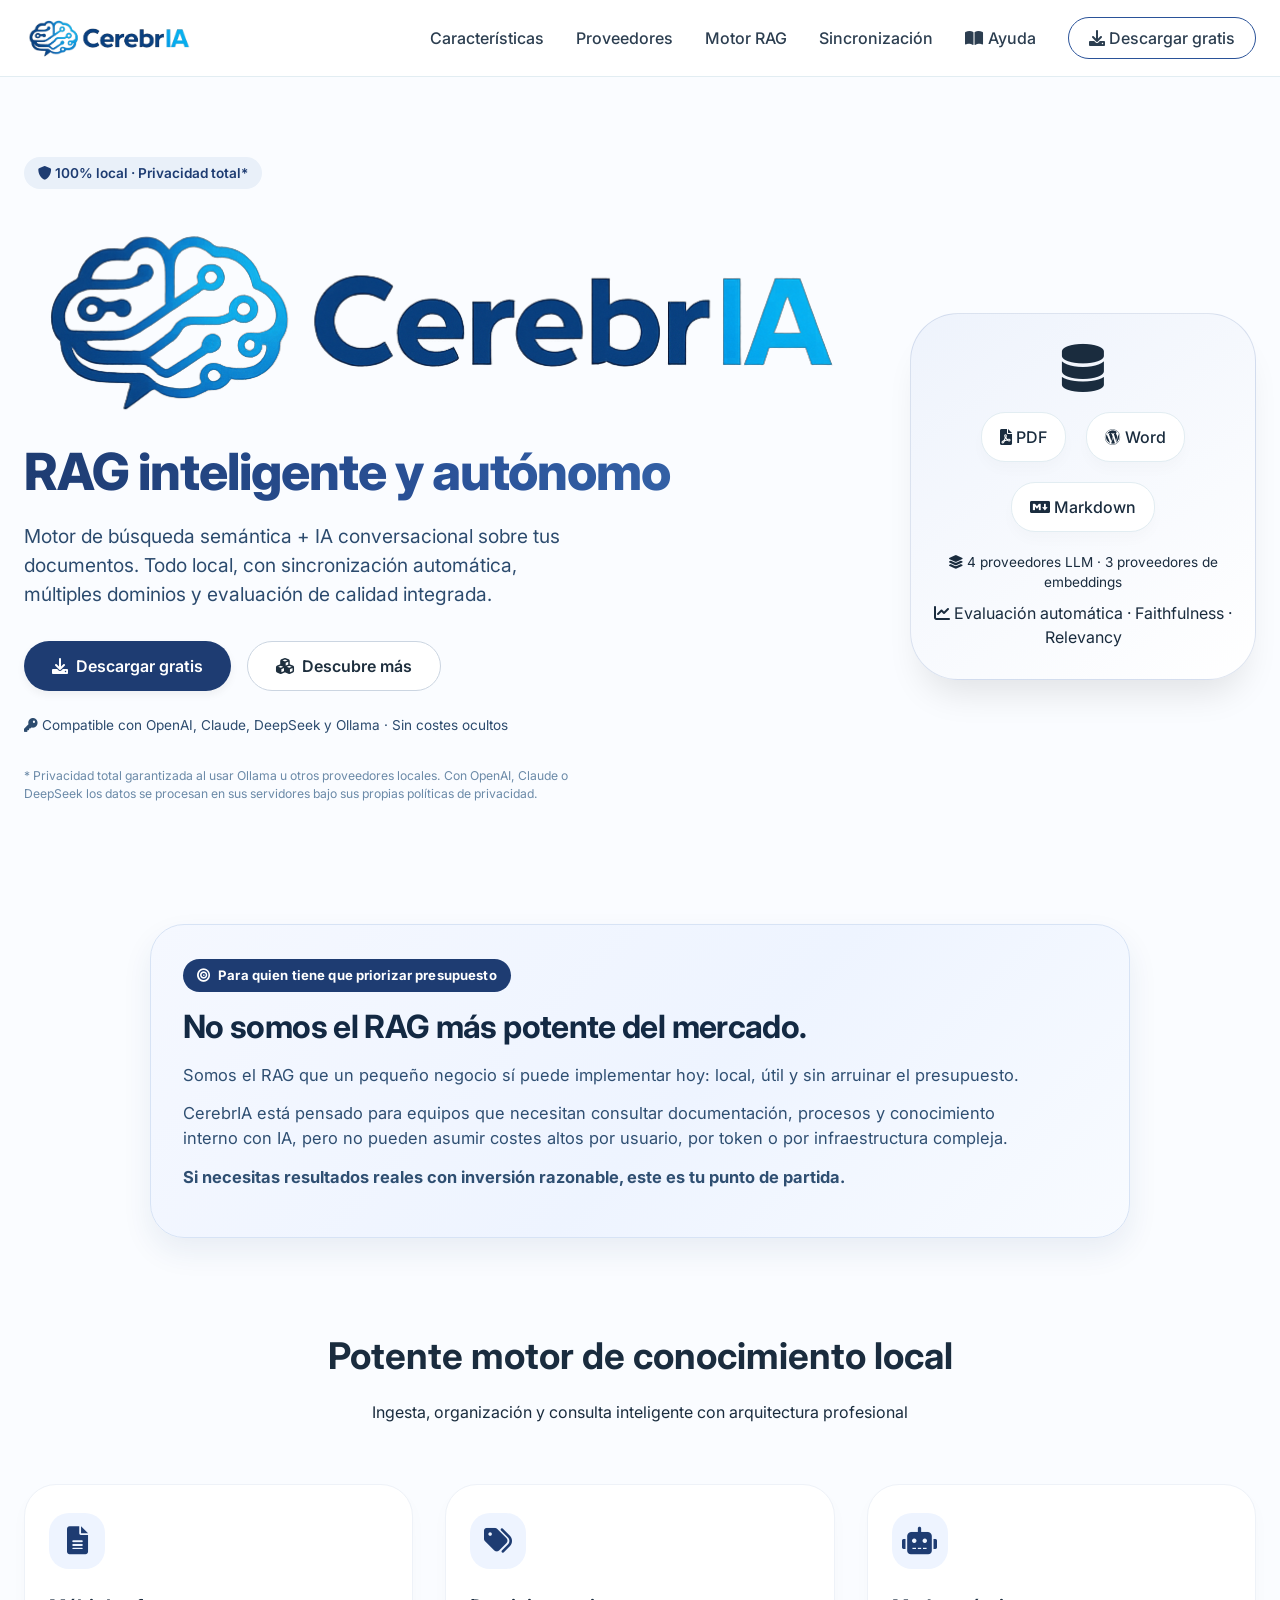
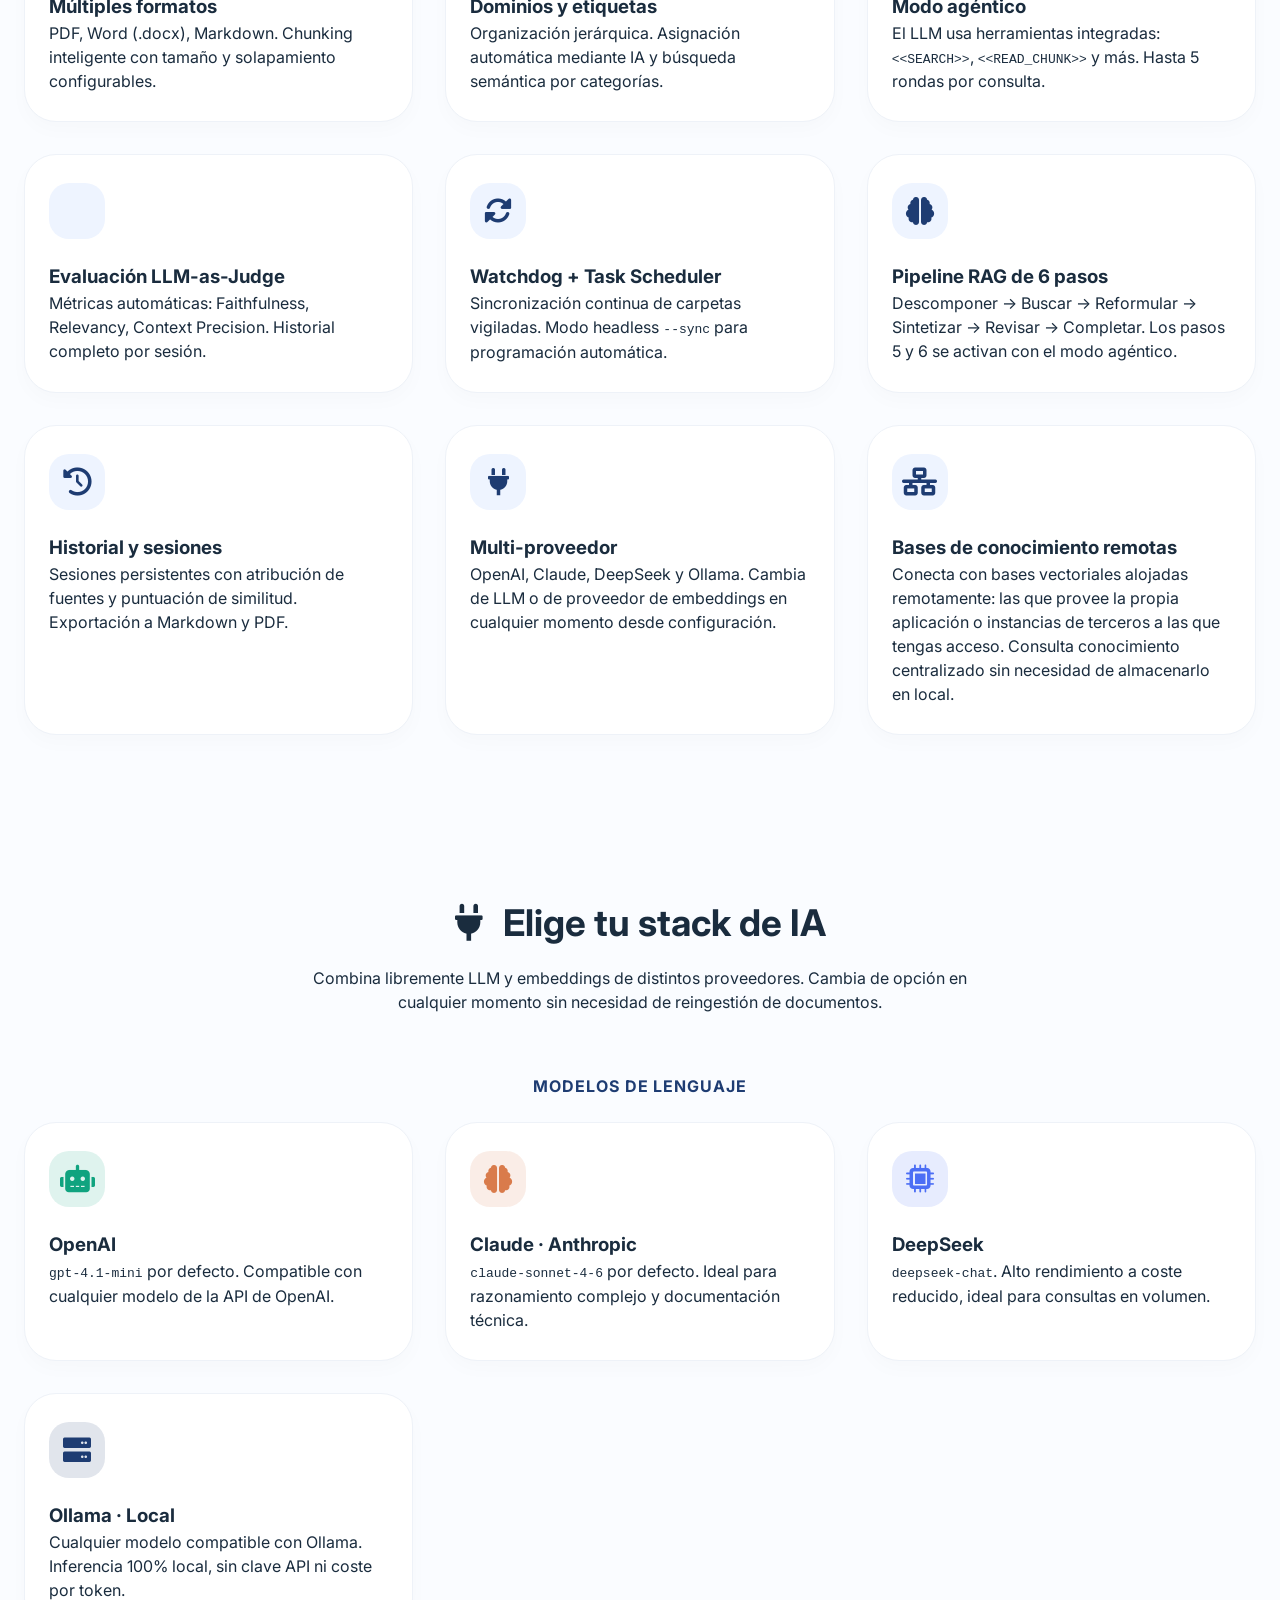
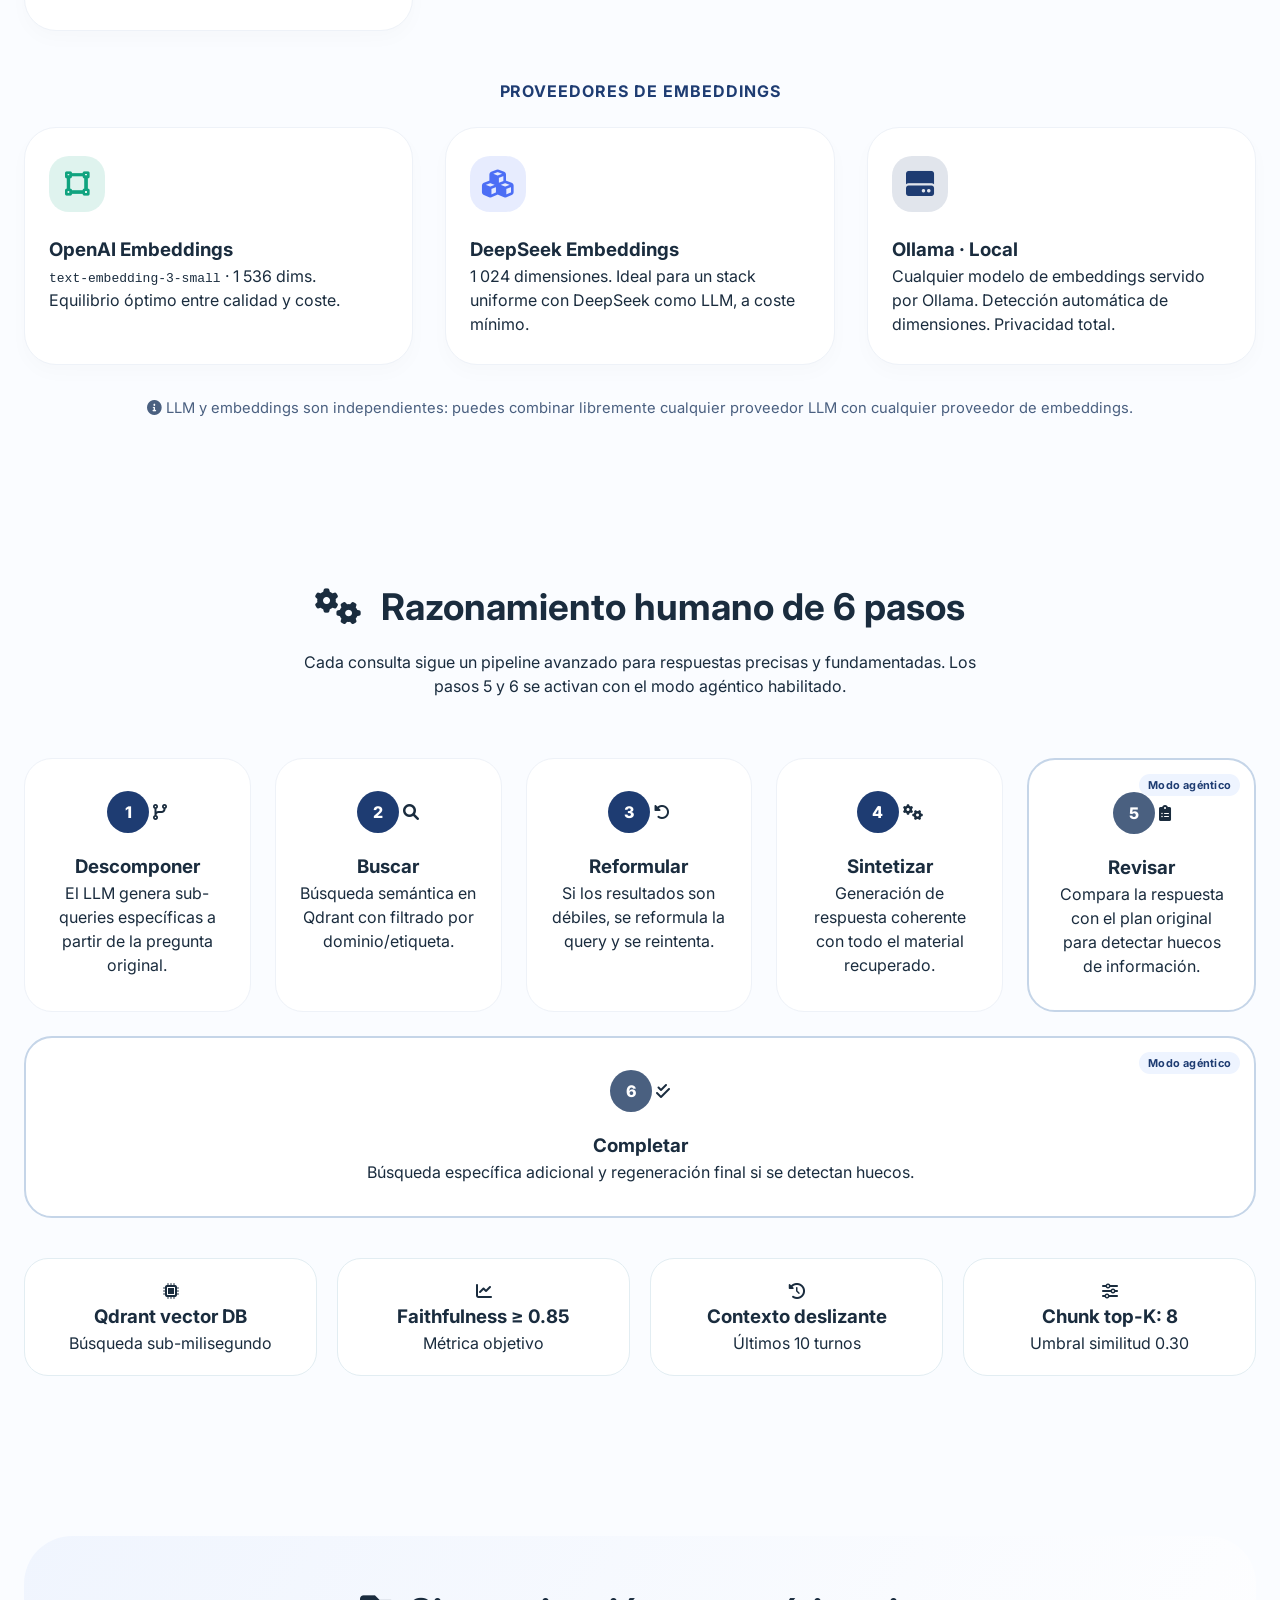
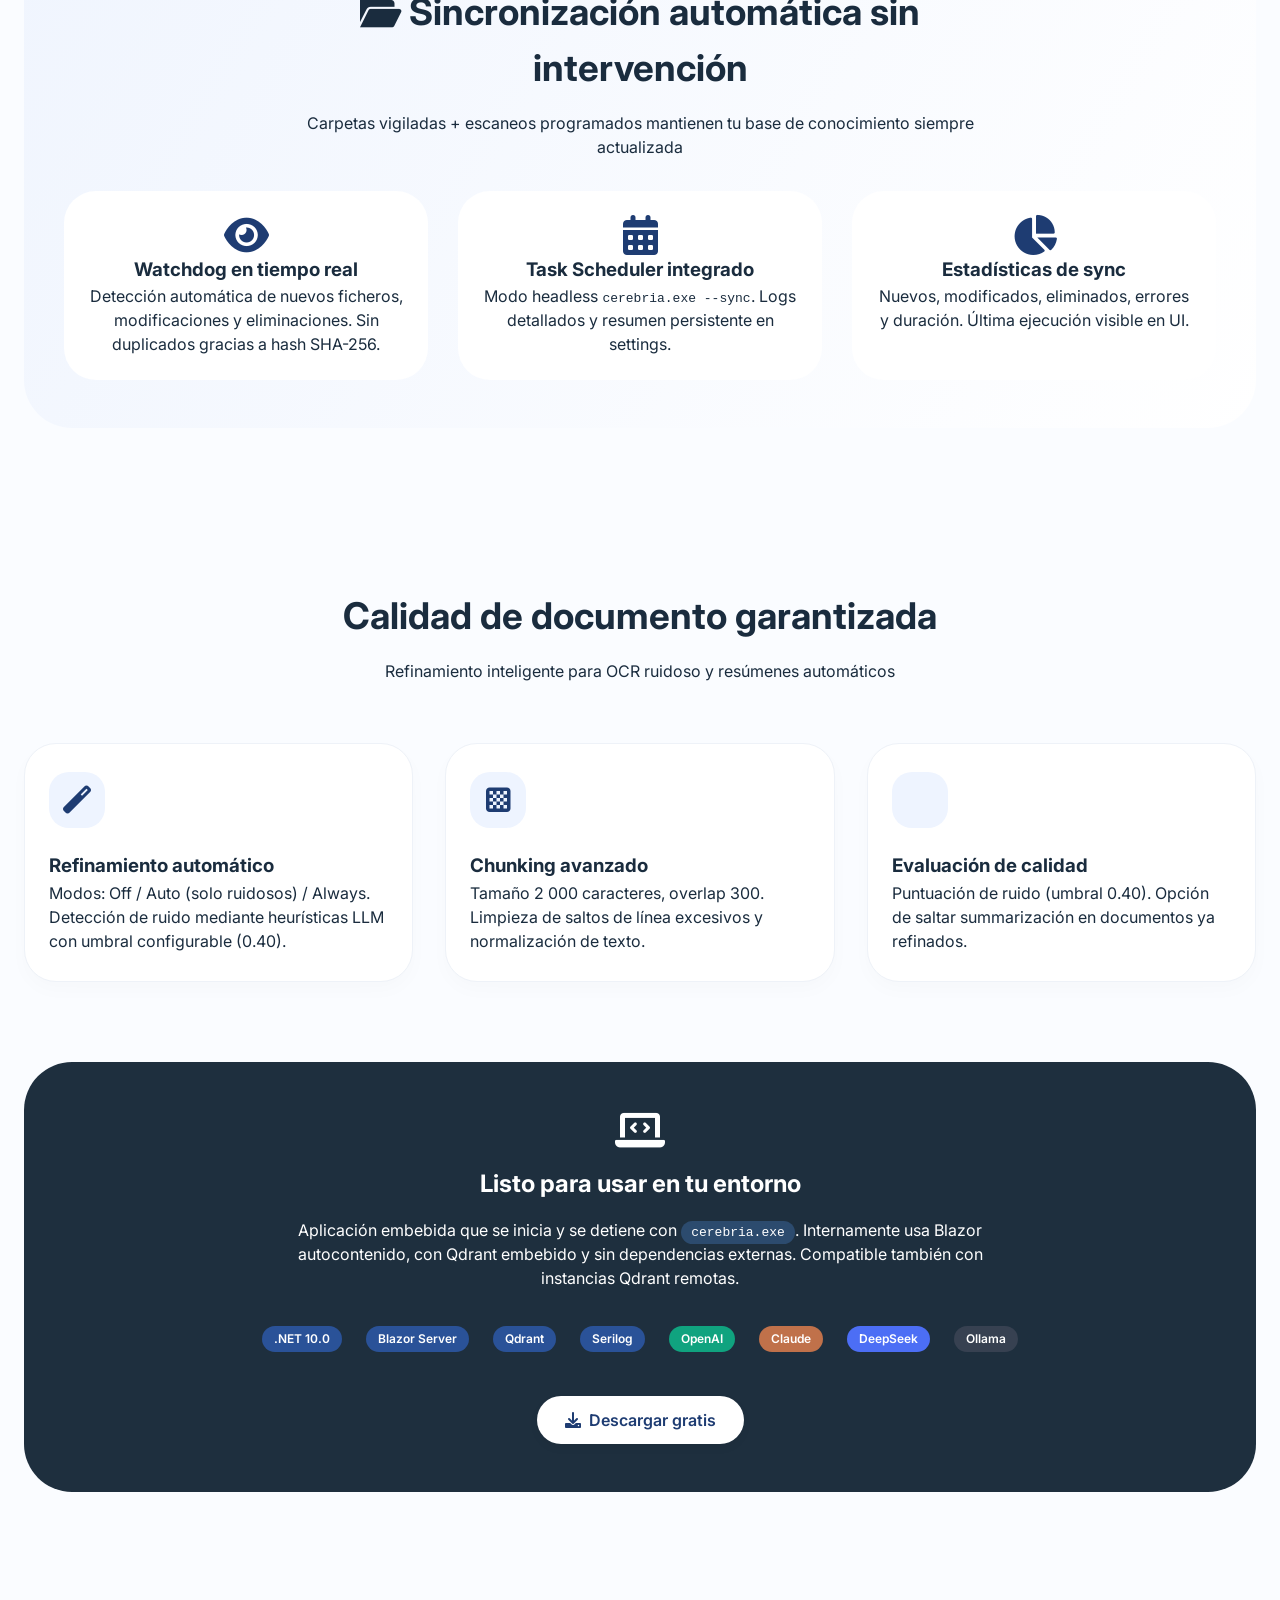
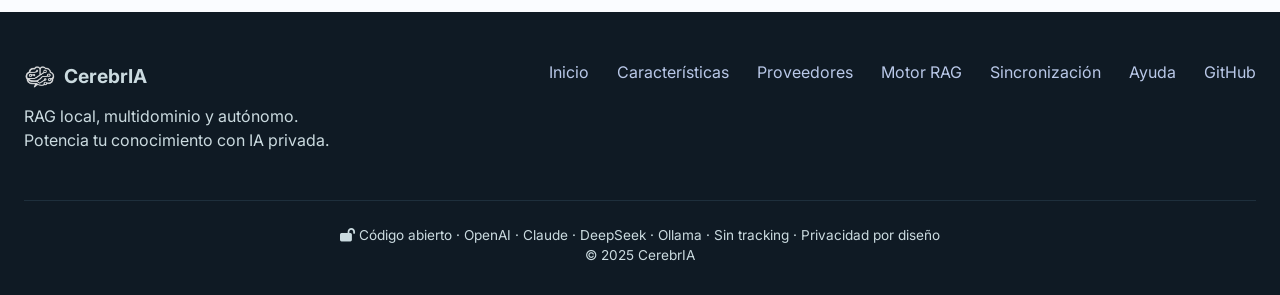
==== commit 14d2b1b9: "feat: update embedding model references and clarify usage instructions" ====
--- a/index.html
+++ b/index.html
@@ -307,7 +307,7 @@
             <div style="background: #1E2F3E; border-radius: 48px; padding: 48px 32px; text-align: center; color: white;">
                 <i class="fas fa-laptop-code" style="font-size: 2.5rem; margin-bottom: 16px;"></i>
                 <h2 style="color: white; margin-bottom: 16px;">Listo para usar en tu entorno</h2>
-                <p style="max-width: 700px; margin: 0 auto 32px auto;">Aplicación de escritorio con interfaz web en <code style="background: #2c4b6e; padding: 4px 10px; border-radius: 20px;">http://localhost:5050</code>. Incluye Qdrant embebido, sin dependencias externas. Compatible también con instancias Qdrant remotas.</p>
+                <p style="max-width: 700px; margin: 0 auto 32px auto;">Aplicación embebida que se inicia y se detiene con <code style="background: #2c4b6e; padding: 4px 10px; border-radius: 20px;">cerebria.exe</code>. Internamente usa Blazor autocontenido, con Qdrant embebido y sin dependencias externas. Compatible también con instancias Qdrant remotas.</p>
                 <div style="display: flex; flex-wrap: wrap; gap: 16px; justify-content: center;">
                     <span class="tech-badge" style="background: #2A5298; color:white;">.NET 10.0</span>
                     <span class="tech-badge" style="background: #2A5298; color:white;">Blazor Server</span>
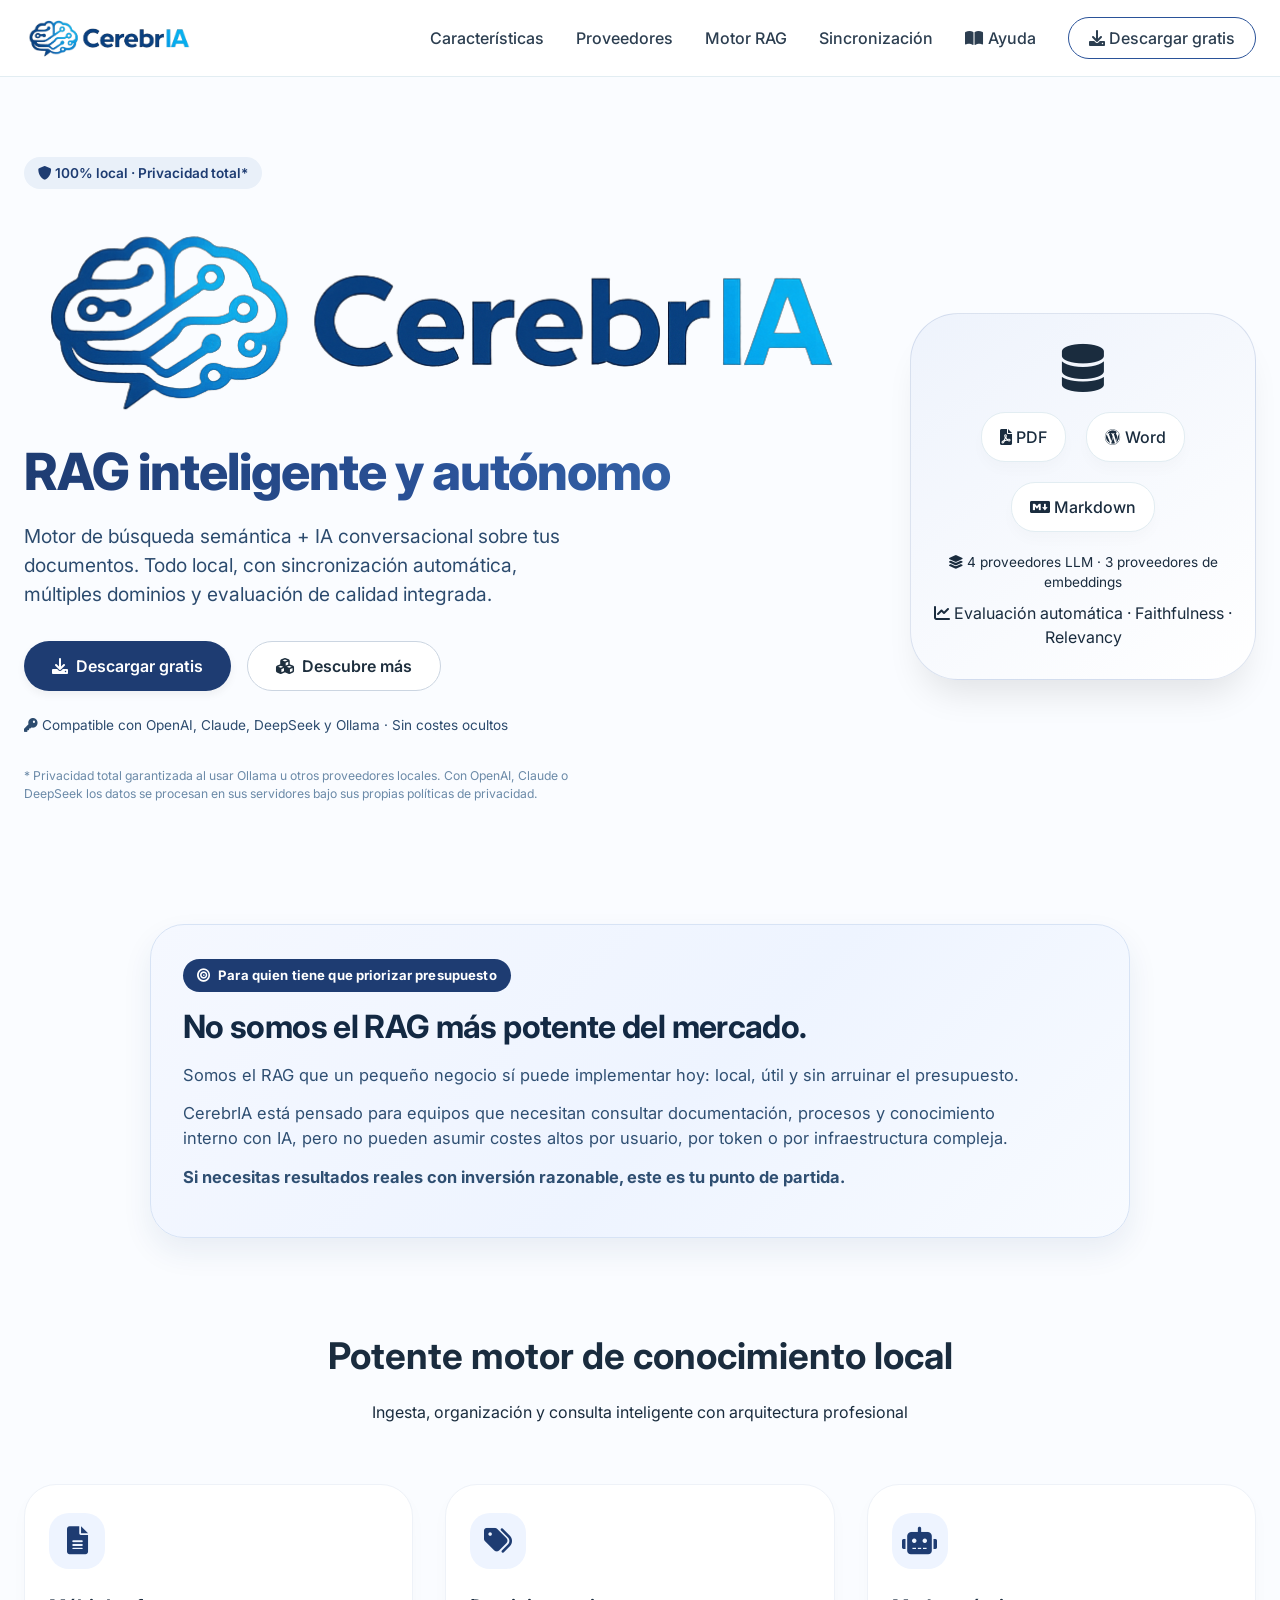
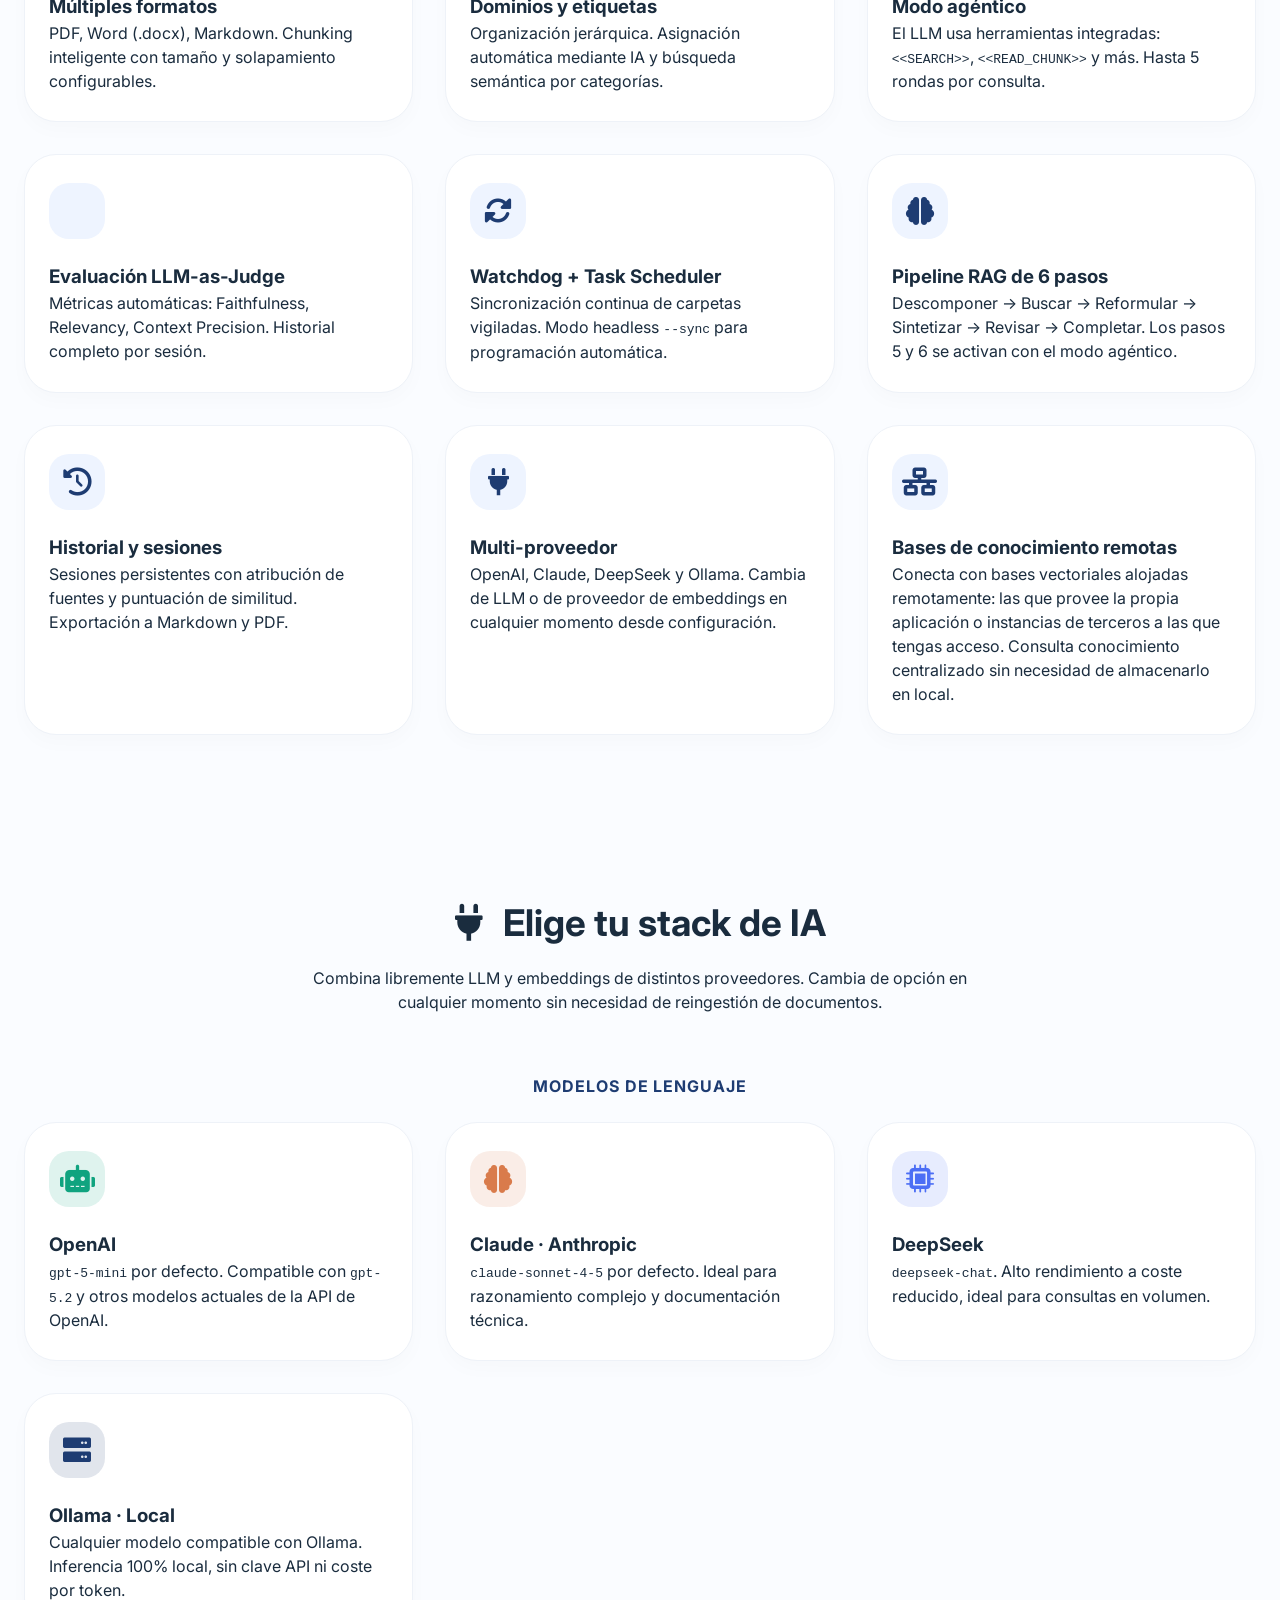
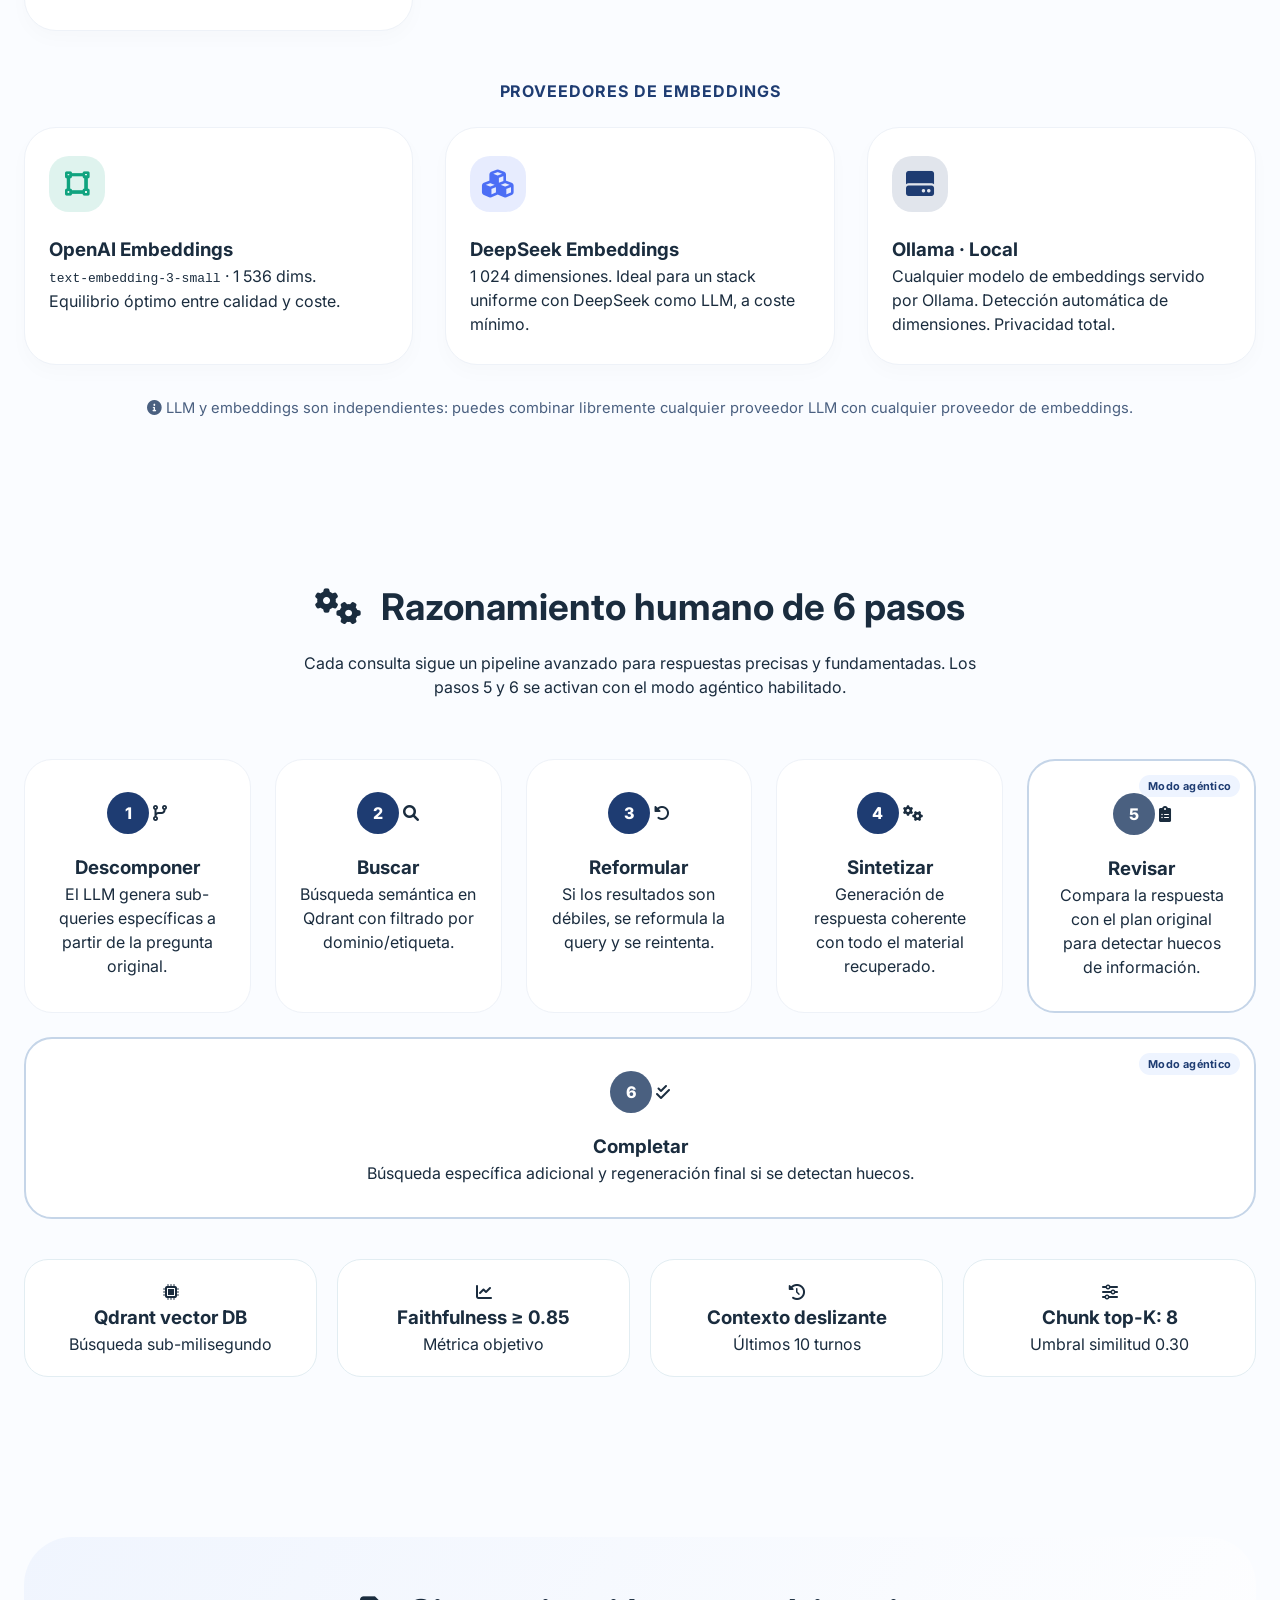
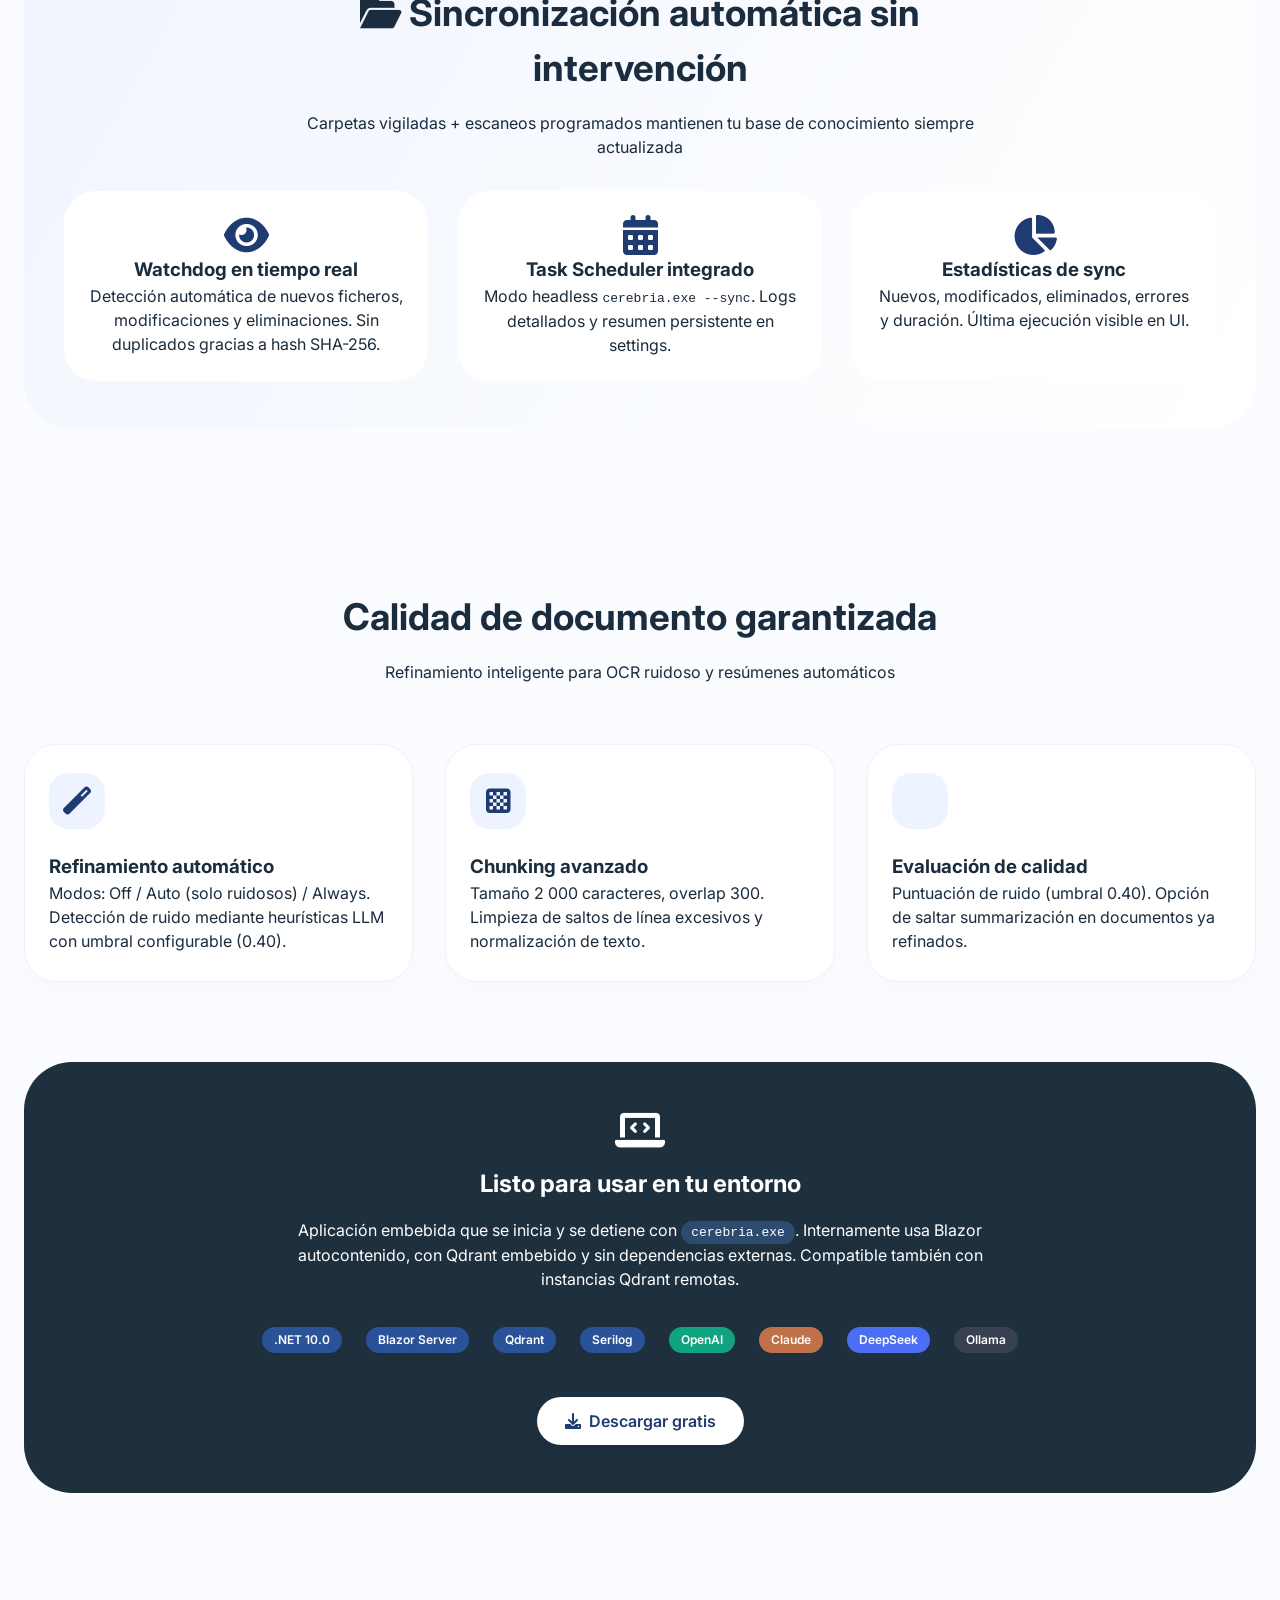
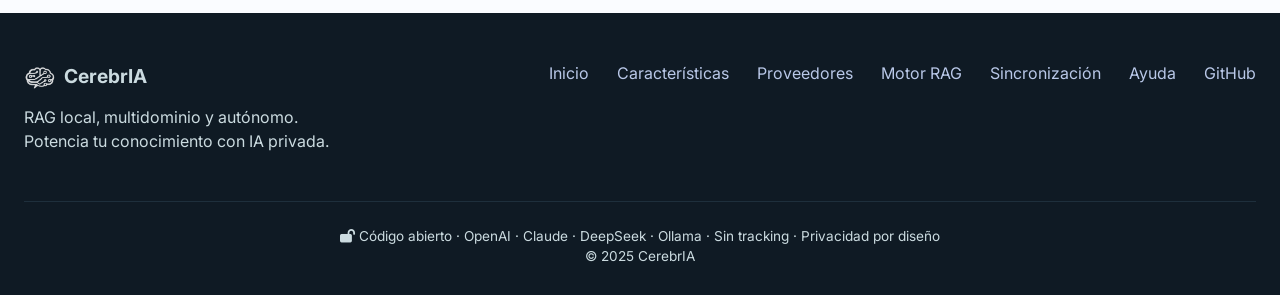
==== commit 66c7aae7: "feat: update default model references for OpenAI and Claude in documentation" ====
--- a/index.html
+++ b/index.html
@@ -145,12 +145,12 @@
                 <div class="feature-card">
                     <div class="feature-icon" style="background:#10a37f22; color:#10a37f;"><i class="fas fa-robot"></i></div>
                     <h3>OpenAI</h3>
-                    <p><code>gpt-4.1-mini</code> por defecto. Compatible con cualquier modelo de la API de OpenAI.</p>
+                    <p><code>gpt-5-mini</code> por defecto. Compatible con <code>gpt-5.2</code> y otros modelos actuales de la API de OpenAI.</p>
                 </div>
                 <div class="feature-card">
                     <div class="feature-icon" style="background:#d97b4b22; color:#d97b4b;"><i class="fas fa-brain"></i></div>
                     <h3>Claude · Anthropic</h3>
-                    <p><code>claude-sonnet-4-6</code> por defecto. Ideal para razonamiento complejo y documentación técnica.</p>
+                    <p><code>claude-sonnet-4-5</code> por defecto. Ideal para razonamiento complejo y documentación técnica.</p>
                 </div>
                 <div class="feature-card">
                     <div class="feature-icon" style="background:#4c6ef522; color:#4c6ef5;"><i class="fas fa-microchip"></i></div>
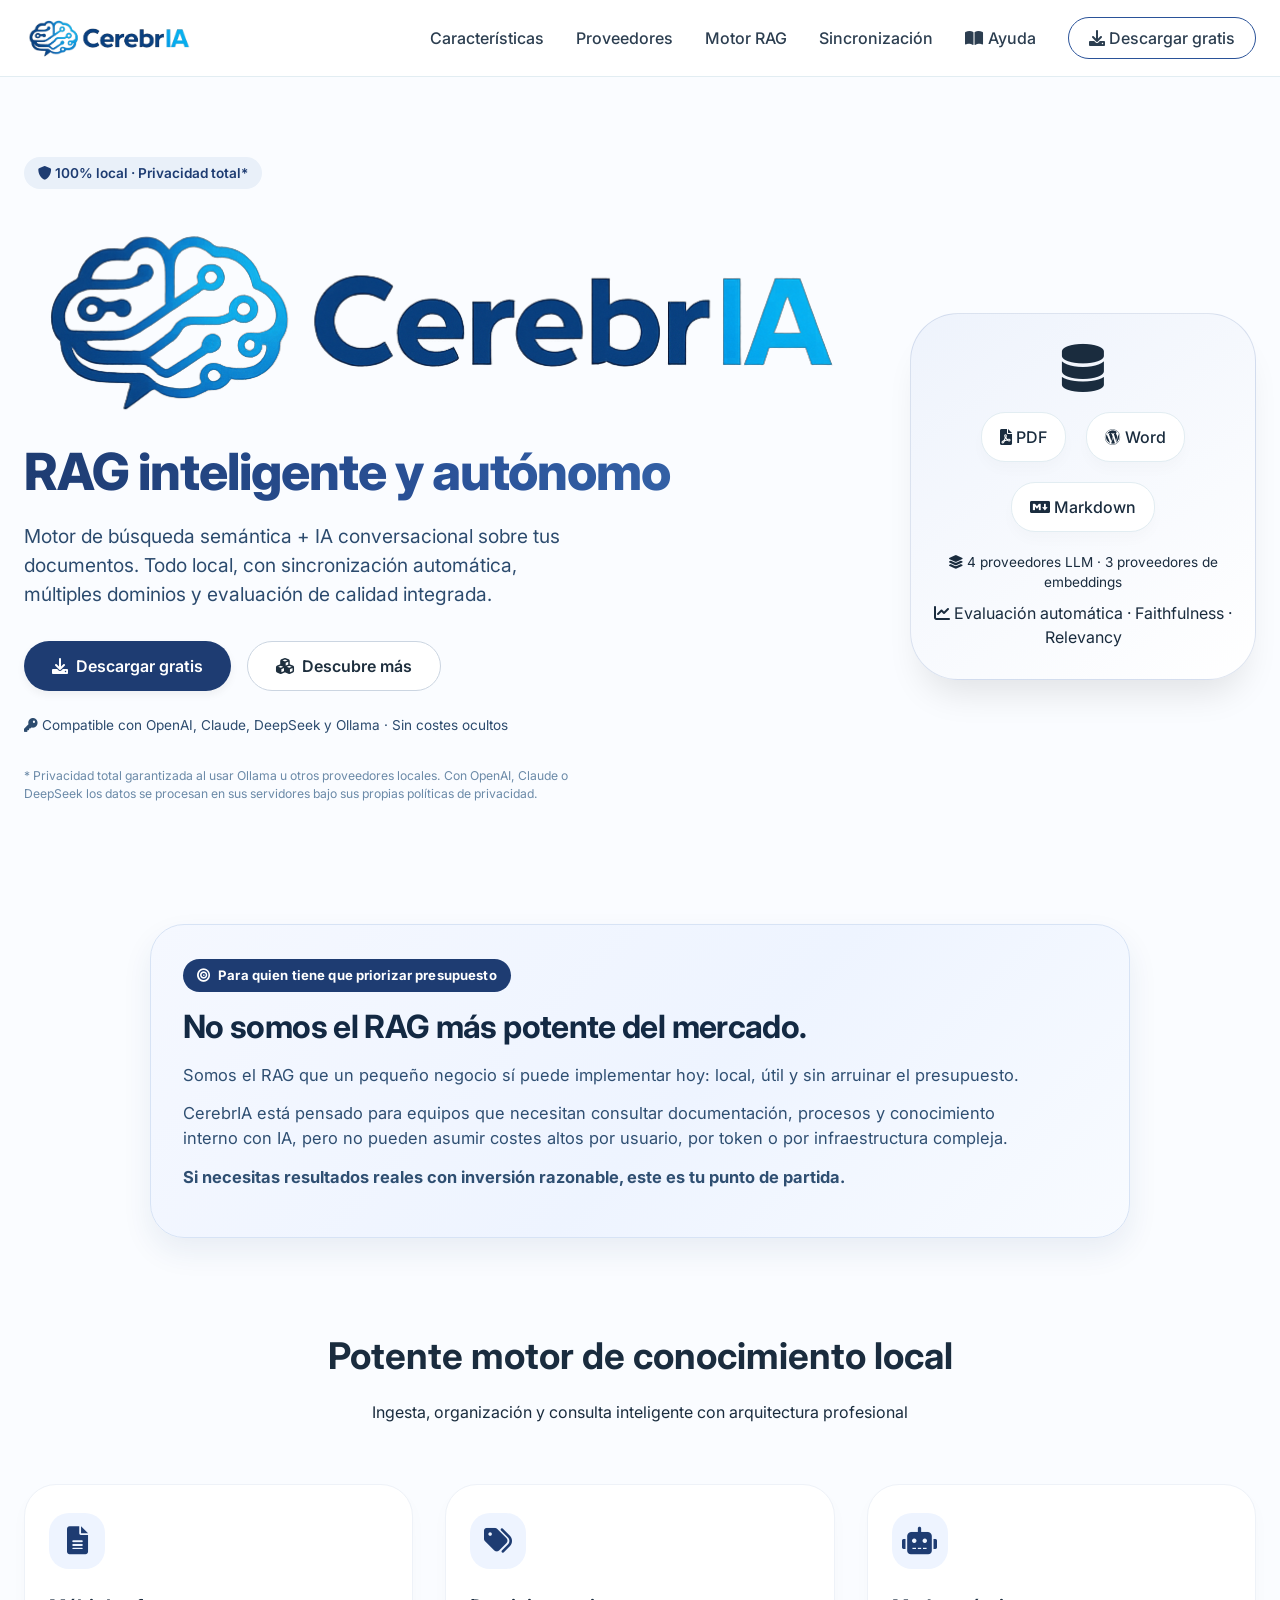
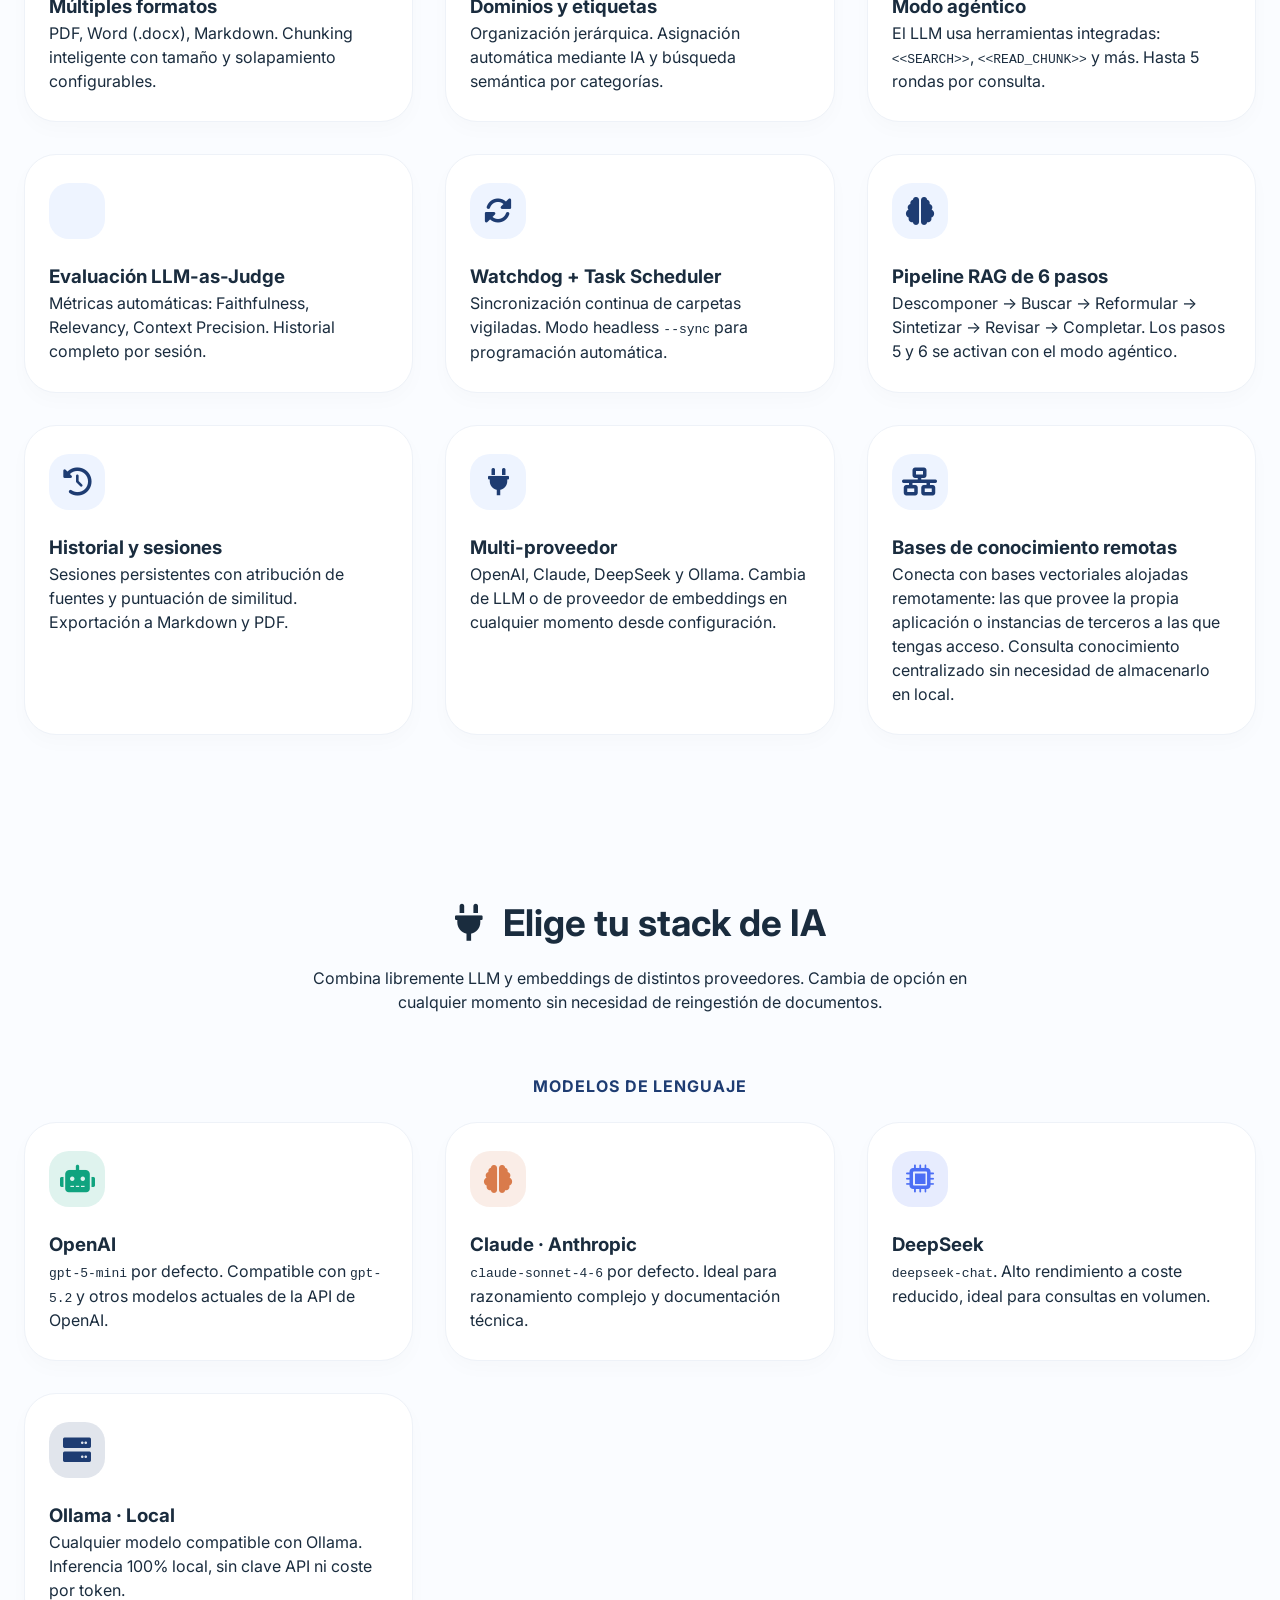
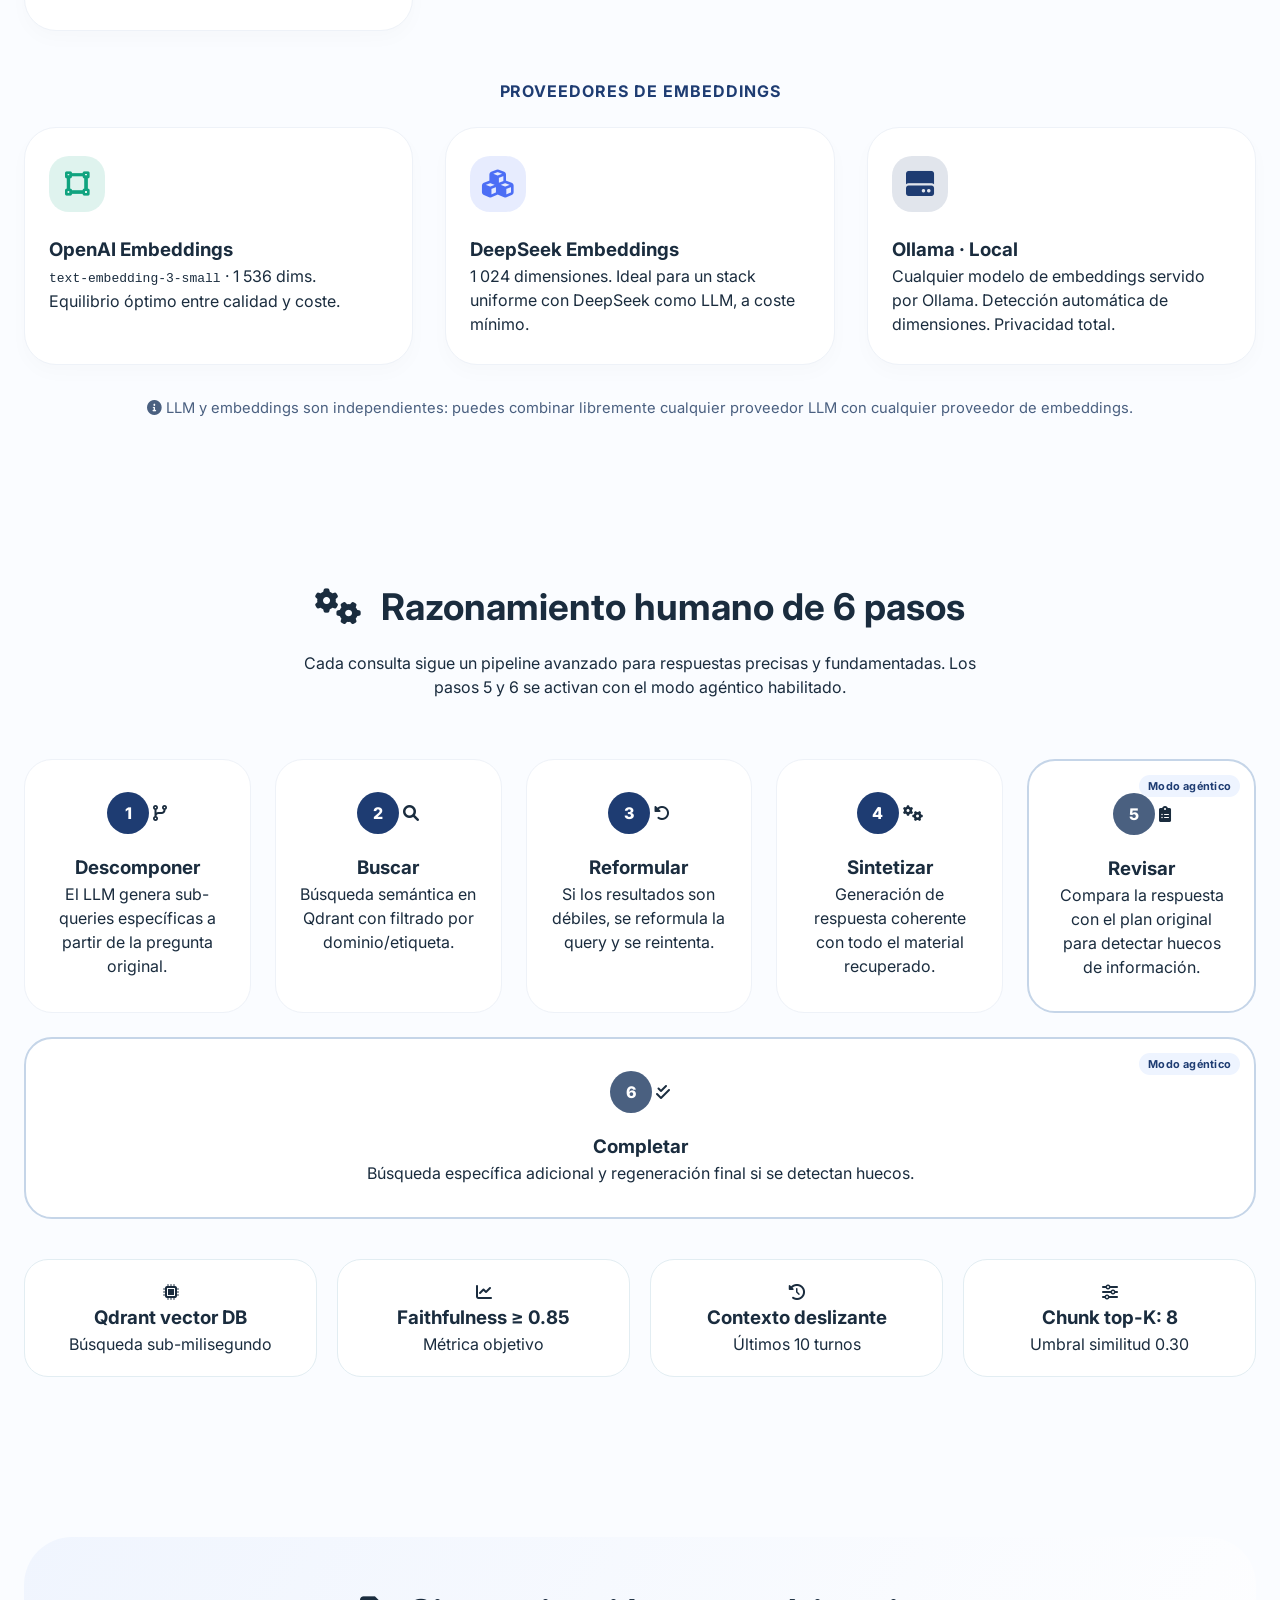
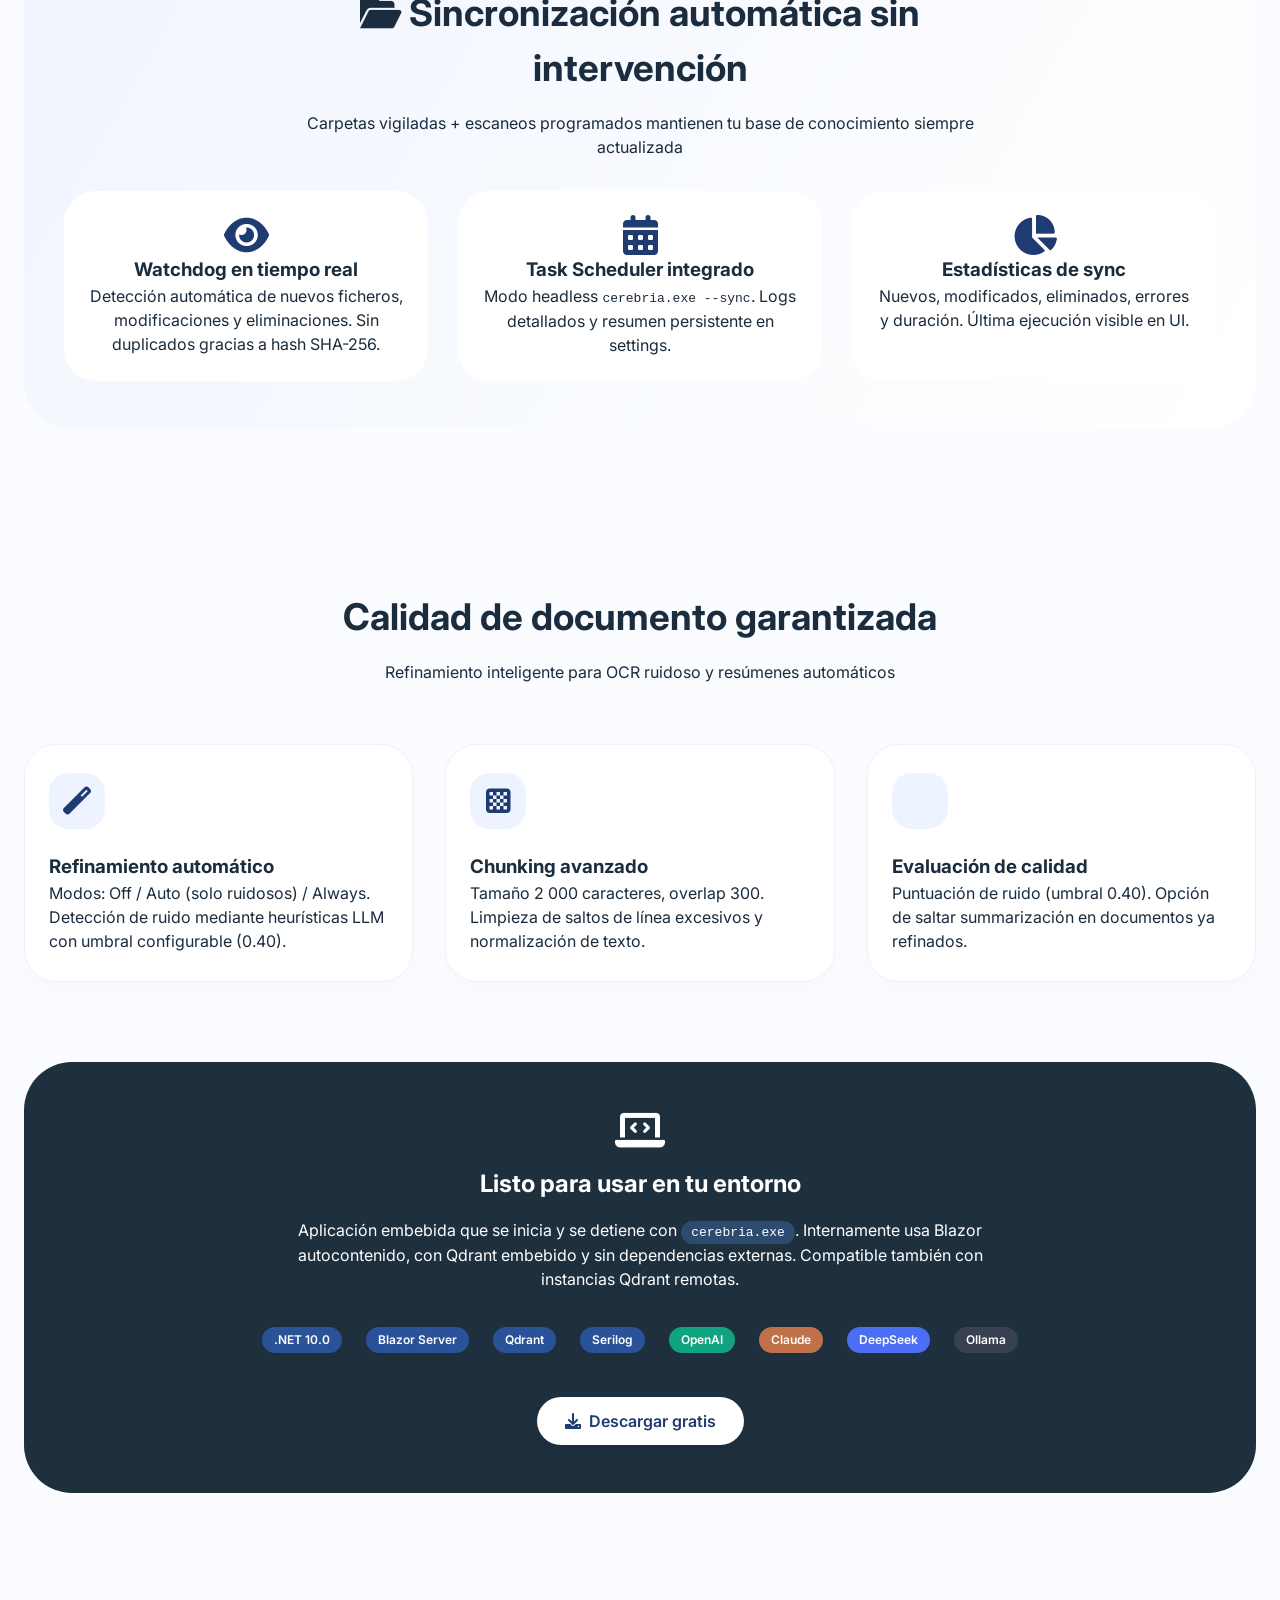
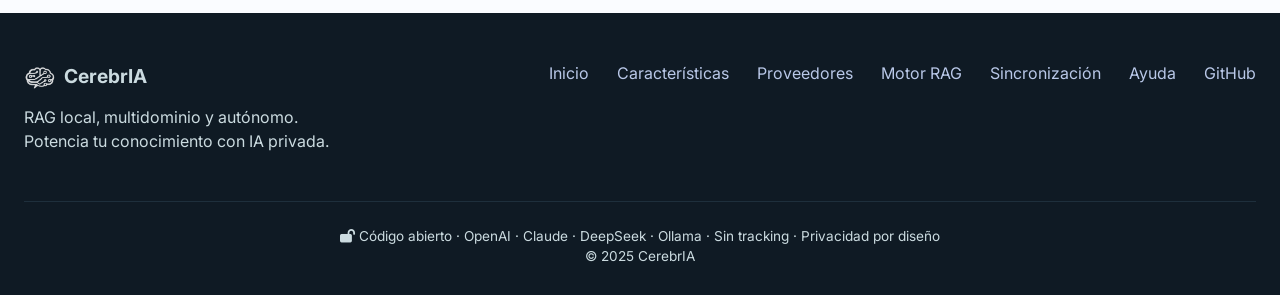
==== commit cb4a95e0: "feat: update default model references for Claude in ayuda and index documentation" ====
--- a/index.html
+++ b/index.html
@@ -150,7 +150,7 @@
                 <div class="feature-card">
                     <div class="feature-icon" style="background:#d97b4b22; color:#d97b4b;"><i class="fas fa-brain"></i></div>
                     <h3>Claude · Anthropic</h3>
-                    <p><code>claude-sonnet-4-5</code> por defecto. Ideal para razonamiento complejo y documentación técnica.</p>
+                    <p><code>claude-sonnet-4-6</code> por defecto. Ideal para razonamiento complejo y documentación técnica.</p>
                 </div>
                 <div class="feature-card">
                     <div class="feature-icon" style="background:#4c6ef522; color:#4c6ef5;"><i class="fas fa-microchip"></i></div>
